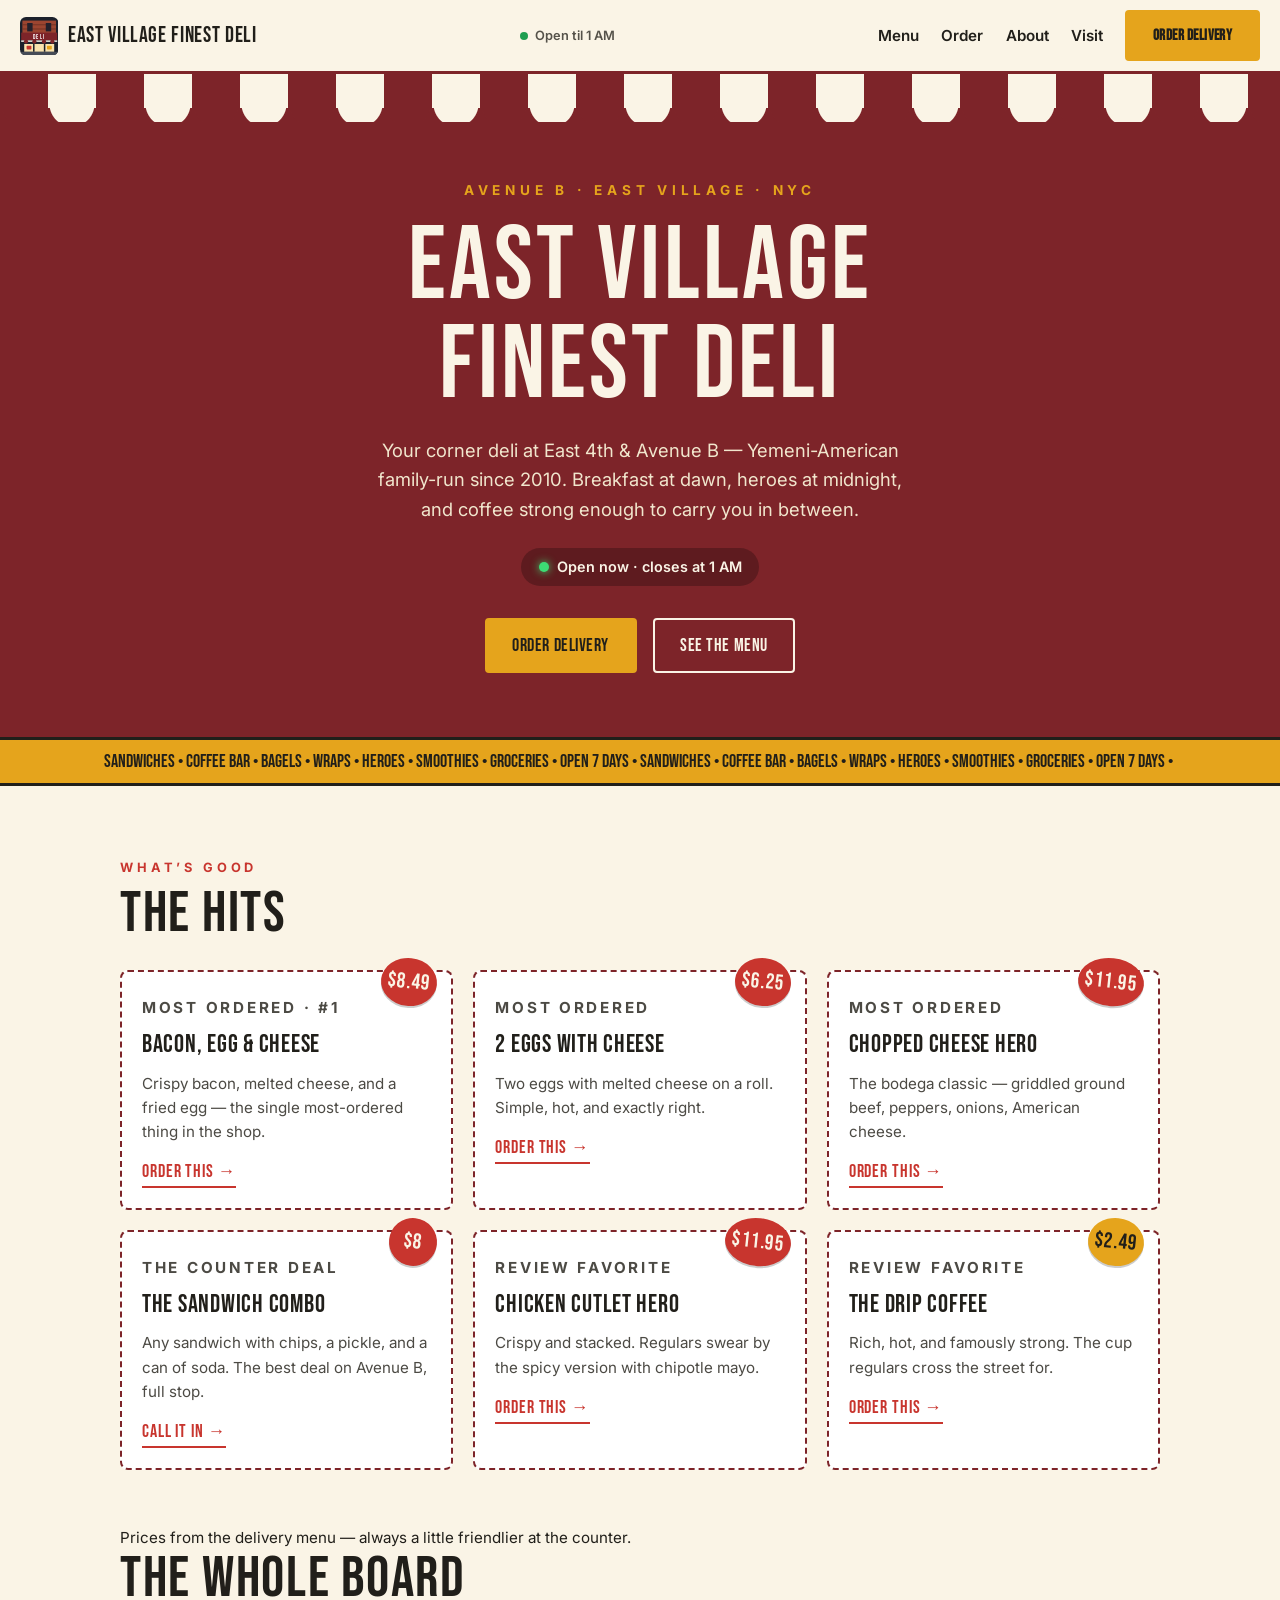
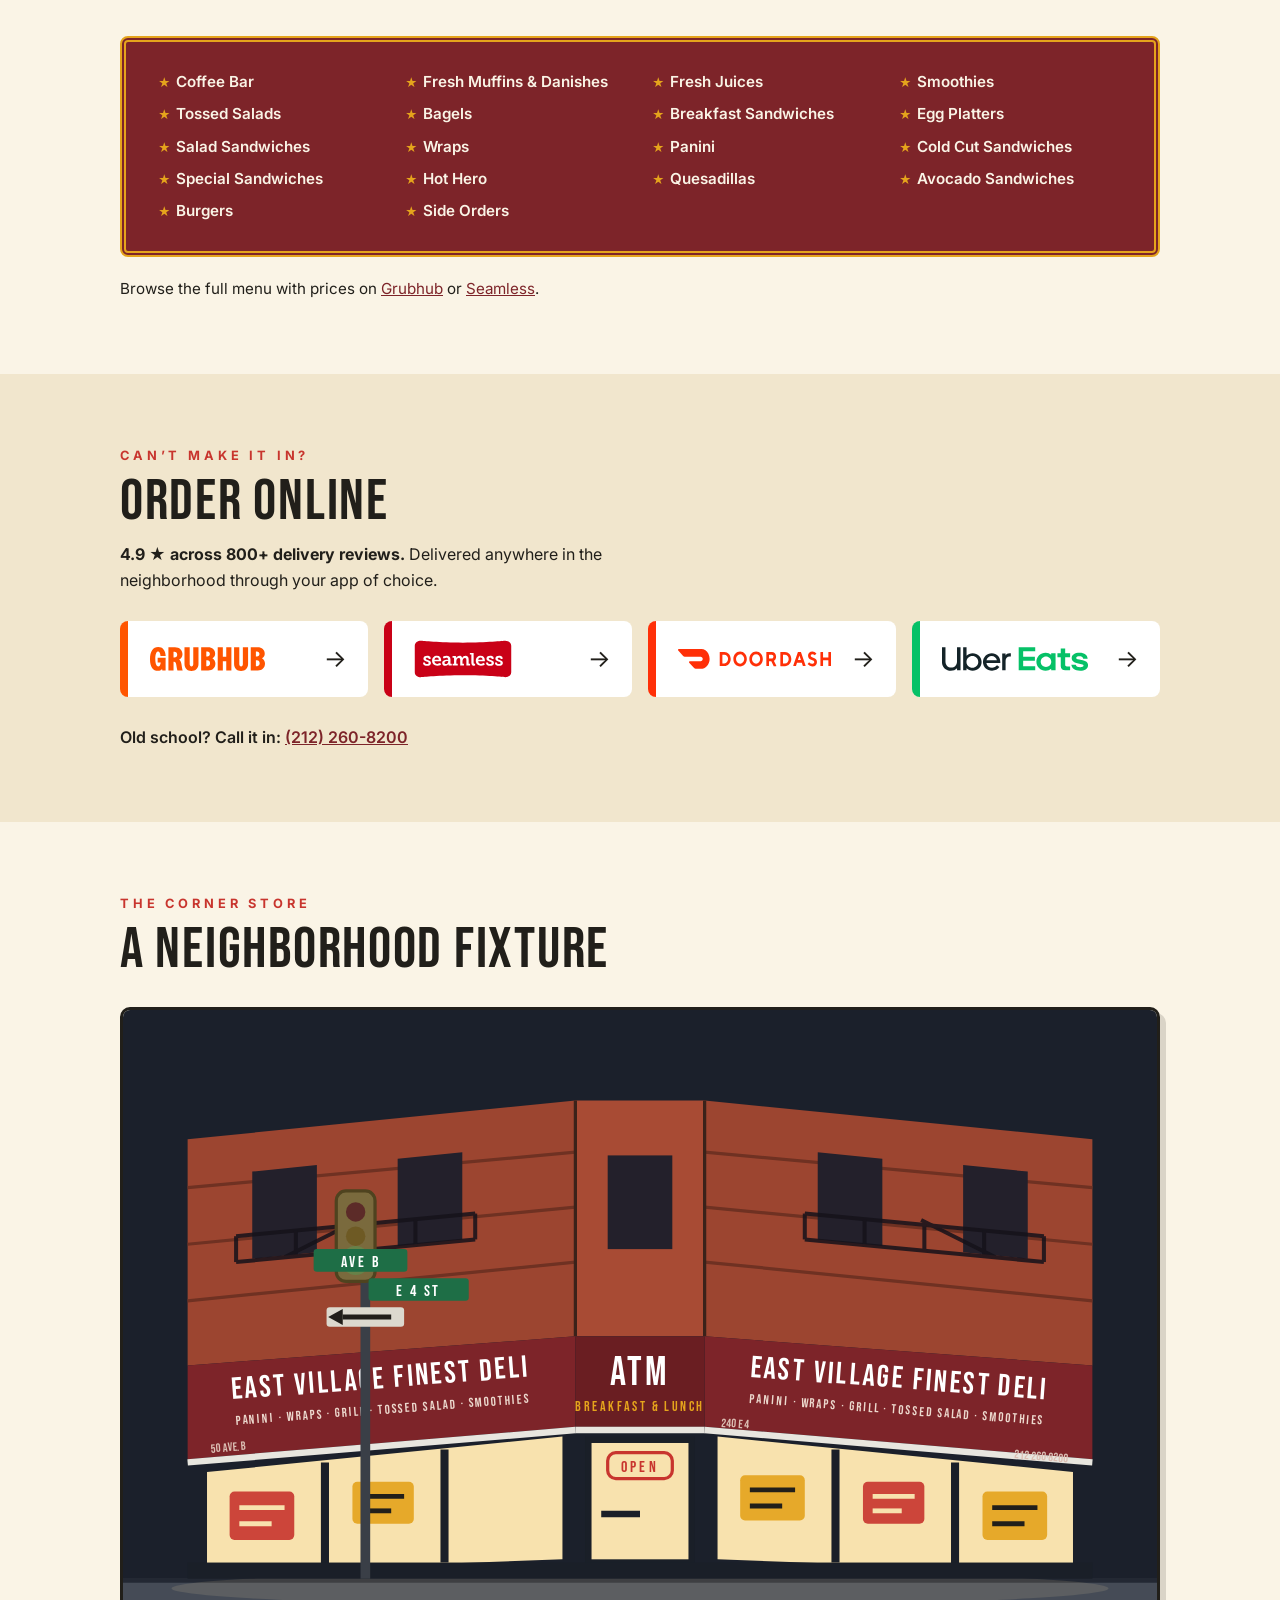
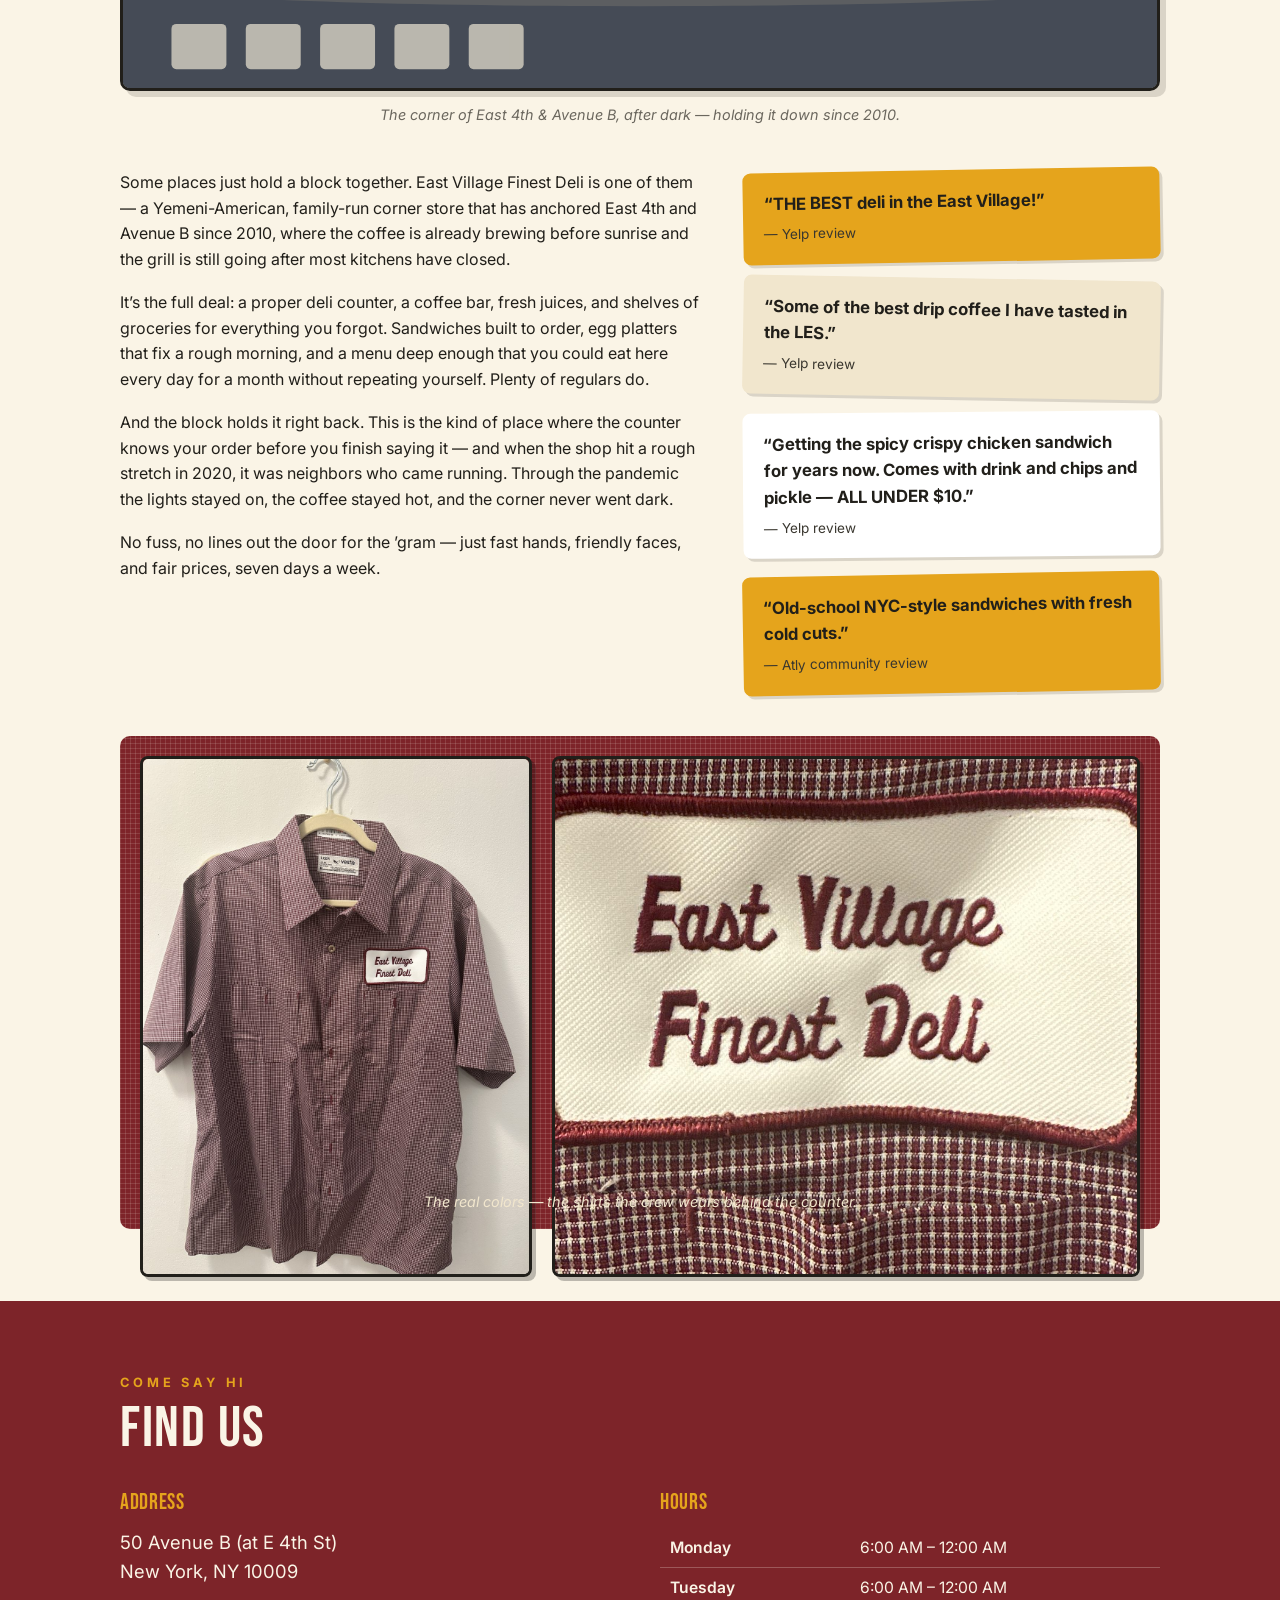
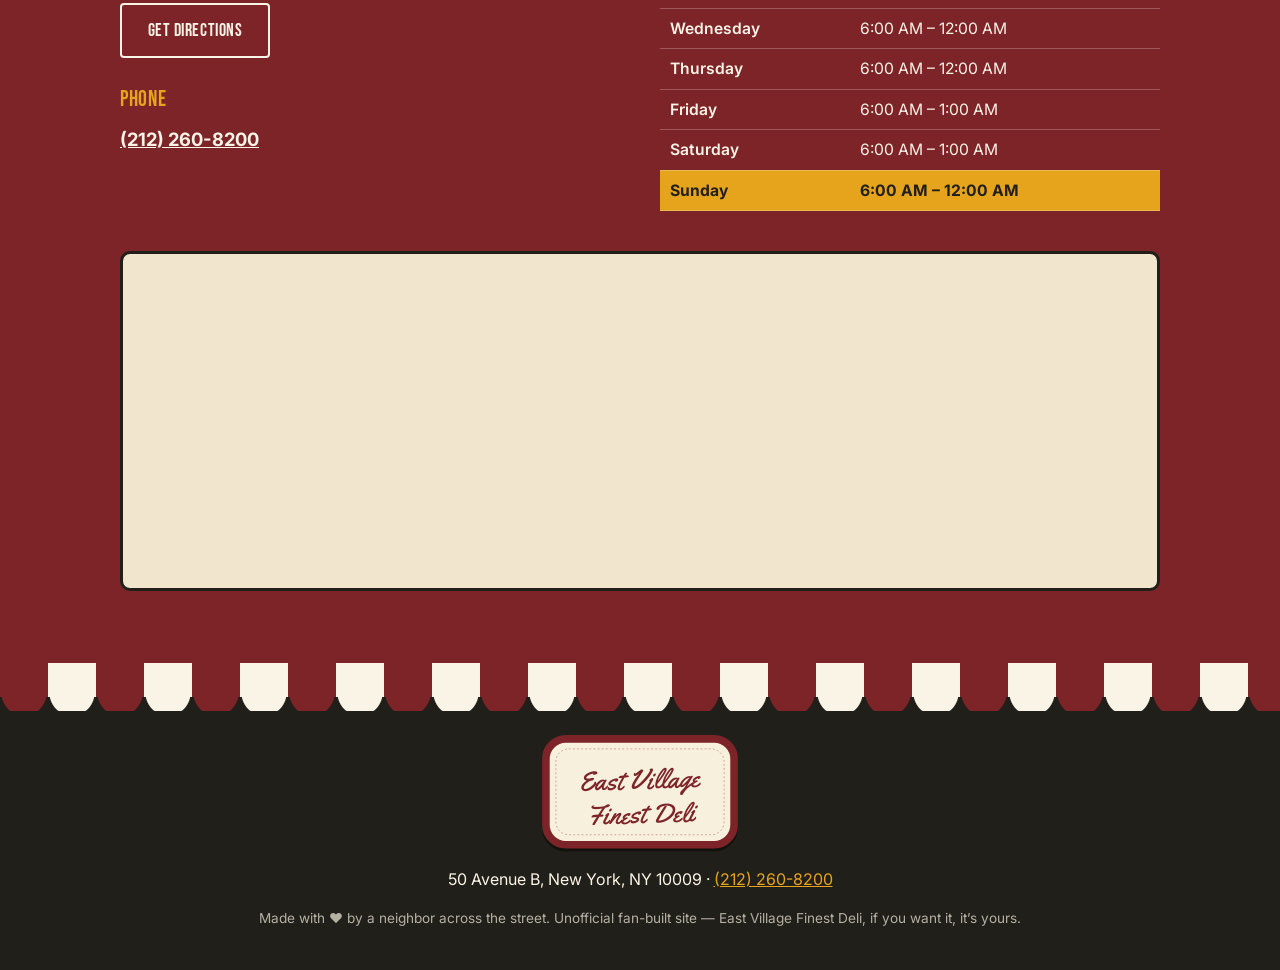
==== index.html @ edbf9f02 "Weave the crew's real shirt patch into the design Feature the work-shirt photos in About on a micro-" ====
<!DOCTYPE html>
<html lang="en">
<head>
  <meta charset="UTF-8">
  <meta name="viewport" content="width=device-width, initial-scale=1.0">
  <title>East Village Finest Deli · 50 Avenue B, NYC</title>
  <meta name="description" content="East Village Finest Deli — Yemeni-American family-run corner deli at E 4th &amp; Avenue B, NYC, since 2010. Breakfast sandwiches, heroes, wraps, strong coffee, and the famous $8 sandwich combo. Open early, open late, seven days a week.">
  <meta property="og:title" content="East Village Finest Deli">
  <meta property="og:description" content="Family-run corner deli at E 4th &amp; Avenue B since 2010. Sandwiches, coffee, groceries — open 6 AM to midnight (later on weekends).">
  <meta property="og:type" content="website">
  <meta property="og:url" content="https://bjornswanson0.github.io/east-village-finest-deli/">
  <meta property="og:image" content="https://bjornswanson0.github.io/east-village-finest-deli/assets/og-image.png">
  <meta property="og:image:width" content="1200">
  <meta property="og:image:height" content="630">
  <meta name="twitter:card" content="summary_large_image">
  <link rel="icon" type="image/svg+xml" href="assets/favicon.svg">
  <link rel="apple-touch-icon" href="assets/apple-touch-icon.png">
  <link rel="preconnect" href="https://fonts.googleapis.com">
  <link rel="preconnect" href="https://fonts.gstatic.com" crossorigin>
  <link href="https://fonts.googleapis.com/css2?family=Bebas+Neue&family=Inter:wght@400;600;700&family=Yellowtail&display=swap" rel="stylesheet">
  <link rel="stylesheet" href="styles.css">
  <script type="application/ld+json">
  {
    "@context": "https://schema.org",
    "@type": "Restaurant",
    "name": "East Village Finest Deli",
    "servesCuisine": "Deli",
    "telephone": "+1-212-260-8200",
    "address": {
      "@type": "PostalAddress",
      "streetAddress": "50 Avenue B",
      "addressLocality": "New York",
      "addressRegion": "NY",
      "postalCode": "10009",
      "addressCountry": "US"
    },
    "openingHoursSpecification": [
      {
        "@type": "OpeningHoursSpecification",
        "dayOfWeek": ["Sunday", "Monday", "Tuesday", "Wednesday", "Thursday"],
        "opens": "06:00",
        "closes": "00:00"
      },
      {
        "@type": "OpeningHoursSpecification",
        "dayOfWeek": ["Friday", "Saturday"],
        "opens": "06:00",
        "closes": "01:00"
      }
    ],
    "menu": "https://www.grubhub.com/restaurant/east-village-finest-deli-50-avenue-b-new-york/2266846",
    "foundingDate": "2010",
    "priceRange": "$"
  }
  </script>
</head>
<body>

  <a class="skip-link" href="#top">Skip to content</a>

  <header class="site-nav" id="site-nav">
    <a class="brand" href="#top">
      <svg class="brand-badge" viewBox="0 0 64 64" aria-hidden="true" focusable="false">
        <defs>
          <clipPath id="brand-badge-clip"><rect width="64" height="64" rx="10"/></clipPath>
        </defs>
        <g clip-path="url(#brand-badge-clip)">
          <!-- night sky -->
          <rect width="64" height="64" fill="#1b202b"/>
          <!-- brick face -->
          <rect x="4" y="6" width="56" height="22" fill="#9c4530"/>
          <line x1="4" y1="13" x2="60" y2="13" stroke="#6f3122" stroke-width="1.5"/>
          <line x1="4" y1="20" x2="60" y2="20" stroke="#6f3122" stroke-width="1.5"/>
          <rect x="12" y="10" width="9" height="14" fill="#23202b"/>
          <rect x="43" y="10" width="9" height="14" fill="#23202b"/>
          <!-- awning with lettering and trim -->
          <rect x="2" y="26" width="60" height="13" fill="#7d2429"/>
          <text x="32" y="36.5" text-anchor="middle" font-family="Bebas Neue, 'Arial Narrow', sans-serif" font-size="10" letter-spacing="2" fill="#ffffff">DELI</text>
          <rect x="2" y="39" width="60" height="2.5" fill="#e8e6df"/>
          <g fill="#7d2429">
            <circle cx="10" cy="41" r="3.5"/>
            <circle cx="24" cy="41" r="3.5"/>
            <circle cx="40" cy="41" r="3.5"/>
            <circle cx="54" cy="41" r="3.5"/>
          </g>
          <!-- glowing storefront windows -->
          <rect x="7" y="45" width="50" height="13" fill="#f8e2ae"/>
          <line x1="23" y1="45" x2="23" y2="58" stroke="#1a1f28" stroke-width="2.5"/>
          <line x1="41" y1="45" x2="41" y2="58" stroke="#1a1f28" stroke-width="2.5"/>
          <rect x="11" y="48" width="8" height="6" rx="1" fill="#c8352e"/>
          <rect x="45" y="48" width="8" height="6" rx="1" fill="#e5a41c"/>
          <!-- sidewalk -->
          <rect x="0" y="58" width="64" height="6" fill="#454b56"/>
        </g>
      </svg>
      <span class="brand-name">East Village Finest Deli</span>
    </a>
    <span class="nav-status" id="nav-status" hidden>
      <span class="status-dot" aria-hidden="true"></span>
      <span id="nav-status-text"></span>
    </span>
    <nav class="nav-links" id="nav-links" aria-label="Main navigation">
      <a href="#menu">Menu</a>
      <a href="#order">Order</a>
      <a href="#about">About</a>
      <a href="#visit">Visit</a>
      <a class="btn btn-solid nav-cta" href="#order">Order Delivery</a>
    </nav>
    <button class="nav-toggle" id="nav-toggle" aria-label="Toggle menu" aria-expanded="false" aria-controls="nav-links">
      <span></span><span></span><span></span>
    </button>
  </header>

  <main id="top">

    <!-- ============ HERO ============ -->
    <section class="hero">
      <div class="awning" aria-hidden="true"></div>
      <div class="hero-inner">
        <p class="eyebrow">Avenue B &middot; East Village &middot; NYC</p>
        <h1>East Village<br>Finest Deli</h1>
        <p class="tagline">Your corner deli at East 4th &amp; Avenue B &mdash; Yemeni-American family-run since 2010. Breakfast at dawn, heroes at midnight, and coffee strong enough to carry you in between.</p>
        <p class="open-status" id="open-status" aria-live="polite">
          <span class="status-dot" aria-hidden="true"></span>
          <span id="open-status-text">Open 6 AM &ndash; midnight &middot; later on weekends</span>
        </p>
        <div class="hero-ctas">
          <a class="btn btn-solid" href="#order">Order Delivery</a>
          <a class="btn btn-outline" href="#menu">See the Menu</a>
        </div>
      </div>
      <div class="hero-ticker" aria-hidden="true">
        <div class="ticker-track">
          <span>Sandwiches &bull; Coffee Bar &bull; Bagels &bull; Wraps &bull; Heroes &bull; Smoothies &bull; Groceries &bull; Open 7 Days &bull;&nbsp;</span><span>Sandwiches &bull; Coffee Bar &bull; Bagels &bull; Wraps &bull; Heroes &bull; Smoothies &bull; Groceries &bull; Open 7 Days &bull;&nbsp;</span>
        </div>
      </div>
    </section>

    <!-- ============ MENU ============ -->
    <section class="section menu" id="menu">
      <div class="section-inner">
        <p class="section-eyebrow">What&rsquo;s Good</p>
        <h2>The Hits</h2>
        <div class="signature-grid">
          <article class="signature-card">
            <span class="price-tag">$8.49</span>
            <p class="card-label">Most Ordered &middot; #1</p>
            <h3>Bacon, Egg &amp; Cheese</h3>
            <p>Crispy bacon, melted cheese, and a fried egg &mdash; the single most-ordered thing in the shop.</p>
            <a class="card-order" href="https://www.grubhub.com/restaurant/east-village-finest-deli-50-avenue-b-new-york/2266846" target="_blank" rel="noopener" aria-label="Order the Bacon, Egg &amp; Cheese on Grubhub">Order this <span aria-hidden="true">&rarr;</span></a>
          </article>
          <article class="signature-card">
            <span class="price-tag">$6.25</span>
            <p class="card-label">Most Ordered</p>
            <h3>2 Eggs with Cheese</h3>
            <p>Two eggs with melted cheese on a roll. Simple, hot, and exactly right.</p>
            <a class="card-order" href="https://www.grubhub.com/restaurant/east-village-finest-deli-50-avenue-b-new-york/2266846" target="_blank" rel="noopener" aria-label="Order the 2 Eggs with Cheese on Grubhub">Order this <span aria-hidden="true">&rarr;</span></a>
          </article>
          <article class="signature-card">
            <span class="price-tag">$11.95</span>
            <p class="card-label">Most Ordered</p>
            <h3>Chopped Cheese Hero</h3>
            <p>The bodega classic &mdash; griddled ground beef, peppers, onions, American cheese.</p>
            <a class="card-order" href="https://www.grubhub.com/restaurant/east-village-finest-deli-50-avenue-b-new-york/2266846" target="_blank" rel="noopener" aria-label="Order the Chopped Cheese Hero on Grubhub">Order this <span aria-hidden="true">&rarr;</span></a>
          </article>
          <article class="signature-card">
            <span class="price-tag">$8</span>
            <p class="card-label">The Counter Deal</p>
            <h3>The Sandwich Combo</h3>
            <p>Any sandwich with chips, a pickle, and a can of soda. The best deal on Avenue B, full stop.</p>
            <a class="card-order" href="tel:+12122608200" aria-label="Call the deli to get the Sandwich Combo — it&rsquo;s a counter deal">Call it in <span aria-hidden="true">&rarr;</span></a>
          </article>
          <article class="signature-card">
            <span class="price-tag">$11.95</span>
            <p class="card-label">Review Favorite</p>
            <h3>Chicken Cutlet Hero</h3>
            <p>Crispy and stacked. Regulars swear by the spicy version with chipotle mayo.</p>
            <a class="card-order" href="https://www.grubhub.com/restaurant/east-village-finest-deli-50-avenue-b-new-york/2266846" target="_blank" rel="noopener" aria-label="Order the Chicken Cutlet Hero on Grubhub">Order this <span aria-hidden="true">&rarr;</span></a>
          </article>
          <article class="signature-card">
            <span class="price-tag star">$2.49</span>
            <p class="card-label">Review Favorite</p>
            <h3>The Drip Coffee</h3>
            <p>Rich, hot, and famously strong. The cup regulars cross the street for.</p>
            <a class="card-order" href="https://www.grubhub.com/restaurant/east-village-finest-deli-50-avenue-b-new-york/2266846" target="_blank" rel="noopener" aria-label="Order the Drip Coffee on Grubhub">Order this <span aria-hidden="true">&rarr;</span></a>
          </article>
        </div>
        <p class="menu-note">Prices from the delivery menu &mdash; always a little friendlier at the counter.</p>

        <h2 class="board-title">The Whole Board</h2>
        <ul class="category-grid">
          <li>Coffee Bar</li>
          <li>Fresh Muffins &amp; Danishes</li>
          <li>Fresh Juices</li>
          <li>Smoothies</li>
          <li>Tossed Salads</li>
          <li>Bagels</li>
          <li>Breakfast Sandwiches</li>
          <li>Egg Platters</li>
          <li>Salad Sandwiches</li>
          <li>Wraps</li>
          <li>Panini</li>
          <li>Cold Cut Sandwiches</li>
          <li>Special Sandwiches</li>
          <li>Hot Hero</li>
          <li>Quesadillas</li>
          <li>Avocado Sandwiches</li>
          <li>Burgers</li>
          <li>Side Orders</li>
        </ul>
        <p class="menu-note">Browse the full menu with prices on <a href="https://www.grubhub.com/restaurant/east-village-finest-deli-50-avenue-b-new-york/2266846" target="_blank" rel="noopener">Grubhub</a> or <a href="https://www.seamless.com/menu/east-village-finest-deli-50-avenue-b-new-york/2266846" target="_blank" rel="noopener">Seamless</a>.</p>
      </div>
    </section>

    <!-- ============ ORDER ============ -->
    <section class="section order" id="order">
      <div class="section-inner">
        <p class="section-eyebrow">Can&rsquo;t Make It In?</p>
        <h2>Order Online</h2>
        <p class="section-lede"><strong>4.9 &#9733; across 800+ delivery reviews.</strong> Delivered anywhere in the neighborhood through your app of choice.</p>
        <div class="order-grid">
          <a class="order-card grubhub" href="https://www.grubhub.com/restaurant/east-village-finest-deli-50-avenue-b-new-york/2266846" target="_blank" rel="noopener">
            <img class="order-logo" src="assets/logos/grubhub.svg" alt="Grubhub">
            <span class="order-arrow" aria-hidden="true">&rarr;</span>
          </a>
          <a class="order-card seamless" href="https://www.seamless.com/menu/east-village-finest-deli-50-avenue-b-new-york/2266846" target="_blank" rel="noopener">
            <img class="order-logo" src="assets/logos/seamless.svg" alt="Seamless">
            <span class="order-arrow" aria-hidden="true">&rarr;</span>
          </a>
          <a class="order-card doordash" href="https://www.doordash.com/store/east-village-finest-deli-new-york-545429/" target="_blank" rel="noopener">
            <img class="order-logo" src="assets/logos/doordash.svg" alt="DoorDash">
            <span class="order-arrow" aria-hidden="true">&rarr;</span>
          </a>
          <a class="order-card ubereats" href="https://www.ubereats.com/store/east-village-finest-deli/pnjrsppMQqGb7pFQu2CI8g" target="_blank" rel="noopener">
            <img class="order-logo" src="assets/logos/ubereats.svg" alt="Uber Eats">
            <span class="order-arrow" aria-hidden="true">&rarr;</span>
          </a>
        </div>
        <p class="order-phone">Old school? Call it in: <a href="tel:+12122608200">(212) 260-8200</a></p>
      </div>
    </section>

    <!-- ============ ABOUT ============ -->
    <section class="section about" id="about">
      <div class="section-inner">
        <p class="section-eyebrow">The Corner Store</p>
        <h2>A Neighborhood Fixture</h2>

        <figure class="storefront">
          <svg viewBox="0 0 640 420" role="img" aria-label="Night illustration of the East Village Finest Deli storefront: maroon awnings with white lettering wrap the red-brick corner of East 4th Street and Avenue B, fire escapes above, windows glowing warm over the sidewalk, and the green street signs on the corner pole.">
            <!-- night sky -->
            <rect x="0" y="0" width="640" height="420" fill="#1b202b"/>
            <!-- sidewalk -->
            <rect x="0" y="352" width="640" height="68" fill="#454b56"/>
            <line x1="0" y1="353" x2="640" y2="353" stroke="#232833" stroke-width="3"/>
            <ellipse cx="320" cy="358" rx="290" ry="11" fill="#f8e2ae" opacity="0.12"/>
            <!-- crosswalk -->
            <g fill="#d8d3c4" opacity="0.8">
              <rect x="30" y="380" width="34" height="28" rx="3"/><rect x="76" y="380" width="34" height="28" rx="3"/><rect x="122" y="380" width="34" height="28" rx="3"/><rect x="168" y="380" width="34" height="28" rx="3"/><rect x="214" y="380" width="34" height="28" rx="3"/>
            </g>
            <!-- brick faces: left (Ave B), corner, right (E 4th) -->
            <polygon points="40,80 280,56 280,202 40,220" fill="#9c4530"/>
            <polygon points="280,56 360,56 360,202 280,202" fill="#a84b34"/>
            <polygon points="360,56 600,80 600,220 360,202" fill="#9c4530"/>
            <line x1="40" y1="110" x2="280" y2="88" stroke="#6f3122" stroke-width="2"/>
            <line x1="40" y1="145" x2="280" y2="122" stroke="#6f3122" stroke-width="2"/>
            <line x1="40" y1="180" x2="280" y2="156" stroke="#6f3122" stroke-width="2"/>
            <line x1="360" y1="88" x2="600" y2="110" stroke="#6f3122" stroke-width="2"/>
            <line x1="360" y1="122" x2="600" y2="145" stroke="#6f3122" stroke-width="2"/>
            <line x1="360" y1="156" x2="600" y2="180" stroke="#6f3122" stroke-width="2"/>
            <line x1="280" y1="56" x2="280" y2="202" stroke="#3a221a" stroke-width="2"/>
            <line x1="360" y1="56" x2="360" y2="202" stroke="#3a221a" stroke-width="2"/>
            <!-- dark upstairs windows -->
            <polygon points="80,100 120,96 120,150 80,154" fill="#23202b"/>
            <polygon points="170,92 210,88 210,142 170,146" fill="#23202b"/>
            <rect x="300" y="90" width="40" height="58" fill="#23202b"/>
            <polygon points="430,88 470,92 470,146 430,142" fill="#23202b"/>
            <polygon points="520,96 560,100 560,154 520,150" fill="#23202b"/>
            <!-- fire escapes -->
            <g stroke="#15121a" stroke-width="2.5" fill="none" opacity="0.85">
              <line x1="70" y1="156" x2="218" y2="142"/>
              <line x1="70" y1="140" x2="218" y2="126"/>
              <line x1="70" y1="140" x2="70" y2="156"/>
              <line x1="107" y1="136.5" x2="107" y2="152.5"/>
              <line x1="144" y1="133" x2="144" y2="149"/>
              <line x1="181" y1="129.5" x2="181" y2="145.5"/>
              <line x1="218" y1="126" x2="218" y2="142"/>
              <line x1="100" y1="153" x2="146" y2="130"/>
              <line x1="422" y1="126" x2="570" y2="140"/>
              <line x1="422" y1="142" x2="570" y2="156"/>
              <line x1="422" y1="126" x2="422" y2="142"/>
              <line x1="459" y1="129.5" x2="459" y2="145.5"/>
              <line x1="496" y1="133" x2="496" y2="149"/>
              <line x1="533" y1="136.5" x2="533" y2="152.5"/>
              <line x1="570" y1="140" x2="570" y2="156"/>
              <line x1="494" y1="130" x2="540" y2="153"/>
            </g>
            <!-- awnings -->
            <polygon points="40,220 280,202 280,258 40,278" fill="#7d2429"/>
            <polygon points="360,202 600,220 600,278 360,258" fill="#7d2429"/>
            <rect x="280" y="202" width="80" height="56" fill="#6a1e22"/>
            <line x1="40" y1="280" x2="280" y2="260" stroke="#e8e6df" stroke-width="4"/>
            <line x1="360" y1="260" x2="600" y2="280" stroke="#e8e6df" stroke-width="4"/>
            <line x1="280" y1="260" x2="360" y2="260" stroke="#e8e6df" stroke-width="4"/>
            <!-- awning lettering -->
            <g font-family="Bebas Neue, 'Arial Narrow', sans-serif" fill="#ffffff">
              <g transform="rotate(-4.3 160 236)">
                <text x="160" y="234" text-anchor="middle" font-size="19" letter-spacing="1.5">EAST VILLAGE FINEST DELI</text>
                <text x="160" y="250" text-anchor="middle" font-size="8" letter-spacing="1.2" fill="#ecd8cd">PANINI &#183; WRAPS &#183; GRILL &#183; TOSSED SALAD &#183; SMOOTHIES</text>
                <text x="52" y="266" text-anchor="start" font-size="7.5" fill="#dcbfb4">50 AVE. B</text>
              </g>
              <g transform="rotate(4.3 480 236)">
                <text x="480" y="234" text-anchor="middle" font-size="19" letter-spacing="1.5">EAST VILLAGE FINEST DELI</text>
                <text x="480" y="250" text-anchor="middle" font-size="8" letter-spacing="1.2" fill="#ecd8cd">PANINI &#183; WRAPS &#183; GRILL &#183; TOSSED SALAD &#183; SMOOTHIES</text>
                <text x="372" y="266" text-anchor="start" font-size="7.5" fill="#dcbfb4">240 E 4</text>
                <text x="588" y="272" text-anchor="end" font-size="7.5" fill="#dcbfb4">212&#183;260&#183;8200</text>
              </g>
              <text x="320" y="232" text-anchor="middle" font-size="25" letter-spacing="2">ATM</text>
              <text x="320" y="248" text-anchor="middle" font-size="8.5" letter-spacing="1.5" fill="#e5a41c">BREAKFAST &amp; LUNCH</text>
            </g>
            <!-- glowing storefront windows -->
            <polygon points="52,286 272,264 272,340 52,348" fill="#f8e2ae"/>
            <polygon points="368,264 588,286 588,348 368,340" fill="#f8e2ae"/>
            <line x1="125" y1="280" x2="125" y2="345" stroke="#1a1f28" stroke-width="5"/>
            <line x1="199" y1="272" x2="199" y2="342" stroke="#1a1f28" stroke-width="5"/>
            <line x1="441" y1="272" x2="441" y2="342" stroke="#1a1f28" stroke-width="5"/>
            <line x1="515" y1="280" x2="515" y2="345" stroke="#1a1f28" stroke-width="5"/>
            <!-- food posters in the glass -->
            <g>
              <rect x="66" y="298" width="40" height="30" rx="3" fill="#c8352e" opacity="0.9"/>
              <line x1="72" y1="308" x2="100" y2="308" stroke="#f8e2ae" stroke-width="3"/>
              <line x1="72" y1="318" x2="92" y2="318" stroke="#f8e2ae" stroke-width="3"/>
              <rect x="142" y="292" width="38" height="26" rx="3" fill="#e5a41c" opacity="0.9"/>
              <line x1="148" y1="301" x2="174" y2="301" stroke="#211f1a" stroke-width="3"/>
              <line x1="148" y1="310" x2="166" y2="310" stroke="#211f1a" stroke-width="3"/>
              <rect x="382" y="288" width="40" height="28" rx="3" fill="#e5a41c" opacity="0.9"/>
              <line x1="388" y1="297" x2="416" y2="297" stroke="#211f1a" stroke-width="3"/>
              <line x1="388" y1="307" x2="408" y2="307" stroke="#211f1a" stroke-width="3"/>
              <rect x="458" y="292" width="38" height="26" rx="3" fill="#c8352e" opacity="0.9"/>
              <line x1="464" y1="301" x2="490" y2="301" stroke="#f8e2ae" stroke-width="3"/>
              <line x1="464" y1="310" x2="482" y2="310" stroke="#f8e2ae" stroke-width="3"/>
              <rect x="532" y="298" width="40" height="30" rx="3" fill="#e5a41c" opacity="0.9"/>
              <line x1="538" y1="308" x2="566" y2="308" stroke="#211f1a" stroke-width="3"/>
              <line x1="538" y1="318" x2="558" y2="318" stroke="#211f1a" stroke-width="3"/>
            </g>
            <!-- corner door -->
            <rect x="288" y="266" width="64" height="76" fill="#f8e2ae" stroke="#1a1f28" stroke-width="4"/>
            <rect x="300" y="274" width="40" height="16" rx="5" fill="none" stroke="#c8352e" stroke-width="2"/>
            <text x="320" y="286" text-anchor="middle" font-family="Bebas Neue, 'Arial Narrow', sans-serif" font-size="10" letter-spacing="2" fill="#c8352e">OPEN</text>
            <line x1="296" y1="312" x2="320" y2="312" stroke="#1a1f28" stroke-width="4"/>
            <!-- bulkhead -->
            <rect x="40" y="342" width="560" height="10" fill="#1a1f28"/>
            <!-- corner pole: traffic light + street signs -->
            <rect x="147" y="118" width="6" height="234" fill="#3a3f47"/>
            <rect x="132" y="112" width="24" height="56" rx="6" fill="#7a6a3d" stroke="#4f431f" stroke-width="2"/>
            <circle cx="144" cy="125" r="6" fill="#5c2b28"/>
            <circle cx="144" cy="140" r="6" fill="#6e5a24"/>
            <circle cx="144" cy="155" r="6" fill="#35c96b"/>
            <circle cx="144" cy="155" r="9" fill="#35c96b" opacity="0.25"/>
            <rect x="118" y="148" width="58" height="14" rx="2" fill="#1e6e46"/>
            <text x="147" y="159" text-anchor="middle" font-family="Bebas Neue, 'Arial Narrow', sans-serif" font-size="10" letter-spacing="1.5" fill="#ffffff">AVE B</text>
            <rect x="152" y="166" width="62" height="14" rx="2" fill="#1e6e46"/>
            <text x="183" y="177" text-anchor="middle" font-family="Bebas Neue, 'Arial Narrow', sans-serif" font-size="10" letter-spacing="1.5" fill="#ffffff">E 4 ST</text>
            <rect x="126" y="184" width="48" height="12" rx="2" fill="#dcd9ce"/>
            <line x1="136" y1="190" x2="166" y2="190" stroke="#211f1a" stroke-width="3"/>
            <polygon points="136,185 136,195 127,190" fill="#211f1a"/>
          </svg>
          <figcaption>The corner of East 4th &amp; Avenue B, after dark &mdash; holding it down since 2010.</figcaption>
        </figure>

        <div class="about-cols">
          <div class="about-story">
            <p>Some places just hold a block together. East Village Finest Deli is one of them &mdash; a Yemeni-American, family-run corner store that has anchored East 4th and Avenue B since 2010, where the coffee is already brewing before sunrise and the grill is still going after most kitchens have closed.</p>
            <p>It&rsquo;s the full deal: a proper deli counter, a coffee bar, fresh juices, and shelves of groceries for everything you forgot. Sandwiches built to order, egg platters that fix a rough morning, and a menu deep enough that you could eat here every day for a month without repeating yourself. Plenty of regulars do.</p>
            <p>And the block holds it right back. This is the kind of place where the counter knows your order before you finish saying it &mdash; and when the shop hit a rough stretch in 2020, it was neighbors who came running. Through the pandemic the lights stayed on, the coffee stayed hot, and the corner never went dark.</p>
            <p>No fuss, no lines out the door for the &rsquo;gram &mdash; just fast hands, friendly faces, and fair prices, seven days a week.</p>
          </div>
          <ul class="about-quotes">
            <li class="quote-card">
              <p>&ldquo;THE BEST deli in the East Village!&rdquo;</p>
              <span>&mdash; Yelp review</span>
            </li>
            <li class="quote-card">
              <p>&ldquo;Some of the best drip coffee I have tasted in the LES.&rdquo;</p>
              <span>&mdash; Yelp review</span>
            </li>
            <li class="quote-card">
              <p>&ldquo;Getting the spicy crispy chicken sandwich for years now. Comes with drink and chips and pickle &mdash; ALL UNDER $10.&rdquo;</p>
              <span>&mdash; Yelp review</span>
            </li>
            <li class="quote-card">
              <p>&ldquo;Old-school NYC-style sandwiches with fresh cold cuts.&rdquo;</p>
              <span>&mdash; Atly community review</span>
            </li>
          </ul>
        </div>

        <figure class="uniform">
          <div class="uniform-grid">
            <img src="assets/photos/crew-shirt.jpg" width="1050" height="1400" loading="lazy"
                 alt="The crew's work shirt on a hanger: maroon micro-check with an embroidered East Village Finest Deli chest patch">
            <img src="assets/photos/crew-patch.jpg" width="1400" height="964" loading="lazy"
                 alt="Close-up of the chest patch: East Village Finest Deli embroidered in maroon script on cream twill with a maroon stitched border">
          </div>
          <figcaption>The real colors &mdash; the shirts the crew wears behind the counter.</figcaption>
        </figure>
      </div>
    </section>

    <!-- ============ VISIT ============ -->
    <section class="section visit" id="visit">
      <div class="section-inner">
        <p class="section-eyebrow">Come Say Hi</p>
        <h2>Find Us</h2>
        <div class="visit-cols">
          <div class="visit-info">
            <h3>Address</h3>
            <p class="visit-address">
              50 Avenue B (at E 4th St)<br>
              New York, NY 10009
            </p>
            <a class="btn btn-outline" href="https://maps.google.com/?q=East+Village+Finest+Deli,+50+Avenue+B,+New+York,+NY+10009" target="_blank" rel="noopener">Get Directions</a>
            <h3>Phone</h3>
            <p><a class="visit-phone" href="tel:+12122608200">(212) 260-8200</a></p>
          </div>
          <div class="visit-hours">
            <h3>Hours</h3>
            <table class="hours-table">
              <tbody>
                <tr data-day="1"><th scope="row">Monday</th><td>6:00 AM &ndash; 12:00 AM</td></tr>
                <tr data-day="2"><th scope="row">Tuesday</th><td>6:00 AM &ndash; 12:00 AM</td></tr>
                <tr data-day="3"><th scope="row">Wednesday</th><td>6:00 AM &ndash; 12:00 AM</td></tr>
                <tr data-day="4"><th scope="row">Thursday</th><td>6:00 AM &ndash; 12:00 AM</td></tr>
                <tr data-day="5"><th scope="row">Friday</th><td>6:00 AM &ndash; 1:00 AM</td></tr>
                <tr data-day="6"><th scope="row">Saturday</th><td>6:00 AM &ndash; 1:00 AM</td></tr>
                <tr data-day="0"><th scope="row">Sunday</th><td>6:00 AM &ndash; 12:00 AM</td></tr>
              </tbody>
            </table>
          </div>
        </div>
        <div class="visit-map">
          <iframe
            title="Map showing East Village Finest Deli at 50 Avenue B, New York"
            src="https://maps.google.com/maps?q=East%20Village%20Finest%20Deli%2C%2050%20Avenue%20B%2C%20New%20York%2C%20NY%2010009&amp;output=embed"
            loading="lazy"
            referrerpolicy="no-referrer-when-downgrade"
            allowfullscreen></iframe>
        </div>
      </div>
    </section>

  </main>

  <footer class="site-footer">
    <div class="awning awning-footer" aria-hidden="true"></div>
    <svg class="footer-patch" viewBox="0 0 340 200" role="img" aria-label="East Village Finest Deli embroidered shirt patch">
      <rect x="10" y="10" width="320" height="180" rx="34" fill="#f7f0dd" stroke="#7d2429" stroke-width="13"/>
      <rect x="27" y="27" width="286" height="146" rx="22" fill="none" stroke="#a24a4f" stroke-width="1.5" stroke-dasharray="3 4" opacity="0.55"/>
      <g font-family="Yellowtail, 'Brush Script MT', cursive" fill="#7d2429" text-anchor="middle" transform="rotate(-2 170 100)">
        <text x="170" y="95" font-size="46">East Village</text>
        <text x="170" y="153" font-size="46">Finest Deli</text>
      </g>
    </svg>
    <p>50 Avenue B, New York, NY 10009 &middot; <a href="tel:+12122608200">(212) 260-8200</a></p>
    <p class="footer-note">Made with <span aria-hidden="true">&hearts;</span> by a neighbor across the street. Unofficial fan-built site &mdash; East Village Finest Deli, if you want it, it&rsquo;s yours.</p>
  </footer>

  <script src="script.js"></script>
</body>
</html>
---- styles.css ----
/* ==========================================================
   East Village Finest Deli — classic NYC deli theme
   ========================================================== */

:root {
  --maroon: #7d2429;
  --maroon-dark: #611b1f;
  --cream: #faf4e6;
  --cream-dark: #f1e6cd;
  --red: #c8352e;
  --mustard: #e5a41c;
  --ink: #211f1a;
  --display: "Bebas Neue", "Arial Narrow", sans-serif;
  --body: "Inter", system-ui, -apple-system, sans-serif;
}

* { margin: 0; padding: 0; box-sizing: border-box; }

html { scroll-behavior: smooth; }

body {
  font-family: var(--body);
  color: var(--ink);
  background: var(--cream);
  line-height: 1.6;
}

img { max-width: 100%; }

a { color: var(--maroon); }

:focus-visible {
  outline: 3px solid var(--red);
  outline-offset: 2px;
  border-radius: 2px;
}

.hero :focus-visible,
.visit :focus-visible,
.site-footer :focus-visible {
  outline-color: var(--mustard);
}

.skip-link {
  position: absolute;
  top: -100%;
  left: 1rem;
  z-index: 100;
  background: var(--ink);
  color: var(--cream);
  font-weight: 600;
  padding: 0.6rem 1.2rem;
  border-radius: 0 0 6px 6px;
  text-decoration: none;
}

.skip-link:focus { top: 0; }

h1, h2, h3, .brand-name, .btn, .card-order, .price-tag {
  font-family: var(--display);
  font-weight: 400;
  letter-spacing: 0.03em;
}

/* ---------- Awning stripes ---------- */
.awning {
  height: 34px;
  background: repeating-linear-gradient(
    90deg,
    var(--maroon) 0 48px,
    var(--cream) 48px 96px
  );
  position: relative;
}
.awning::after {
  content: "";
  position: absolute;
  top: 100%;
  left: 0;
  right: 0;
  height: 14px;
  background:
    radial-gradient(circle at 24px -4px, var(--maroon) 22px, transparent 23px) 0 0 / 96px 14px repeat-x,
    radial-gradient(circle at 24px -4px, var(--cream) 22px, transparent 23px) 48px 0 / 96px 14px repeat-x;
}

/* ---------- Nav ---------- */
.site-nav {
  position: sticky;
  top: 0;
  z-index: 50;
  display: flex;
  align-items: center;
  justify-content: space-between;
  gap: 1rem;
  padding: 0.65rem 1.25rem;
  background: var(--cream);
  border-bottom: 3px solid var(--maroon);
}

.brand {
  display: flex;
  align-items: center;
  gap: 0.6rem;
  text-decoration: none;
  color: var(--ink);
}

.brand-badge {
  display: block;
  width: 2.4rem;
  height: 2.4rem;
  flex-shrink: 0;
}

.brand-name { font-size: 1.35rem; line-height: 1; }

.nav-links {
  display: flex;
  align-items: center;
  gap: 1.4rem;
}

.nav-links a {
  text-decoration: none;
  color: var(--ink);
  font-weight: 600;
  font-size: 0.95rem;
}

.nav-links a:hover { color: var(--red); }

.nav-cta { padding: 0.45rem 1.1rem; }

.nav-status {
  display: inline-flex;
  align-items: center;
  gap: 0.45rem;
  font-size: 0.8rem;
  font-weight: 600;
  color: #55524a;
  white-space: nowrap;
}

.nav-status[hidden] { display: none; }

.nav-status .status-dot { width: 8px; height: 8px; }

@media (max-width: 470px) {
  .nav-status { display: none; }
}

.nav-toggle {
  display: none;
  flex-direction: column;
  gap: 5px;
  background: none;
  border: none;
  cursor: pointer;
  padding: 6px;
}
.nav-toggle span {
  width: 26px;
  height: 3px;
  background: var(--ink);
  border-radius: 2px;
}

/* ---------- Buttons ---------- */
.btn {
  display: inline-block;
  padding: 0.7rem 1.6rem;
  font-size: 1.15rem;
  text-decoration: none;
  border-radius: 4px;
  border: 2px solid var(--red);
  transition: transform 0.12s ease, background 0.12s ease;
}
.btn:hover { transform: translateY(-2px); }

.btn-solid { background: var(--mustard); border-color: var(--mustard); color: var(--ink) !important; }
.btn-solid:hover { background: #c78d13; border-color: #c78d13; }

.btn-outline { background: transparent; color: var(--red); }
.hero .btn-outline { border-color: var(--cream); color: var(--cream); }
.btn-outline:hover { background: rgba(255, 255, 255, 0.08); }

/* ---------- Hero ---------- */
.hero {
  background: var(--maroon);
  color: var(--cream);
  text-align: center;
}

.hero-inner {
  padding: 4.5rem 1.5rem 4rem;
  max-width: 780px;
  margin: 0 auto;
}

.eyebrow {
  font-weight: 700;
  font-size: 0.85rem;
  letter-spacing: 0.35em;
  text-transform: uppercase;
  color: var(--mustard);
  margin-bottom: 1rem;
}

.hero h1 {
  font-size: clamp(3.4rem, 11vw, 6.5rem);
  line-height: 0.95;
  margin-bottom: 1.25rem;
}

.tagline {
  font-size: 1.15rem;
  max-width: 34rem;
  margin: 0 auto 1.5rem;
  color: var(--cream-dark);
}

.open-status {
  display: inline-flex;
  align-items: center;
  gap: 0.5rem;
  background: rgba(0, 0, 0, 0.25);
  padding: 0.45rem 1.1rem;
  border-radius: 999px;
  font-size: 0.9rem;
  font-weight: 600;
  margin-bottom: 2rem;
}

.status-dot {
  width: 10px;
  height: 10px;
  border-radius: 50%;
  background: var(--mustard);
}
.is-open .status-dot { background: #3ddc74; box-shadow: 0 0 8px #3ddc74; }
.is-closed .status-dot { background: var(--red); }
.nav-status.is-open .status-dot { background: #1e9e4f; box-shadow: none; }

.hero-ctas {
  display: flex;
  gap: 1rem;
  justify-content: center;
  flex-wrap: wrap;
}

/* ---------- Ticker ---------- */
.hero-ticker {
  background: var(--mustard);
  color: var(--ink);
  overflow: hidden;
  border-top: 3px solid var(--ink);
  border-bottom: 3px solid var(--ink);
  padding: 0.45rem 0;
  font-family: var(--display);
  font-size: 1.1rem;
  white-space: nowrap;
}

.ticker-track {
  display: inline-block;
  animation: ticker 28s linear infinite;
}

@keyframes ticker {
  from { transform: translateX(0); }
  to   { transform: translateX(-50%); }
}

@media (prefers-reduced-motion: reduce) {
  .ticker-track { animation: none; }
  html { scroll-behavior: auto; }
}

/* ---------- Sections ---------- */
.section { padding: 4.5rem 1.5rem; }

.section-inner { max-width: 1040px; margin: 0 auto; }

.section-eyebrow {
  font-weight: 700;
  font-size: 0.8rem;
  letter-spacing: 0.3em;
  text-transform: uppercase;
  color: var(--red);
  margin-bottom: 0.4rem;
}

.section h2 {
  font-size: clamp(2.4rem, 6vw, 3.6rem);
  line-height: 1;
  margin-bottom: 1.75rem;
}

.section-lede { margin: -1rem 0 1.75rem; max-width: 36rem; }

/* ---------- Menu: signature cards ---------- */
.signature-grid {
  display: grid;
  grid-template-columns: repeat(auto-fit, minmax(280px, 1fr));
  gap: 1.25rem;
  margin-bottom: 3.5rem;
}

.card-label {
  font-size: 0.72rem;
  font-weight: 700;
  letter-spacing: 0.18em;
  text-transform: uppercase;
  color: var(--red);
  margin-bottom: 0.3rem;
}

.signature-card {
  position: relative;
  background: #fff;
  border: 2px dashed var(--maroon);
  border-radius: 8px;
  padding: 1.5rem 1.25rem 1.25rem;
}

.signature-card h3 { font-size: 1.55rem; margin-bottom: 0.4rem; padding-right: 2.5rem; }

.signature-card p { font-size: 0.95rem; color: #4c4a44; }

.card-order {
  display: inline-block;
  margin-top: 0.85rem;
  font-size: 1.1rem;
  letter-spacing: 0.05em;
  color: var(--red);
  text-decoration: none;
  border-bottom: 2px solid currentColor;
}

.card-order span {
  display: inline-block;
  transition: transform 0.12s ease;
}

.card-order:hover { color: var(--maroon); }
.card-order:hover span { transform: translateX(4px); }

.price-tag {
  position: absolute;
  top: -14px;
  right: 14px;
  display: grid;
  place-items: center;
  min-width: 3rem;
  height: 3rem;
  padding: 0 0.4rem;
  background: var(--red);
  color: var(--cream);
  font-size: 1.35rem;
  border-radius: 50%;
  transform: rotate(6deg);
  box-shadow: 0 2px 0 rgba(0, 0, 0, 0.2);
}
.price-tag.star { background: var(--mustard); color: var(--ink); }

/* ---------- Menu: category board ---------- */
.board-title { margin-top: 0; }

.category-grid {
  list-style: none;
  display: grid;
  grid-template-columns: repeat(auto-fill, minmax(190px, 1fr));
  gap: 0.5rem 1.5rem;
  background: var(--maroon);
  color: var(--cream);
  border-radius: 8px;
  padding: 1.75rem 2rem;
  border: 6px double var(--mustard);
}

.category-grid li {
  font-weight: 600;
  font-size: 0.95rem;
  padding-left: 1.1rem;
  position: relative;
}

.category-grid li::before {
  content: "★";
  position: absolute;
  left: 0;
  color: var(--mustard);
  font-size: 0.75rem;
  top: 0.2rem;
}

.menu-note { margin-top: 1.25rem; font-size: 0.95rem; }

/* ---------- Order ---------- */
.order { background: var(--cream-dark); }

.order-grid {
  display: grid;
  grid-template-columns: repeat(auto-fit, minmax(210px, 1fr));
  gap: 1rem;
}

.order-card {
  display: flex;
  align-items: center;
  gap: 0.9rem;
  background: #fff;
  border-radius: 8px;
  border-left: 8px solid var(--maroon);
  padding: 1.15rem 1.4rem;
  text-decoration: none;
  color: var(--ink);
  transition: transform 0.12s ease, box-shadow 0.12s ease;
}

.order-card:hover {
  transform: translateY(-3px);
  box-shadow: 0 6px 18px rgba(33, 31, 26, 0.14);
}

.order-logo {
  display: block;
  height: 24px;
  width: auto;
  max-width: 78%;
}

.order-card.seamless .order-logo { height: 38px; }
.order-card.doordash .order-logo { height: 20px; }

.order-card.grubhub  { border-left-color: #ff5500; }
.order-card.seamless { border-left-color: #c90117; }
.order-card.doordash { border-left-color: #ff3008; }
.order-card.ubereats { border-left-color: #06c167; }

.order-arrow {
  margin-left: auto;
  font-size: 1.5rem;
  transition: transform 0.12s ease;
}
.order-card:hover .order-arrow { transform: translateX(5px); }

.order-phone { margin-top: 1.75rem; font-weight: 600; }

/* ---------- About ---------- */
.storefront {
  margin: 0 0 2.75rem;
}

.storefront svg {
  display: block;
  width: 100%;
  height: auto;
  border: 3px solid var(--ink);
  border-radius: 10px;
  box-shadow: 6px 6px 0 rgba(33, 31, 26, 0.15);
}

.storefront figcaption {
  text-align: center;
  font-size: 0.9rem;
  color: #6b675e;
  font-style: italic;
  margin-top: 0.75rem;
}

.about-cols {
  display: grid;
  grid-template-columns: 1.4fr 1fr;
  gap: 2.5rem;
  align-items: start;
}

.about-story p { margin-bottom: 1.1rem; }

.about-quotes {
  list-style: none;
  display: grid;
  gap: 1rem;
}

.quote-card {
  background: var(--mustard);
  color: var(--ink);
  border-radius: 8px;
  padding: 1.1rem 1.3rem;
  transform: rotate(-1deg);
  box-shadow: 3px 3px 0 rgba(33, 31, 26, 0.15);
}
.quote-card:nth-child(2) { transform: rotate(1deg); background: var(--cream-dark); }
.quote-card:nth-child(3) { transform: rotate(-0.5deg); background: #fff; }

.quote-card p { font-weight: 700; font-size: 1.05rem; margin-bottom: 0.25rem; }
.quote-card span { font-size: 0.85rem; color: #3a372f; }

/* ---------- Crew uniform figure ---------- */
.uniform {
  margin: 2.75rem 0 0;
  padding: 1.25rem 1.25rem 1rem;
  border-radius: 10px;
  background:
    repeating-linear-gradient(0deg, rgba(250, 244, 230, 0.13) 0 1px, transparent 1px 5px),
    repeating-linear-gradient(90deg, rgba(250, 244, 230, 0.13) 0 1px, transparent 1px 5px),
    var(--maroon);
}

.uniform-grid {
  display: grid;
  grid-template-columns: 2fr 3fr;
  gap: 1.25rem;
  height: clamp(240px, 38vw, 420px);
}

.uniform-grid img {
  width: 100%;
  height: 100%;
  object-fit: cover;
  border: 3px solid var(--ink);
  border-radius: 8px;
  box-shadow: 4px 4px 0 rgba(0, 0, 0, 0.25);
}

.uniform-grid img:first-child { object-position: 50% 30%; }

.uniform figcaption {
  text-align: center;
  font-size: 0.9rem;
  color: var(--cream-dark);
  font-style: italic;
  margin-top: 0.85rem;
}

/* ---------- Visit ---------- */
.visit { background: var(--maroon); color: var(--cream); }
.visit .section-eyebrow { color: var(--mustard); }
.visit a { color: var(--cream); }

.visit-cols {
  display: grid;
  grid-template-columns: 1fr 1fr;
  gap: 2.5rem;
}

.visit h3 {
  font-size: 1.4rem;
  color: var(--mustard);
  margin: 1.5rem 0 0.4rem;
}
.visit h3:first-child { margin-top: 0; }

.visit-address { font-size: 1.15rem; margin-bottom: 1rem; }

.visit-phone { font-size: 1.15rem; font-weight: 700; }

.visit .btn-outline { border-color: var(--cream); color: var(--cream); }
.visit .btn-outline:hover { background: rgba(255, 255, 255, 0.1); }

.hours-table { width: 100%; border-collapse: collapse; }

.hours-table th,
.hours-table td {
  text-align: left;
  padding: 0.45rem 0.6rem;
  border-bottom: 1px solid rgba(250, 244, 230, 0.25);
  font-size: 0.98rem;
}

.hours-table th { font-weight: 600; }

.hours-table tr.today th,
.hours-table tr.today td {
  background: var(--mustard);
  color: var(--ink);
  font-weight: 700;
}

.visit-map { margin-top: 2.5rem; }

.visit-map iframe {
  display: block;
  width: 100%;
  height: 340px;
  border: 3px solid var(--ink);
  border-radius: 10px;
  background: var(--cream-dark);
}

/* ---------- Footer ---------- */
.site-footer {
  background: var(--ink);
  color: var(--cream);
  text-align: center;
  padding-bottom: 2.5rem;
}

.awning-footer { margin-bottom: 2.25rem; }

.site-footer a { color: var(--mustard); }

.footer-patch {
  display: block;
  width: 200px;
  height: auto;
  margin: 0 auto 1rem;
  filter: drop-shadow(0 3px 0 rgba(0, 0, 0, 0.4));
}

.footer-note {
  margin-top: 1rem;
  font-size: 0.85rem;
  color: #b5b0a4;
  padding: 0 1.5rem;
}

/* ---------- Mobile ---------- */
@media (max-width: 760px) {
  .nav-toggle { display: flex; }

  .nav-links {
    display: none;
    position: absolute;
    top: 100%;
    left: 0;
    right: 0;
    flex-direction: column;
    align-items: flex-start;
    gap: 0;
    background: var(--cream);
    border-bottom: 3px solid var(--maroon);
    padding: 0.5rem 1.25rem 1rem;
  }

  .nav-links.open { display: flex; }

  .nav-links a {
    padding: 0.7rem 0;
    width: 100%;
    font-size: 1.05rem;
  }

  .nav-cta { text-align: center; margin-top: 0.5rem; }

  .brand-name { font-size: 1.15rem; }

  .about-cols,
  .visit-cols { grid-template-columns: 1fr; }

  .uniform-grid {
    grid-template-columns: 1fr;
    height: auto;
  }

  .uniform-grid img { height: auto; }

  .section { padding: 3.25rem 1.25rem; }
}
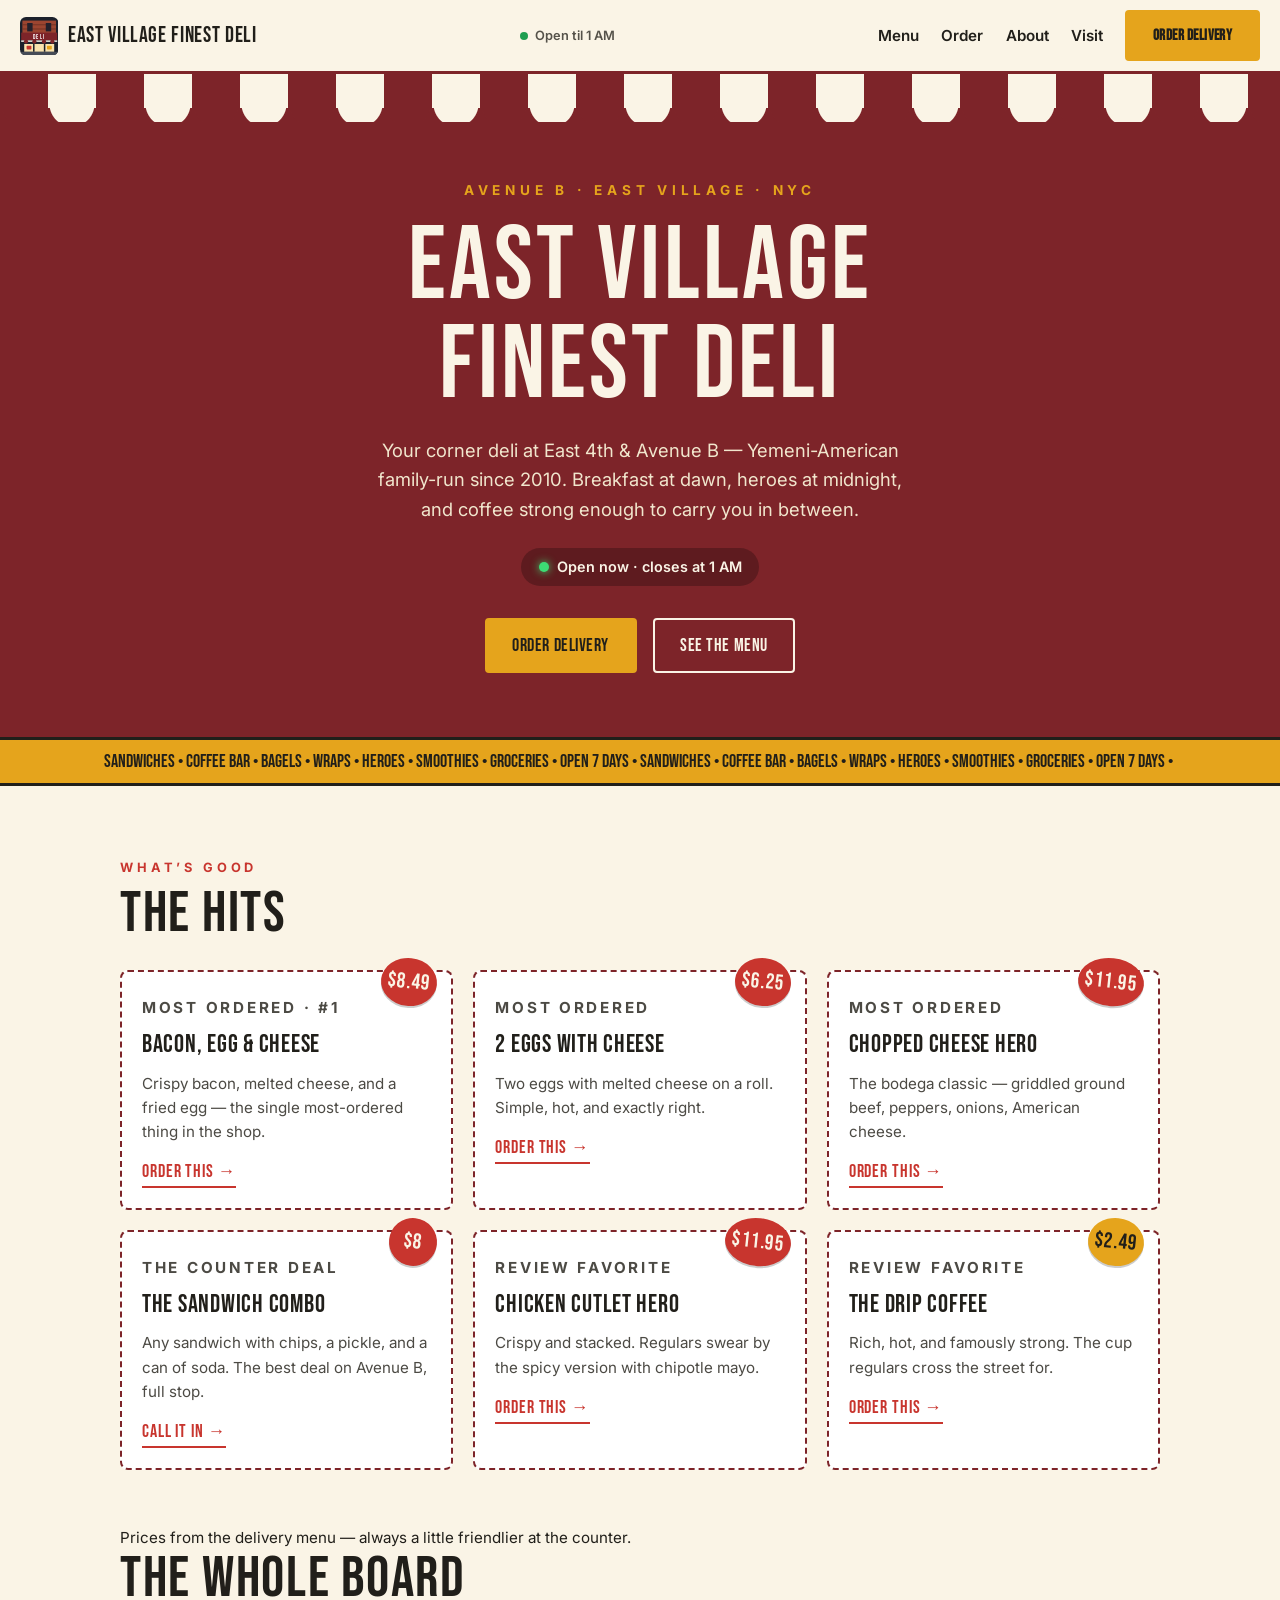
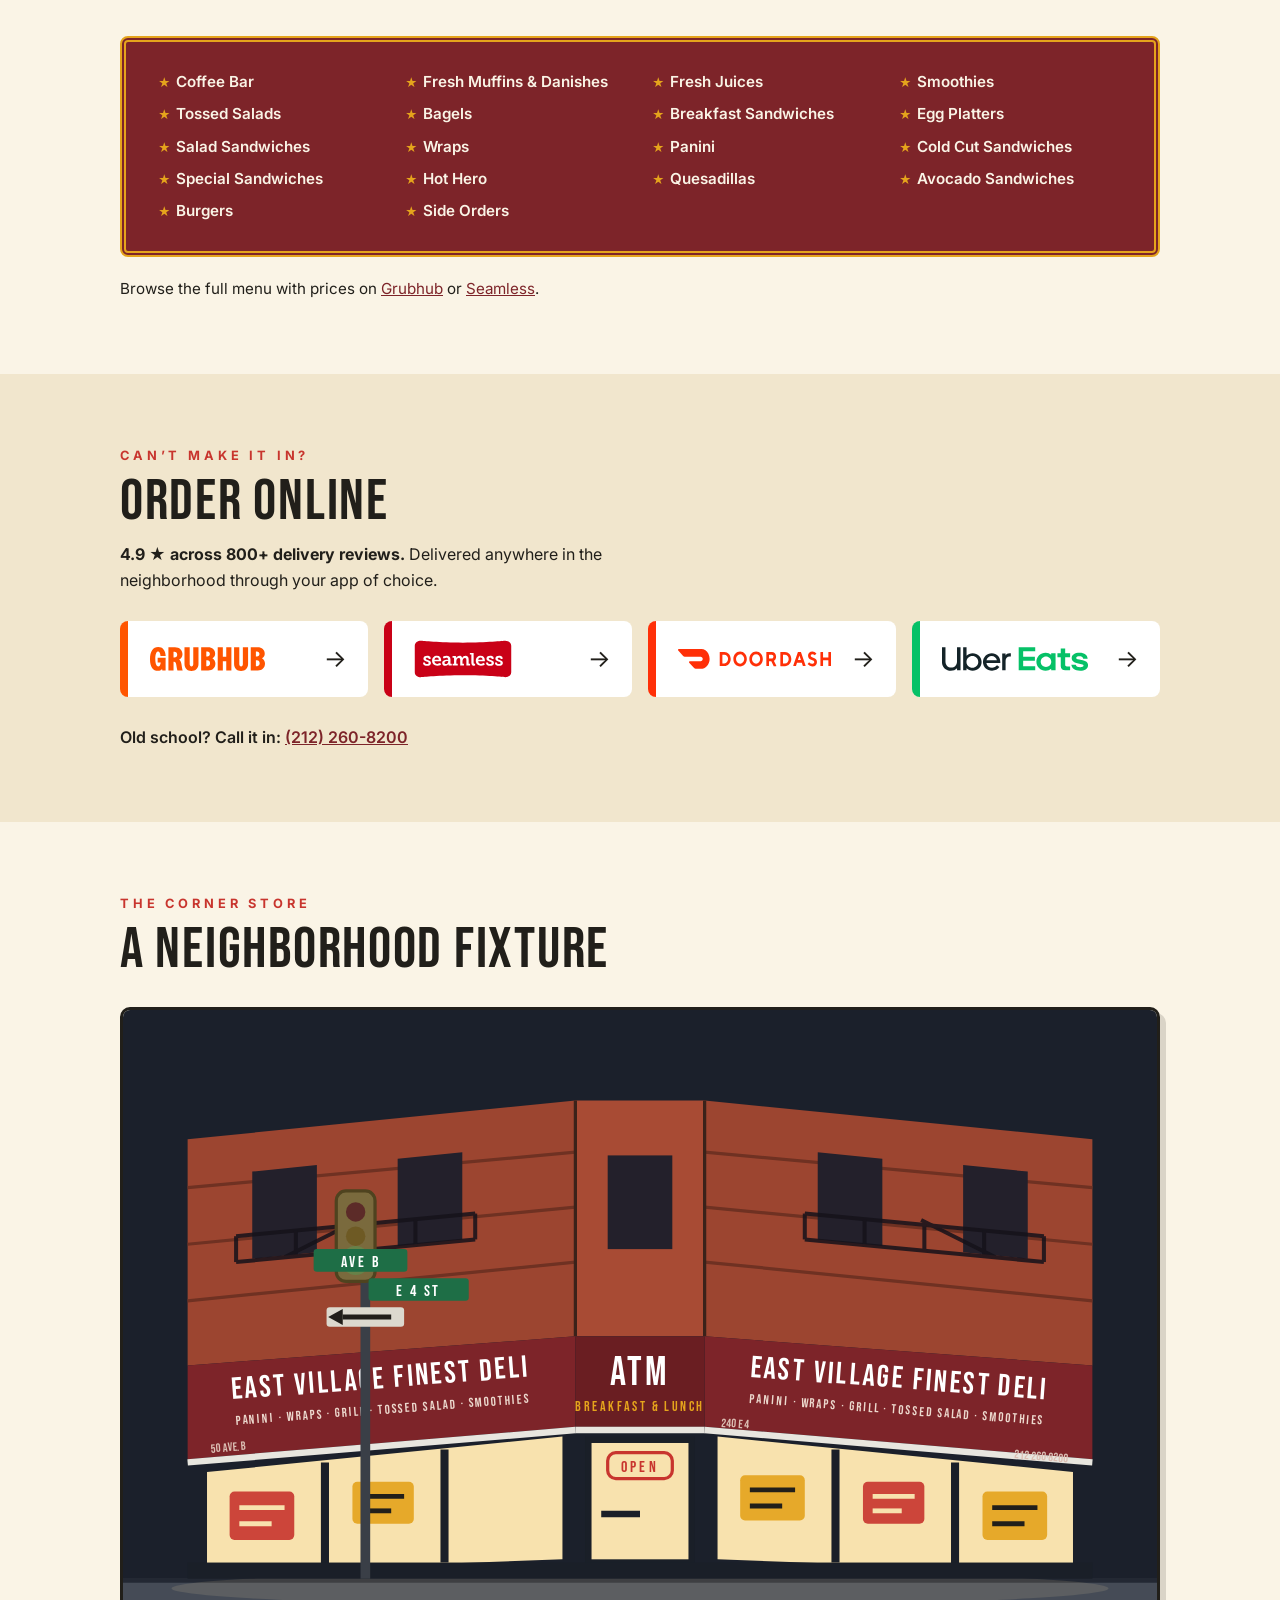
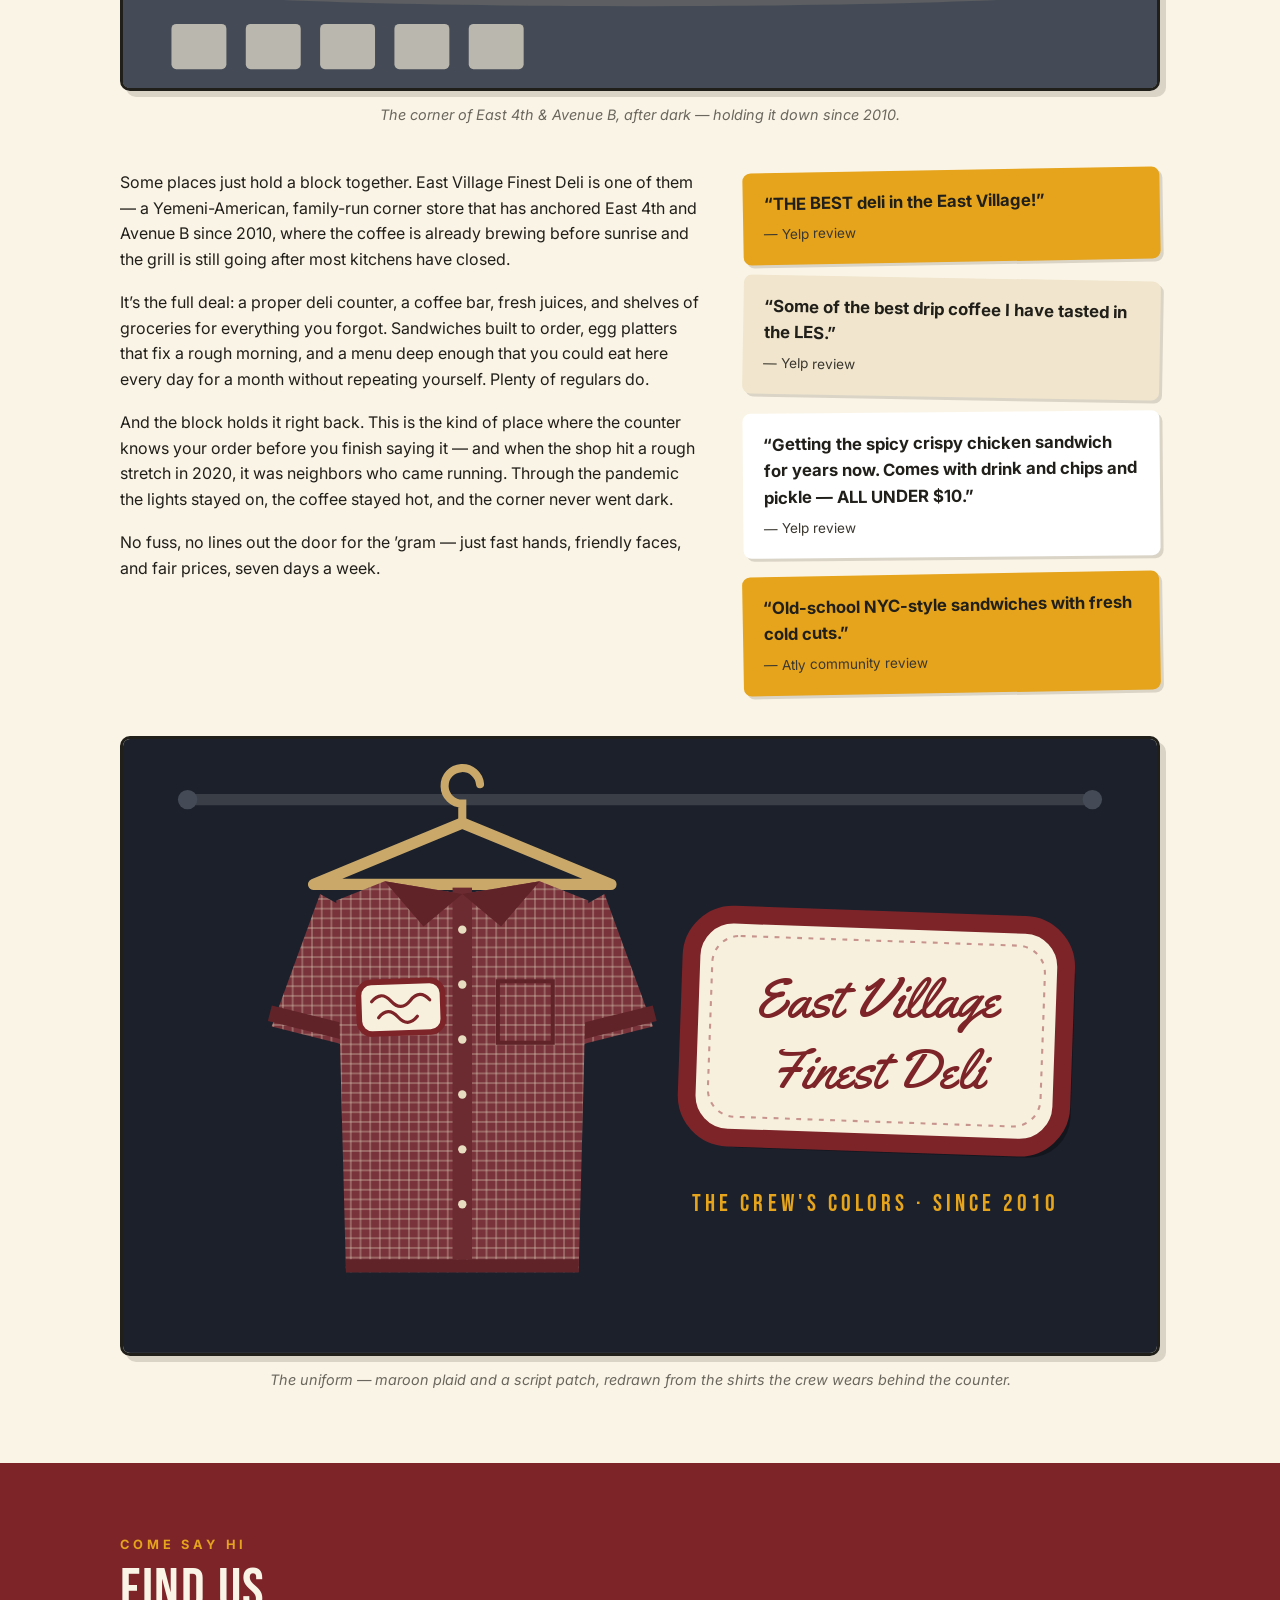
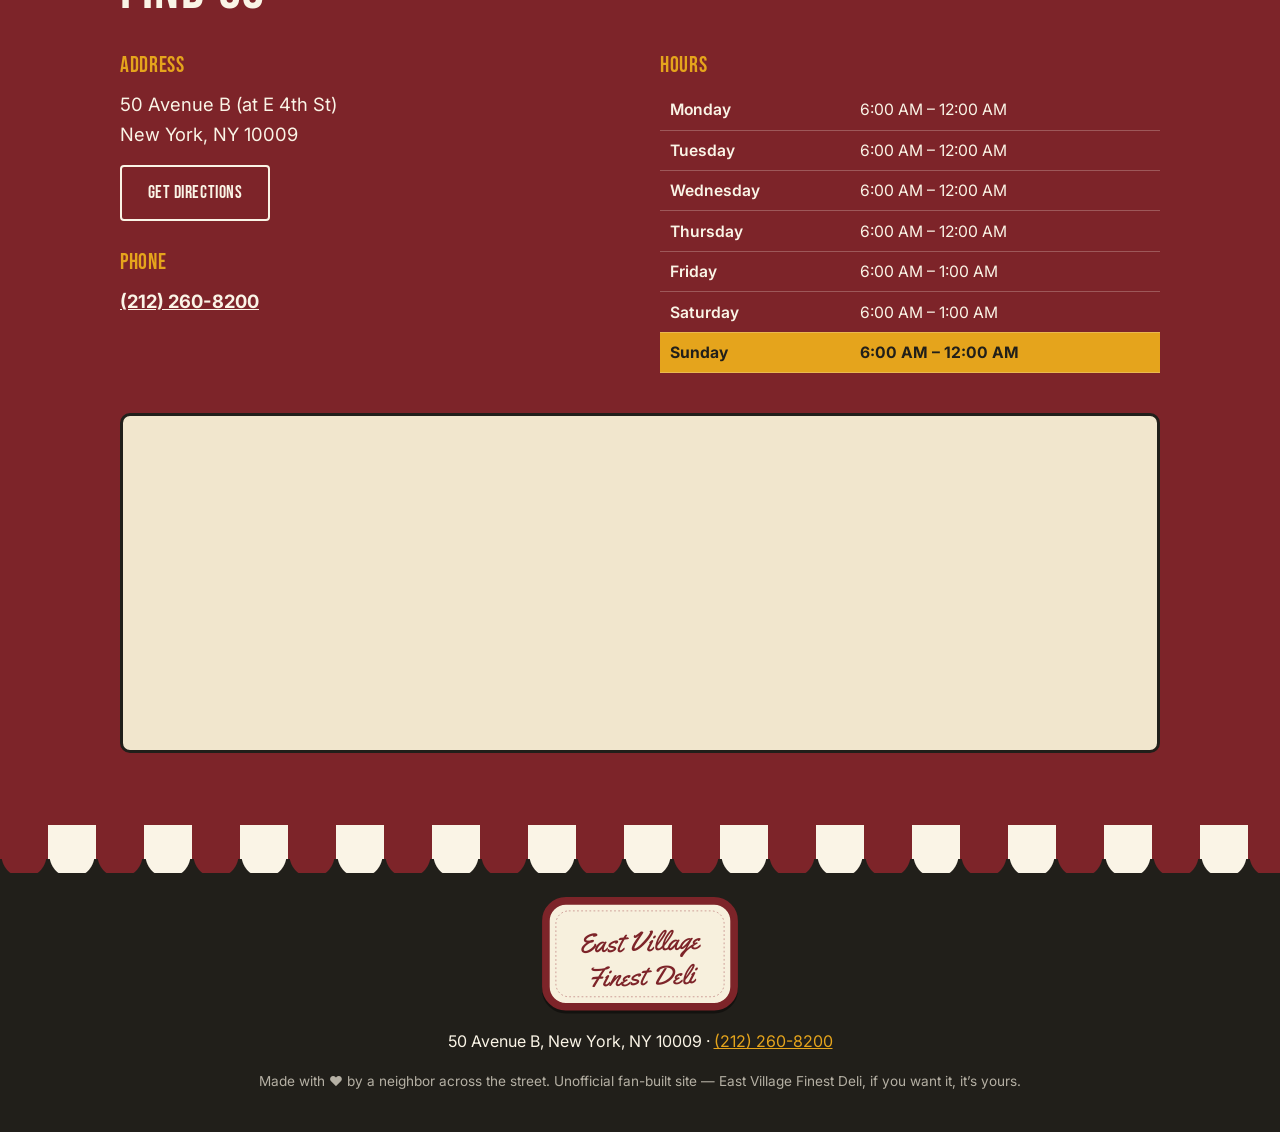
==== commit 8fa46b5b: "Digitize the crew uniform as vector art, replacing the photos The raw shirt photos clashed with the " ====
--- a/index.html
+++ b/index.html
@@ -396,13 +396,69 @@
         </div>
 
         <figure class="uniform">
-          <div class="uniform-grid">
-            <img src="assets/photos/crew-shirt.jpg" width="1050" height="1400" loading="lazy"
-                 alt="The crew's work shirt on a hanger: maroon micro-check with an embroidered East Village Finest Deli chest patch">
-            <img src="assets/photos/crew-patch.jpg" width="1400" height="964" loading="lazy"
-                 alt="Close-up of the chest patch: East Village Finest Deli embroidered in maroon script on cream twill with a maroon stitched border">
-          </div>
-          <figcaption>The real colors &mdash; the shirts the crew wears behind the counter.</figcaption>
+          <svg viewBox="0 0 640 380" role="img" aria-label="Illustration of the crew's uniform: a maroon micro-check work shirt on a wooden hanger beside the embroidered East Village Finest Deli patch in maroon script on cream twill.">
+            <defs>
+              <pattern id="microcheck" width="6" height="6" patternUnits="userSpaceOnUse">
+                <rect width="6" height="6" fill="#79333a"/>
+                <line x1="0" y1="3" x2="6" y2="3" stroke="#d9c9b8" stroke-width="0.9" opacity="0.45"/>
+                <line x1="3" y1="0" x2="3" y2="6" stroke="#d9c9b8" stroke-width="0.9" opacity="0.45"/>
+              </pattern>
+            </defs>
+            <!-- night backdrop -->
+            <rect width="640" height="380" fill="#1b202b"/>
+            <!-- clothes rail -->
+            <rect x="36" y="34" width="568" height="7" rx="3.5" fill="#3a3f47"/>
+            <circle cx="40" cy="37.5" r="6" fill="#454b56"/>
+            <circle cx="600" cy="37.5" r="6" fill="#454b56"/>
+            <!-- wooden hanger -->
+            <g stroke="#c9a86a" fill="none" stroke-linecap="round">
+              <path d="M210 52 L210 40 a11 11 0 1 1 11 -12" stroke-width="5"/>
+              <path d="M210 52 L118 90 L302 90 Z" stroke-width="7" stroke-linejoin="round"/>
+            </g>
+            <!-- shirt -->
+            <g>
+              <!-- sleeves -->
+              <polygon points="122,96 92,178 148,192 158,116" fill="url(#microcheck)"/>
+              <polygon points="298,96 328,178 272,192 262,116" fill="url(#microcheck)"/>
+              <rect x="90" y="172" width="60" height="10" transform="rotate(14 120 177)" fill="#5f2328"/>
+              <rect x="270" y="172" width="60" height="10" transform="rotate(-14 300 177)" fill="#5f2328"/>
+              <!-- body -->
+              <path d="M132 100 L162 88 L210 96 L258 88 L288 100 L282 330 L138 330 Z" fill="url(#microcheck)"/>
+              <!-- bottom hem -->
+              <path d="M138 322 L282 322 L282 330 L138 330 Z" fill="#5f2328"/>
+              <!-- placket + buttons -->
+              <rect x="204" y="92" width="12" height="230" fill="#6b2b31"/>
+              <g fill="#e8dcc0">
+                <circle cx="210" cy="118" r="2.6"/><circle cx="210" cy="152" r="2.6"/><circle cx="210" cy="186" r="2.6"/><circle cx="210" cy="220" r="2.6"/><circle cx="210" cy="254" r="2.6"/><circle cx="210" cy="288" r="2.6"/>
+              </g>
+              <!-- collar -->
+              <polygon points="162,88 210,96 186,116" fill="#5f2328"/>
+              <polygon points="258,88 210,96 234,116" fill="#5f2328"/>
+              <!-- chest pocket (wearer's left) -->
+              <rect x="232" y="150" width="34" height="38" fill="none" stroke="#5f2328" stroke-width="2.5"/>
+              <!-- chest patch (wearer's right) -->
+              <g transform="rotate(-2 172 166)">
+                <rect x="146" y="150" width="52" height="32" rx="8" fill="#f7f0dd" stroke="#7d2429" stroke-width="3.5"/>
+                <path d="M154 162 q6 -7 12 0 t12 0 t12 0" fill="none" stroke="#7d2429" stroke-width="2" stroke-linecap="round"/>
+                <path d="M158 172 q6 -7 12 0 t12 0" fill="none" stroke="#7d2429" stroke-width="2" stroke-linecap="round"/>
+              </g>
+            </g>
+            <!-- the patch, writ large -->
+            <g transform="rotate(2 470 190)">
+              <rect x="356" y="118" width="232" height="138" rx="26" fill="#100f14" opacity="0.55"/>
+              <rect x="350" y="112" width="232" height="138" rx="26" fill="#f7f0dd" stroke="#7d2429" stroke-width="11"/>
+              <rect x="363" y="125" width="206" height="112" rx="17" fill="none" stroke="#a24a4f" stroke-width="1.3" stroke-dasharray="3 4" opacity="0.55"/>
+              <g font-family="Yellowtail, 'Brush Script MT', cursive" fill="#7d2429" text-anchor="middle" transform="rotate(-2 466 181)">
+                <text x="466" y="172" font-size="34">East Village</text>
+                <text x="466" y="216" font-size="34">Finest Deli</text>
+              </g>
+            </g>
+            <!-- caption chip -->
+            <g font-family="Bebas Neue, 'Arial Narrow', sans-serif" fill="#e5a41c">
+              <text x="466" y="292" text-anchor="middle" font-size="15" letter-spacing="2.5">THE CREW'S COLORS · SINCE 2010</text>
+            </g>
+          </svg>
+          <figcaption>The uniform &mdash; maroon plaid and a script patch, redrawn from the shirts the crew wears behind the counter.</figcaption>
         </figure>
       </div>
     </section>
--- a/styles.css
+++ b/styles.css
@@ -500,40 +500,23 @@
 .quote-card span { font-size: 0.85rem; color: #3a372f; }
 
 /* ---------- Crew uniform figure ---------- */
-.uniform {
-  margin: 2.75rem 0 0;
-  padding: 1.25rem 1.25rem 1rem;
+.uniform { margin: 2.75rem 0 0; }
+
+.uniform svg {
+  display: block;
+  width: 100%;
+  height: auto;
+  border: 3px solid var(--ink);
   border-radius: 10px;
-  background:
-    repeating-linear-gradient(0deg, rgba(250, 244, 230, 0.13) 0 1px, transparent 1px 5px),
-    repeating-linear-gradient(90deg, rgba(250, 244, 230, 0.13) 0 1px, transparent 1px 5px),
-    var(--maroon);
-}
-
-.uniform-grid {
-  display: grid;
-  grid-template-columns: 2fr 3fr;
-  gap: 1.25rem;
-  height: clamp(240px, 38vw, 420px);
-}
-
-.uniform-grid img {
-  width: 100%;
-  height: 100%;
-  object-fit: cover;
-  border: 3px solid var(--ink);
-  border-radius: 8px;
-  box-shadow: 4px 4px 0 rgba(0, 0, 0, 0.25);
-}
-
-.uniform-grid img:first-child { object-position: 50% 30%; }
+  box-shadow: 6px 6px 0 rgba(33, 31, 26, 0.15);
+}
 
 .uniform figcaption {
   text-align: center;
   font-size: 0.9rem;
-  color: var(--cream-dark);
+  color: #6b675e;
   font-style: italic;
-  margin-top: 0.85rem;
+  margin-top: 0.75rem;
 }
 
 /* ---------- Visit ---------- */
@@ -651,12 +634,5 @@
   .about-cols,
   .visit-cols { grid-template-columns: 1fr; }
 
-  .uniform-grid {
-    grid-template-columns: 1fr;
-    height: auto;
-  }
-
-  .uniform-grid img { height: auto; }
-
   .section { padding: 3.25rem 1.25rem; }
 }
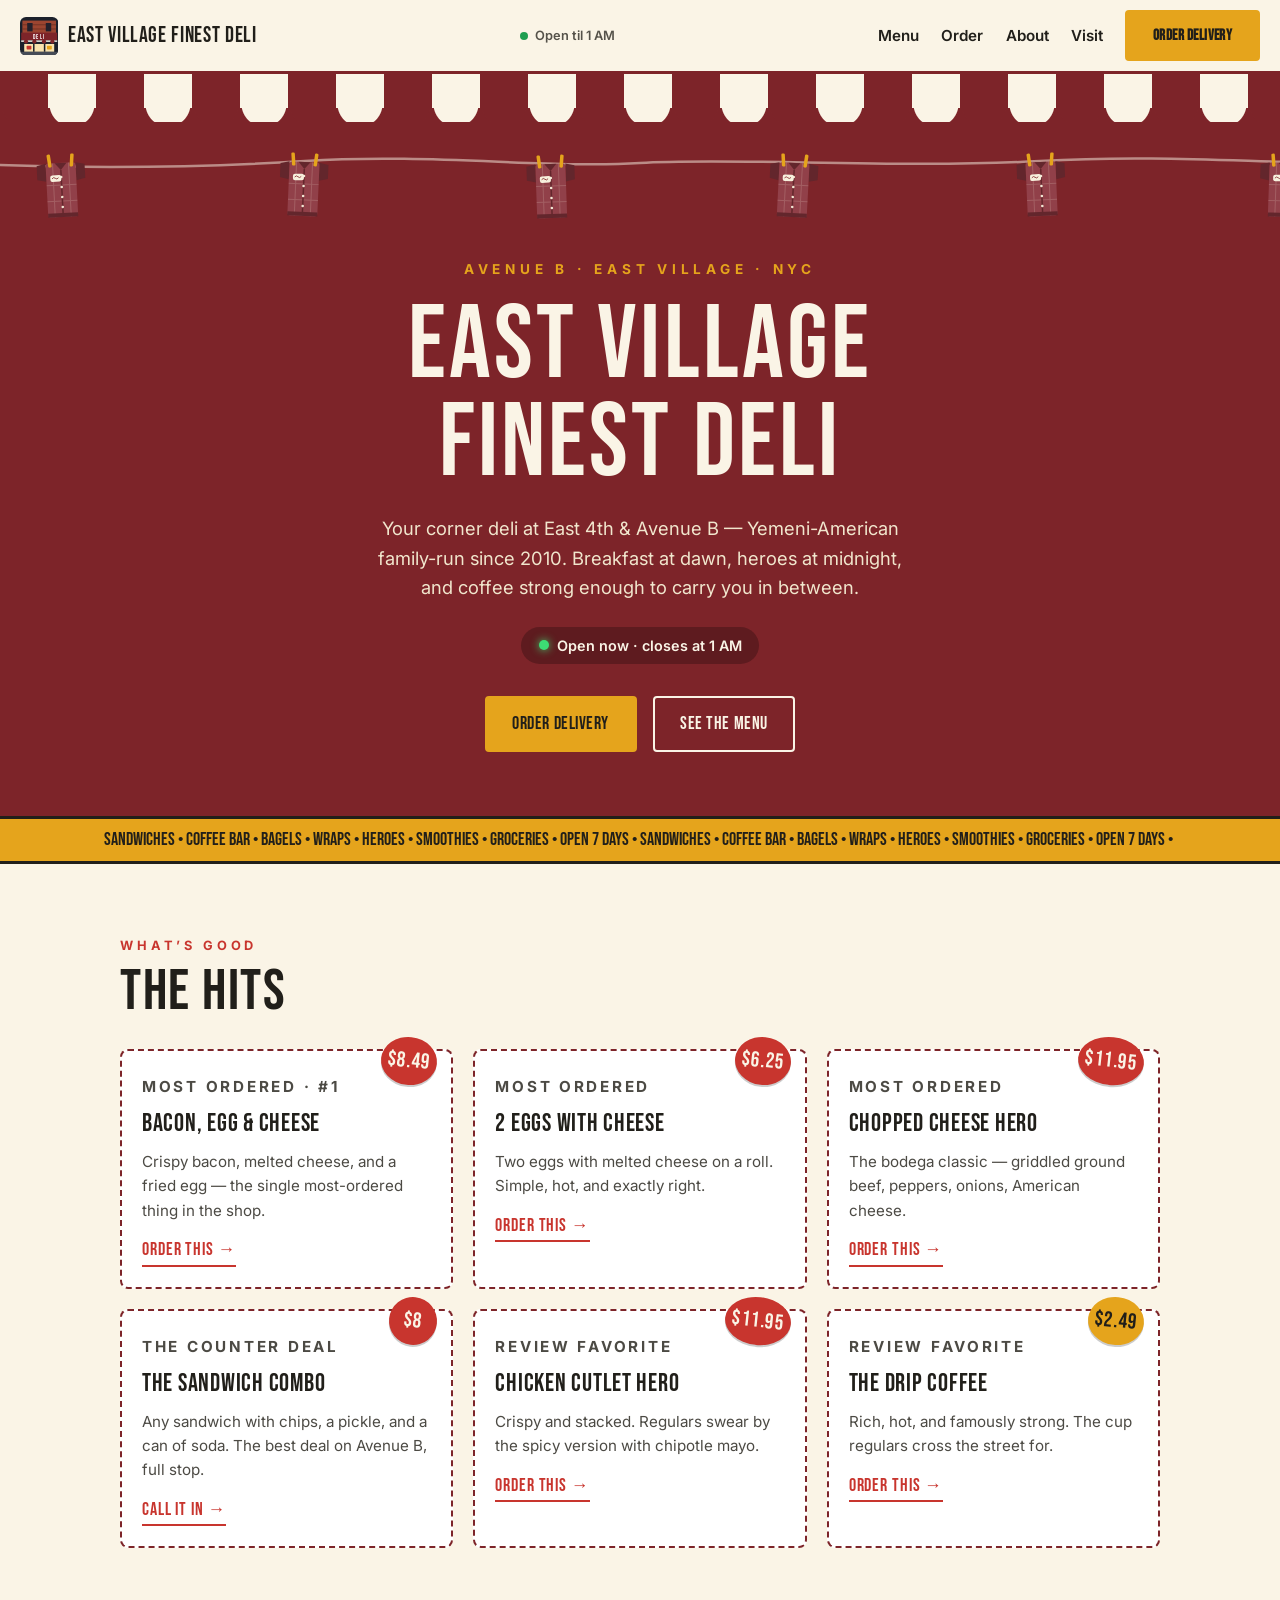
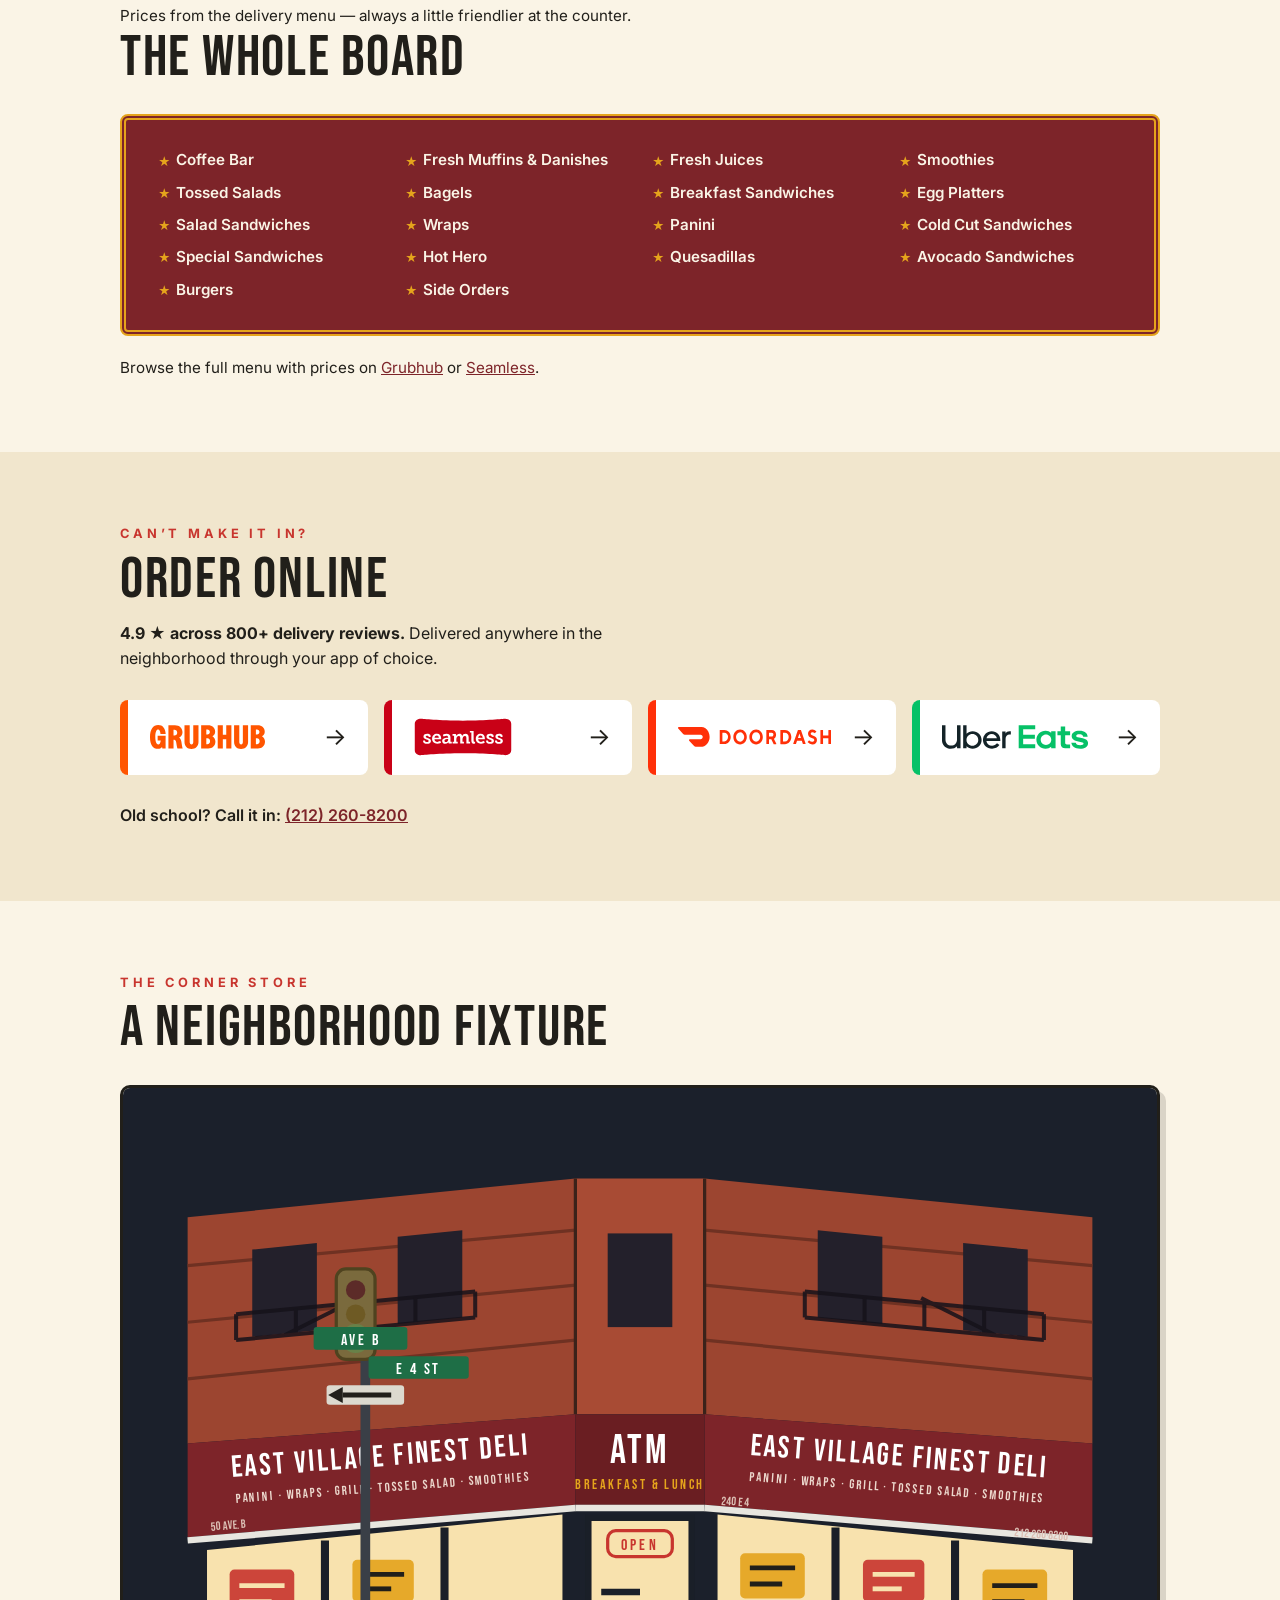
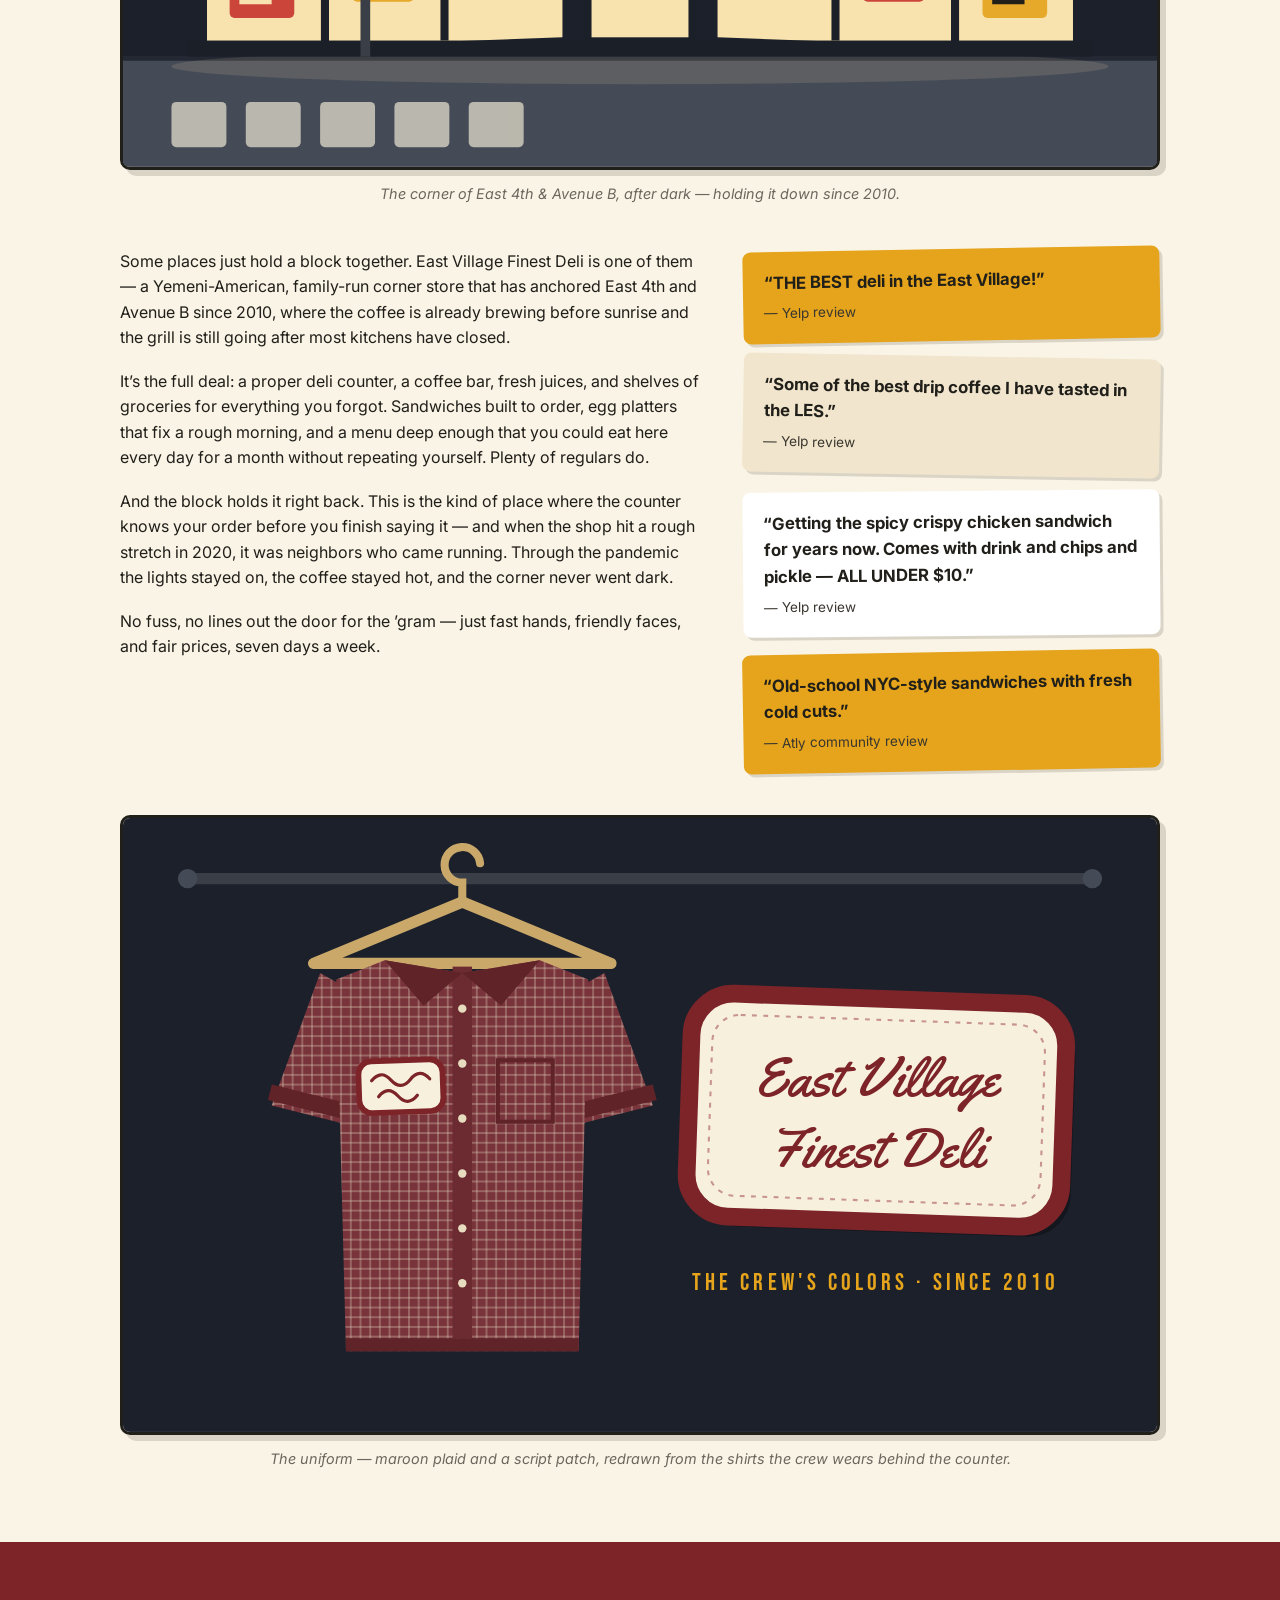
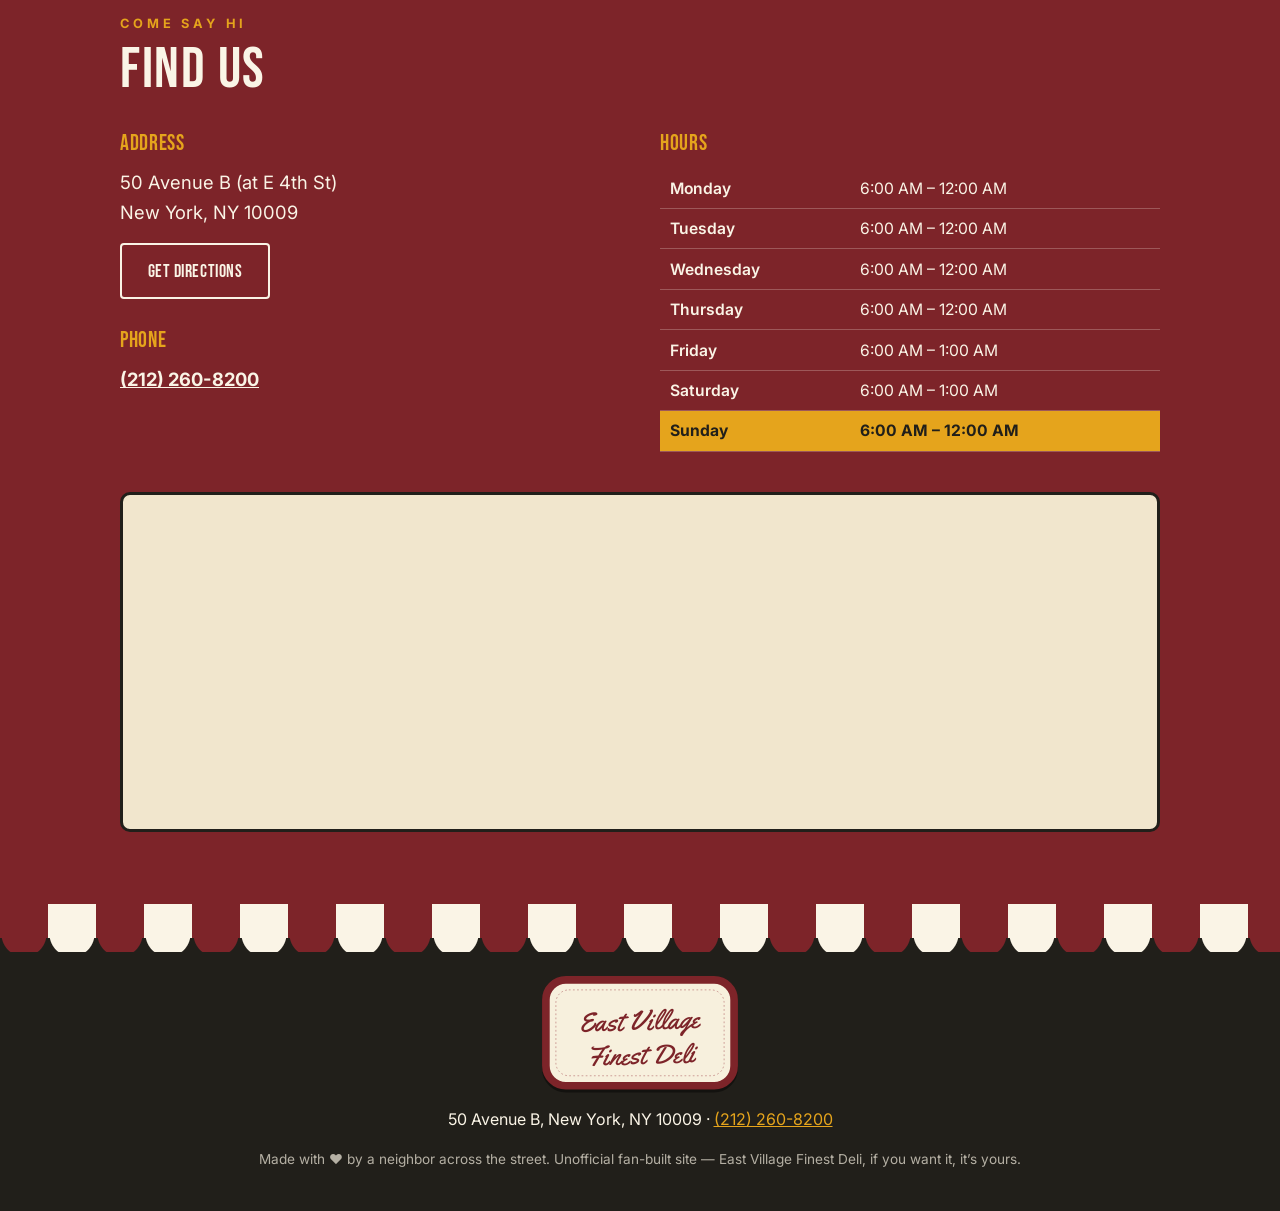
==== commit c7f26b7a: "String a clothesline of crew shirts under the hero awning Six mini work shirts on a swaying rope — m" ====
--- a/index.html
+++ b/index.html
@@ -116,6 +116,42 @@
     <!-- ============ HERO ============ -->
     <section class="hero">
       <div class="awning" aria-hidden="true"></div>
+      <div class="hero-line" aria-hidden="true">
+        <svg viewBox="0 0 1440 96" preserveAspectRatio="xMidYMid slice" focusable="false">
+          <defs>
+            <g id="pin-shirt">
+              <polygon points="-24,4 -15,2 -15,20 -24,18" fill="#63262c"/>
+              <polygon points="24,4 15,2 15,20 24,18" fill="#63262c"/>
+              <rect x="-15" y="2" width="30" height="54" rx="3" fill="#914049"/>
+              <g stroke="#f2e6d4" stroke-width="1" opacity="0.18">
+                <line x1="-8" y1="2" x2="-8" y2="56"/>
+                <line x1="8" y1="2" x2="8" y2="56"/>
+                <line x1="-15" y1="24" x2="15" y2="24"/>
+                <line x1="-15" y1="40" x2="15" y2="40"/>
+              </g>
+              <rect x="-15" y="52" width="30" height="4" fill="#63262c"/>
+              <line x1="0" y1="9" x2="0" y2="52" stroke="#63262c" stroke-width="1.5"/>
+              <g fill="#f2e6d4">
+                <circle cx="0" cy="16" r="1.3"/><circle cx="0" cy="26" r="1.3"/><circle cx="0" cy="36" r="1.3"/><circle cx="0" cy="46" r="1.3"/>
+              </g>
+              <polygon points="-6,2 6,2 0,9" fill="#63262c"/>
+              <g transform="rotate(-2 -5.5 17)">
+                <rect x="-11" y="14" width="11" height="6.5" rx="2" fill="#f7f0dd"/>
+                <path d="M-9 17 q1.5 -1.8 3 0 t3 0" fill="none" stroke="#7d2429" stroke-width="0.8" stroke-linecap="round"/>
+              </g>
+              <rect x="-13" y="-7" width="3.5" height="13" rx="1.2" fill="#e5a41c" transform="rotate(-6 -11 0)"/>
+              <rect x="9.5" y="-7" width="3.5" height="13" rx="1.2" fill="#e5a41c" transform="rotate(6 11 0)"/>
+            </g>
+          </defs>
+          <path d="M0 30 C120 38 260 38 385 30 S 630 38 720 32 S 980 38 1120 30 S 1380 36 1440 30" fill="none" stroke="rgba(250,244,230,0.5)" stroke-width="2.5"/>
+          <g class="sway" transform="translate(140 30)"><use href="#pin-shirt" transform="rotate(-3)"/></g>
+          <g class="sway" transform="translate(385 29)"><use href="#pin-shirt" transform="rotate(2.5)"/></g>
+          <g class="sway" transform="translate(630 31)"><use href="#pin-shirt" transform="rotate(-2)"/></g>
+          <g class="sway" transform="translate(875 30)"><use href="#pin-shirt" transform="rotate(3)"/></g>
+          <g class="sway" transform="translate(1120 29)"><use href="#pin-shirt" transform="rotate(-2.5)"/></g>
+          <g class="sway" transform="translate(1365 30)"><use href="#pin-shirt" transform="rotate(2)"/></g>
+        </svg>
+      </div>
       <div class="hero-inner">
         <p class="eyebrow">Avenue B &middot; East Village &middot; NYC</p>
         <h1>East Village<br>Finest Deli</h1>
--- a/styles.css
+++ b/styles.css
@@ -193,9 +193,38 @@
 }
 
 .hero-inner {
-  padding: 4.5rem 1.5rem 4rem;
+  padding: 2rem 1.5rem 4rem;
   max-width: 780px;
   margin: 0 auto;
+}
+
+/* ---------- Hero clothesline ---------- */
+.hero-line { overflow: hidden; margin-top: 1.4rem; }
+
+.hero-line svg {
+  display: block;
+  width: 100%;
+  height: 96px;
+}
+
+.hero-line .sway use {
+  transform-box: fill-box;
+  transform-origin: 50% 0;
+  animation: shirt-sway 5.2s ease-in-out infinite alternate;
+}
+
+.hero-line .sway:nth-of-type(even) use {
+  animation-duration: 6.4s;
+  animation-delay: -2.2s;
+}
+
+@keyframes shirt-sway {
+  from { rotate: -2.4deg; }
+  to   { rotate: 2.4deg; }
+}
+
+@media (prefers-reduced-motion: reduce) {
+  .hero-line .sway use { animation: none; }
 }
 
 .eyebrow {
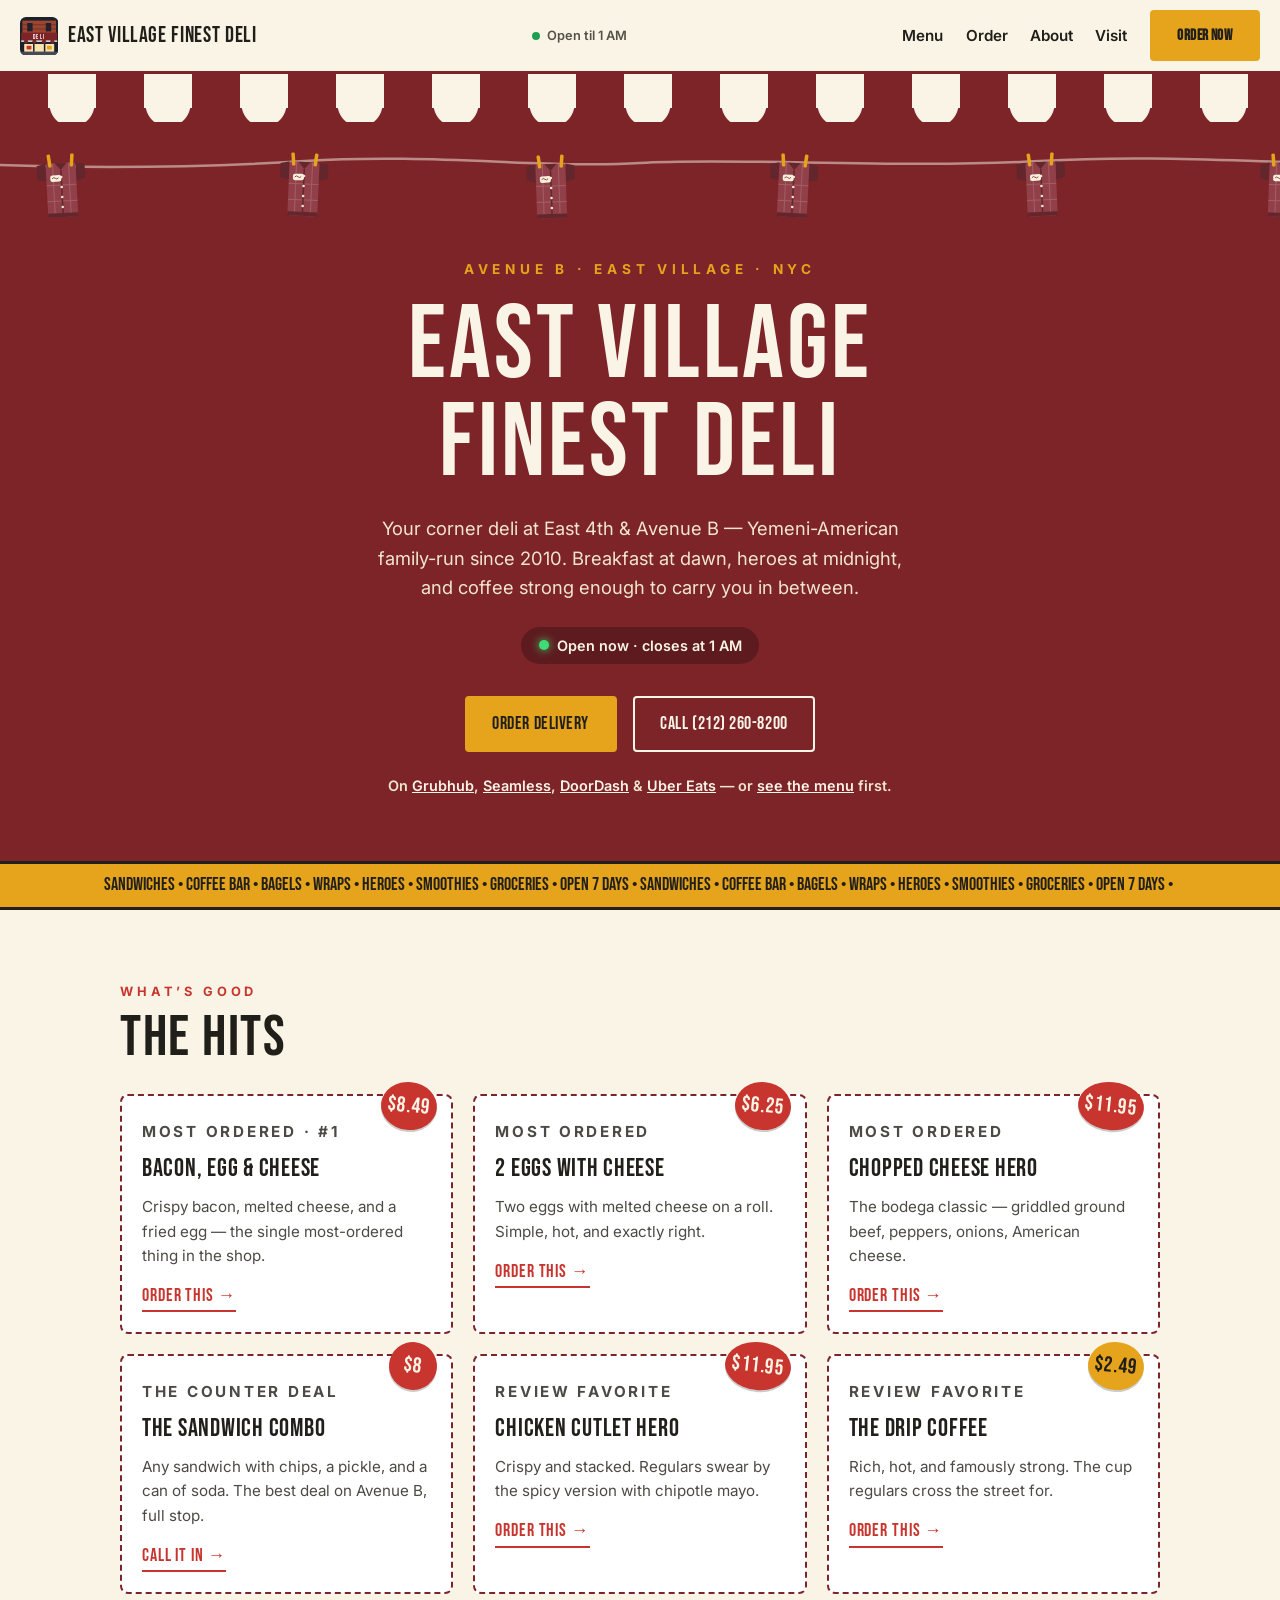
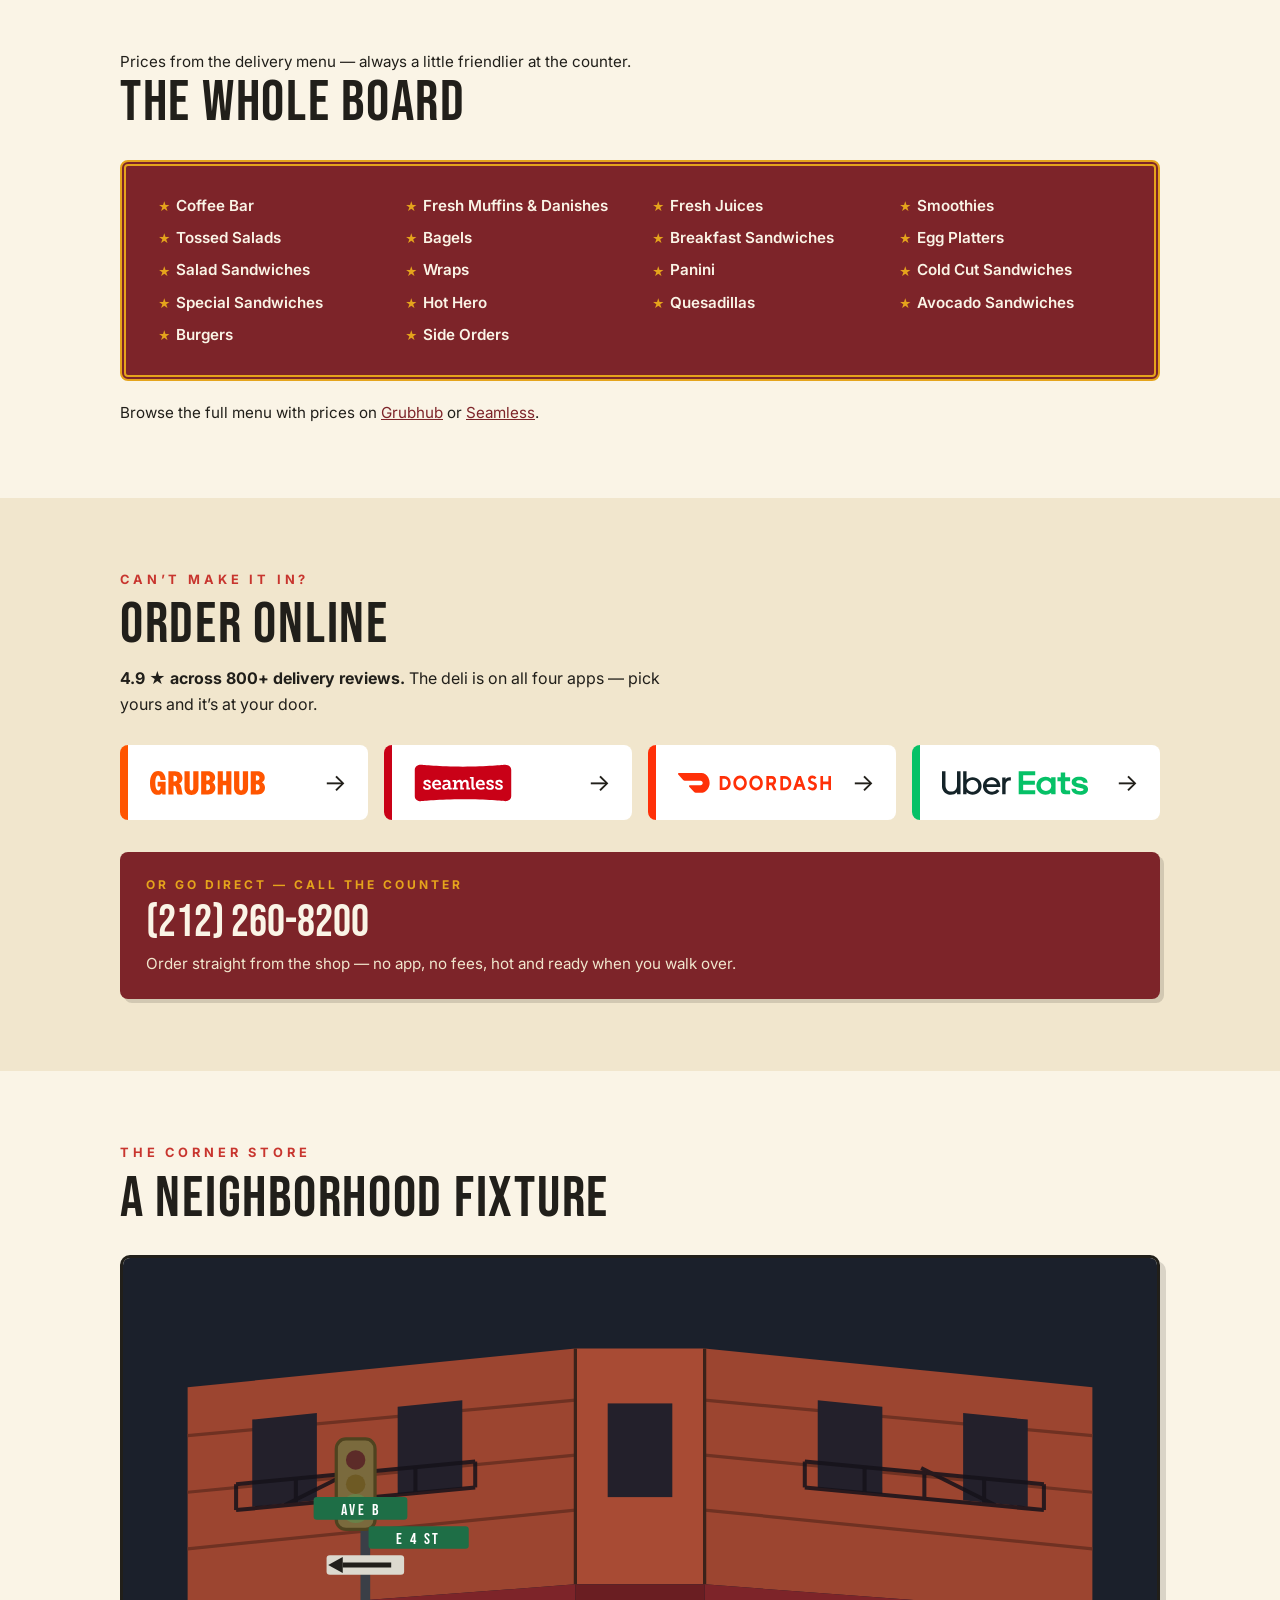
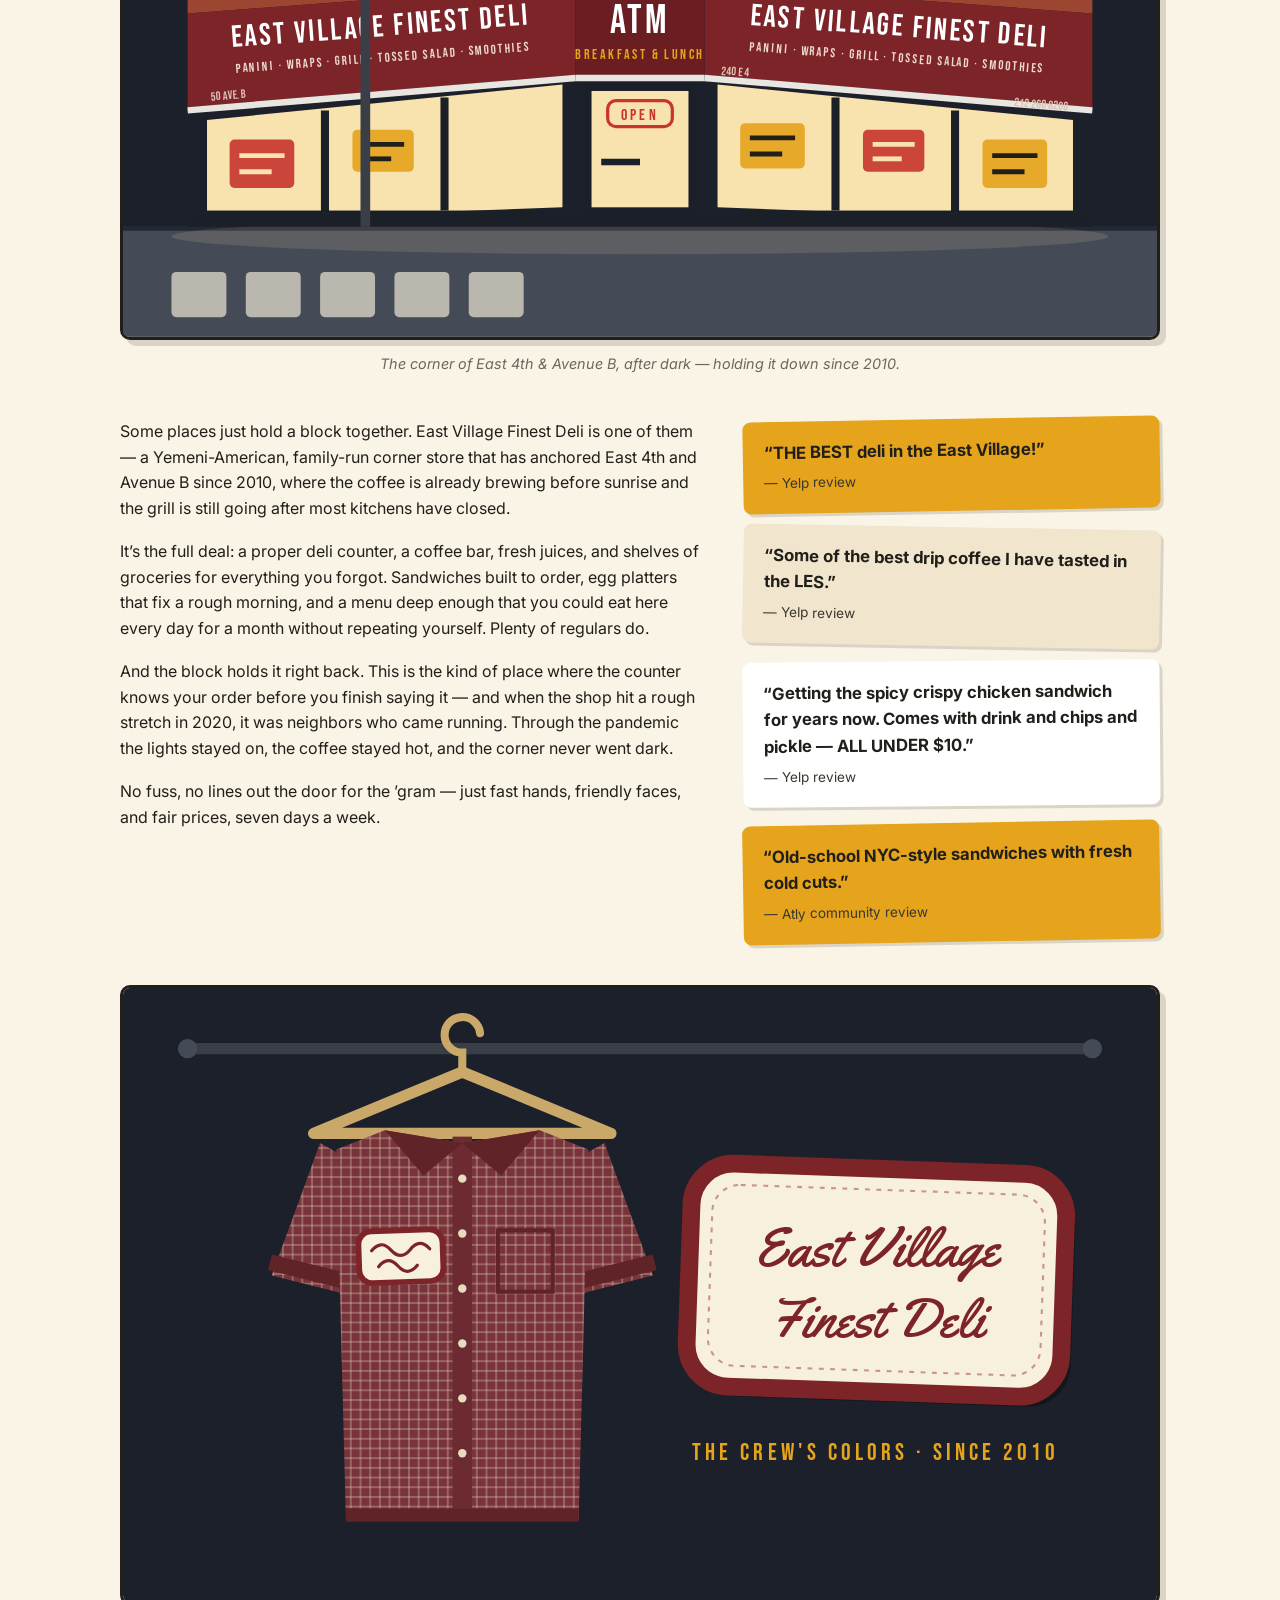
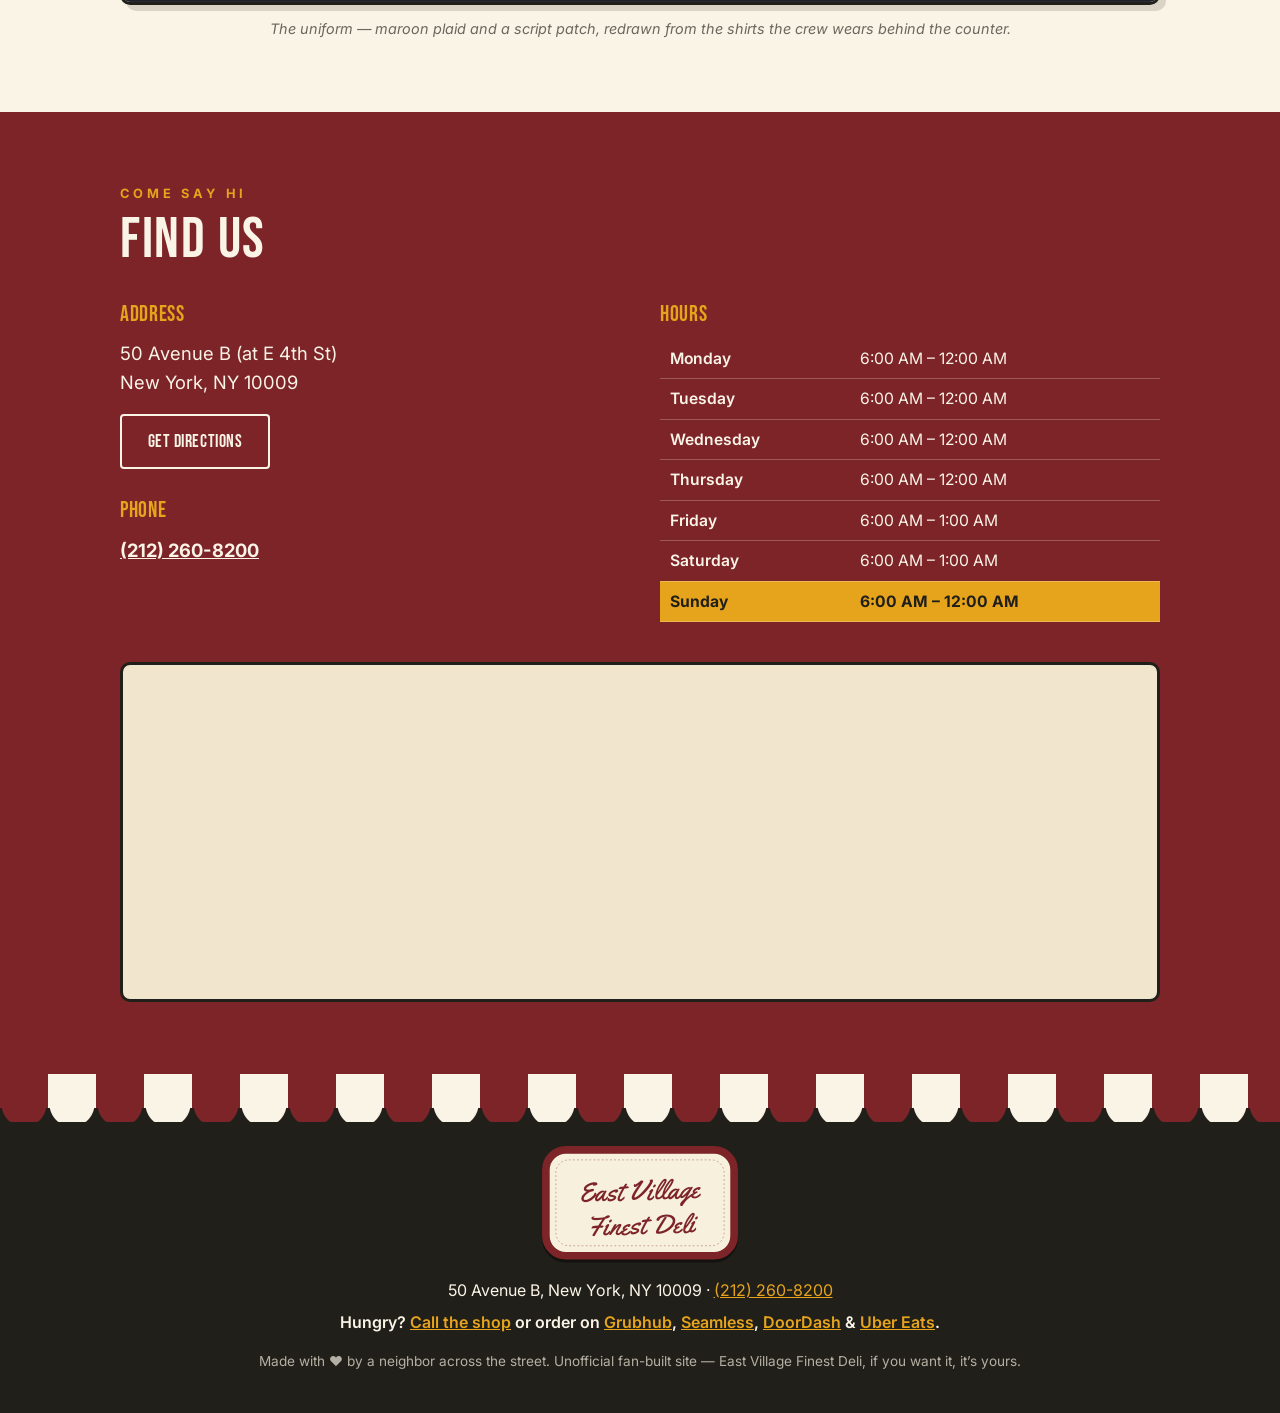
==== commit b195b71d: "Make ordering top of mind: hero call CTA, platform links, sticky mobile order bar Co-Authored-By: Cl" ====
--- a/index.html
+++ b/index.html
@@ -104,7 +104,7 @@
       <a href="#order">Order</a>
       <a href="#about">About</a>
       <a href="#visit">Visit</a>
-      <a class="btn btn-solid nav-cta" href="#order">Order Delivery</a>
+      <a class="btn btn-solid nav-cta" href="#order">Order Now</a>
     </nav>
     <button class="nav-toggle" id="nav-toggle" aria-label="Toggle menu" aria-expanded="false" aria-controls="nav-links">
       <span></span><span></span><span></span>
@@ -162,8 +162,9 @@
         </p>
         <div class="hero-ctas">
           <a class="btn btn-solid" href="#order">Order Delivery</a>
-          <a class="btn btn-outline" href="#menu">See the Menu</a>
-        </div>
+          <a class="btn btn-outline" href="tel:+12122608200">Call (212) 260-8200</a>
+        </div>
+        <p class="hero-apps">On <a href="https://www.grubhub.com/restaurant/east-village-finest-deli-50-avenue-b-new-york/2266846" target="_blank" rel="noopener">Grubhub</a>, <a href="https://www.seamless.com/menu/east-village-finest-deli-50-avenue-b-new-york/2266846" target="_blank" rel="noopener">Seamless</a>, <a href="https://www.doordash.com/store/east-village-finest-deli-new-york-545429/" target="_blank" rel="noopener">DoorDash</a> &amp; <a href="https://www.ubereats.com/store/east-village-finest-deli/pnjrsppMQqGb7pFQu2CI8g" target="_blank" rel="noopener">Uber Eats</a> &mdash; or <a href="#menu">see the menu</a> first.</p>
       </div>
       <div class="hero-ticker" aria-hidden="true">
         <div class="ticker-track">
@@ -253,7 +254,7 @@
       <div class="section-inner">
         <p class="section-eyebrow">Can&rsquo;t Make It In?</p>
         <h2>Order Online</h2>
-        <p class="section-lede"><strong>4.9 &#9733; across 800+ delivery reviews.</strong> Delivered anywhere in the neighborhood through your app of choice.</p>
+        <p class="section-lede"><strong>4.9 &#9733; across 800+ delivery reviews.</strong> The deli is on all four apps &mdash; pick yours and it&rsquo;s at your door.</p>
         <div class="order-grid">
           <a class="order-card grubhub" href="https://www.grubhub.com/restaurant/east-village-finest-deli-50-avenue-b-new-york/2266846" target="_blank" rel="noopener">
             <img class="order-logo" src="assets/logos/grubhub.svg" alt="Grubhub">
@@ -272,7 +273,11 @@
             <span class="order-arrow" aria-hidden="true">&rarr;</span>
           </a>
         </div>
-        <p class="order-phone">Old school? Call it in: <a href="tel:+12122608200">(212) 260-8200</a></p>
+        <a class="call-direct" href="tel:+12122608200">
+          <span class="call-direct-label">Or go direct &mdash; call the counter</span>
+          <strong class="call-direct-number">(212) 260-8200</strong>
+          <span class="call-direct-note">Order straight from the shop &mdash; no app, no fees, hot and ready when you walk over.</span>
+        </a>
       </div>
     </section>
 
@@ -554,9 +559,16 @@
       </g>
     </svg>
     <p>50 Avenue B, New York, NY 10009 &middot; <a href="tel:+12122608200">(212) 260-8200</a></p>
+    <p class="footer-order">Hungry? <a href="tel:+12122608200">Call the shop</a> or order on <a href="https://www.grubhub.com/restaurant/east-village-finest-deli-50-avenue-b-new-york/2266846" target="_blank" rel="noopener">Grubhub</a>, <a href="https://www.seamless.com/menu/east-village-finest-deli-50-avenue-b-new-york/2266846" target="_blank" rel="noopener">Seamless</a>, <a href="https://www.doordash.com/store/east-village-finest-deli-new-york-545429/" target="_blank" rel="noopener">DoorDash</a> &amp; <a href="https://www.ubereats.com/store/east-village-finest-deli/pnjrsppMQqGb7pFQu2CI8g" target="_blank" rel="noopener">Uber Eats</a>.</p>
     <p class="footer-note">Made with <span aria-hidden="true">&hearts;</span> by a neighbor across the street. Unofficial fan-built site &mdash; East Village Finest Deli, if you want it, it&rsquo;s yours.</p>
   </footer>
 
+  <nav class="order-bar" aria-label="Quick order">
+    <a class="order-bar-call" href="tel:+12122608200">Call the Shop</a>
+    <a class="order-bar-order" href="#order">Order Delivery</a>
+  </nav>
+
   <script src="script.js"></script>
+  <script src="analytics.js"></script>
 </body>
 </html>
--- a/styles.css
+++ b/styles.css
@@ -277,6 +277,15 @@
   justify-content: center;
   flex-wrap: wrap;
 }
+
+.hero-apps {
+  margin-top: 1.4rem;
+  font-size: 0.9rem;
+  font-weight: 600;
+  color: var(--cream-dark);
+}
+
+.hero-apps a { color: var(--cream); }
 
 /* ---------- Ticker ---------- */
 .hero-ticker {
@@ -475,7 +484,47 @@
 }
 .order-card:hover .order-arrow { transform: translateX(5px); }
 
-.order-phone { margin-top: 1.75rem; font-weight: 600; }
+.call-direct {
+  display: block;
+  margin-top: 2rem;
+  background: var(--maroon);
+  color: var(--cream);
+  border-radius: 8px;
+  padding: 1.4rem 1.6rem;
+  text-decoration: none;
+  box-shadow: 4px 4px 0 rgba(33, 31, 26, 0.15);
+  transition: transform 0.12s ease, box-shadow 0.12s ease;
+}
+
+.call-direct:hover {
+  transform: translateY(-3px);
+  box-shadow: 4px 7px 0 rgba(33, 31, 26, 0.18);
+}
+
+.call-direct-label {
+  display: block;
+  font-size: 0.75rem;
+  font-weight: 700;
+  letter-spacing: 0.25em;
+  text-transform: uppercase;
+  color: var(--mustard);
+  margin-bottom: 0.3rem;
+}
+
+.call-direct-number {
+  display: block;
+  font-family: var(--display);
+  font-weight: 400;
+  font-size: clamp(2rem, 6vw, 2.8rem);
+  line-height: 1.05;
+}
+
+.call-direct-note {
+  display: block;
+  margin-top: 0.4rem;
+  font-size: 0.95rem;
+  color: var(--cream-dark);
+}
 
 /* ---------- About ---------- */
 .storefront {
@@ -623,12 +672,21 @@
   filter: drop-shadow(0 3px 0 rgba(0, 0, 0, 0.4));
 }
 
+.footer-order {
+  margin-top: 0.4rem;
+  font-weight: 600;
+  padding: 0 1.5rem;
+}
+
 .footer-note {
   margin-top: 1rem;
   font-size: 0.85rem;
   color: #b5b0a4;
   padding: 0 1.5rem;
 }
+
+/* ---------- Sticky order bar (mobile) ---------- */
+.order-bar { display: none; }
 
 /* ---------- Mobile ---------- */
 @media (max-width: 760px) {
@@ -664,4 +722,42 @@
   .visit-cols { grid-template-columns: 1fr; }
 
   .section { padding: 3.25rem 1.25rem; }
-}
+
+  body { padding-bottom: 76px; }
+
+  .order-bar {
+    position: fixed;
+    left: 0;
+    right: 0;
+    bottom: 0;
+    z-index: 40;
+    display: grid;
+    grid-template-columns: 1fr 1fr;
+    gap: 0.5rem;
+    background: var(--ink);
+    border-top: 3px solid var(--mustard);
+    padding: 0.5rem;
+    padding-bottom: calc(0.5rem + env(safe-area-inset-bottom));
+  }
+
+  .order-bar a {
+    font-family: var(--display);
+    font-size: 1.15rem;
+    letter-spacing: 0.04em;
+    text-align: center;
+    text-decoration: none;
+    padding: 0.65rem 0.5rem;
+    border-radius: 4px;
+  }
+
+  .order-bar-call {
+    color: var(--cream);
+    border: 2px solid var(--cream);
+  }
+
+  .order-bar-order {
+    background: var(--mustard);
+    color: var(--ink);
+    border: 2px solid var(--mustard);
+  }
+}
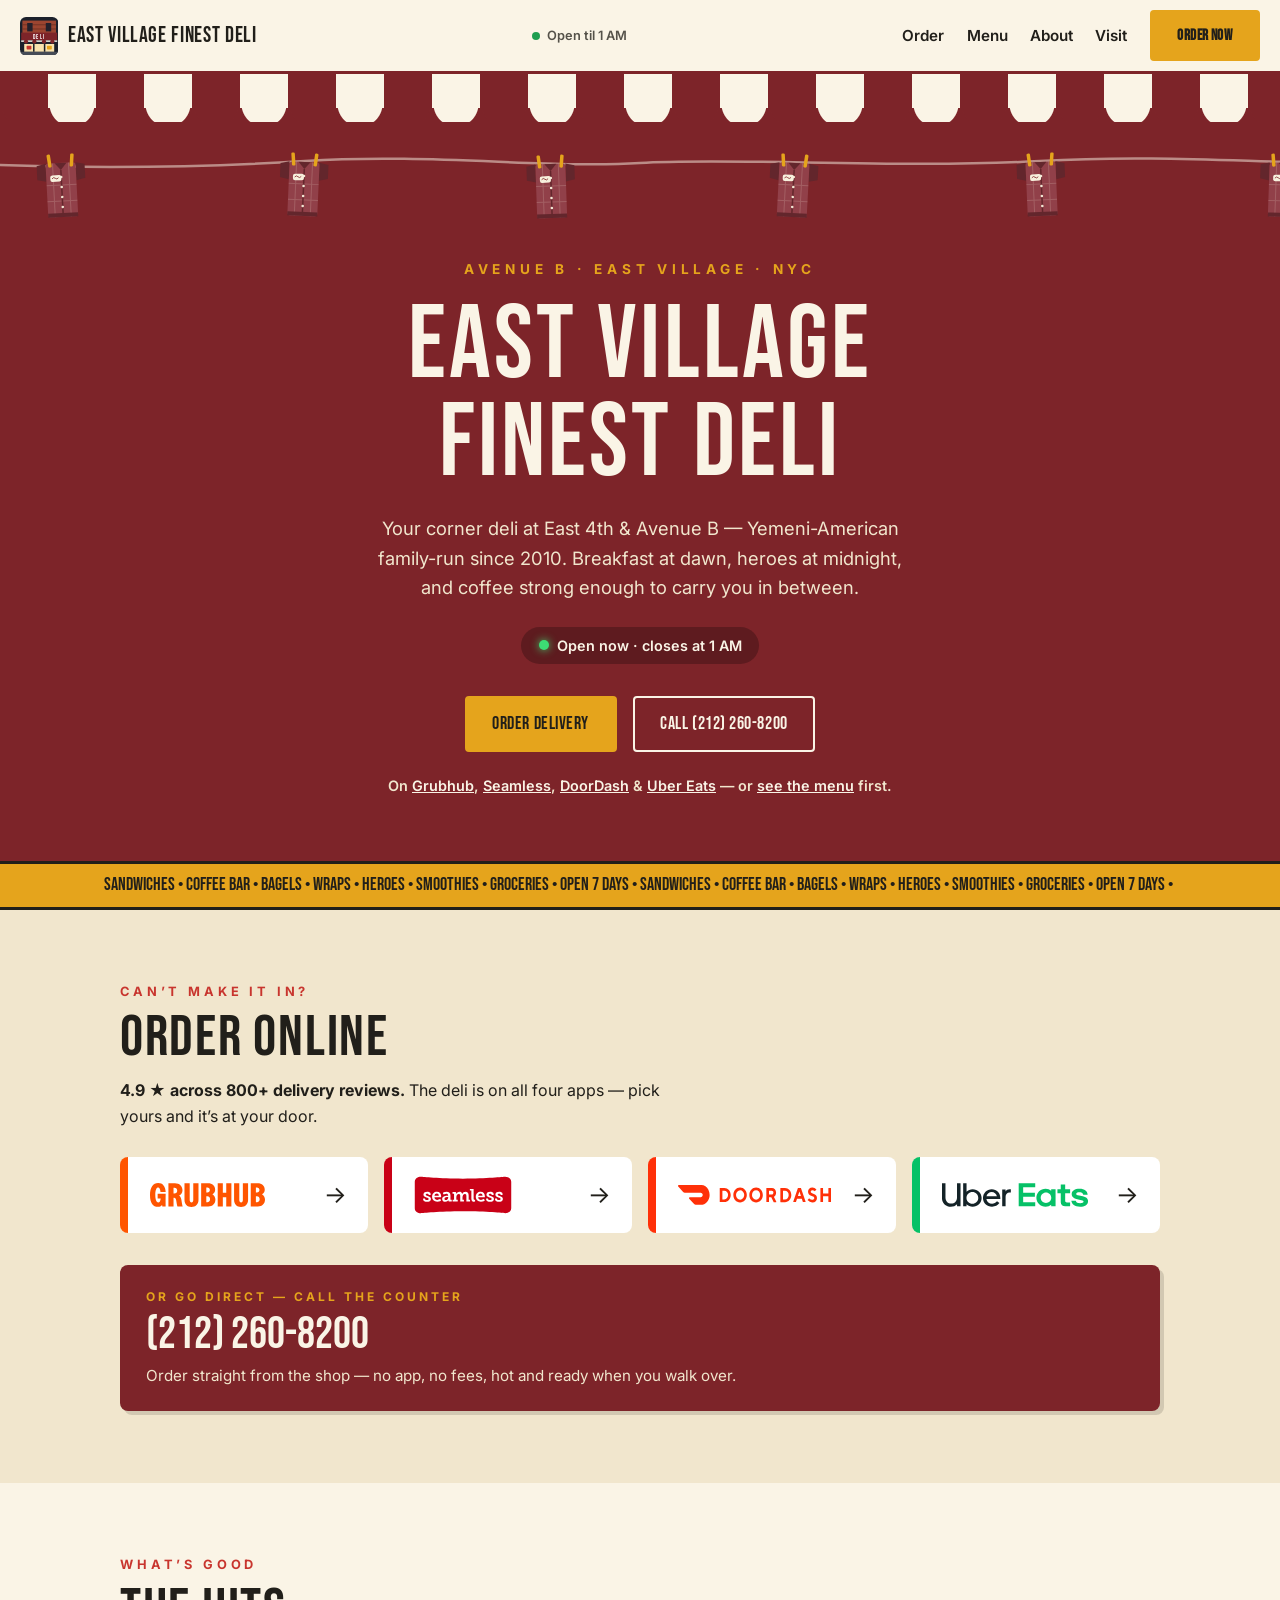
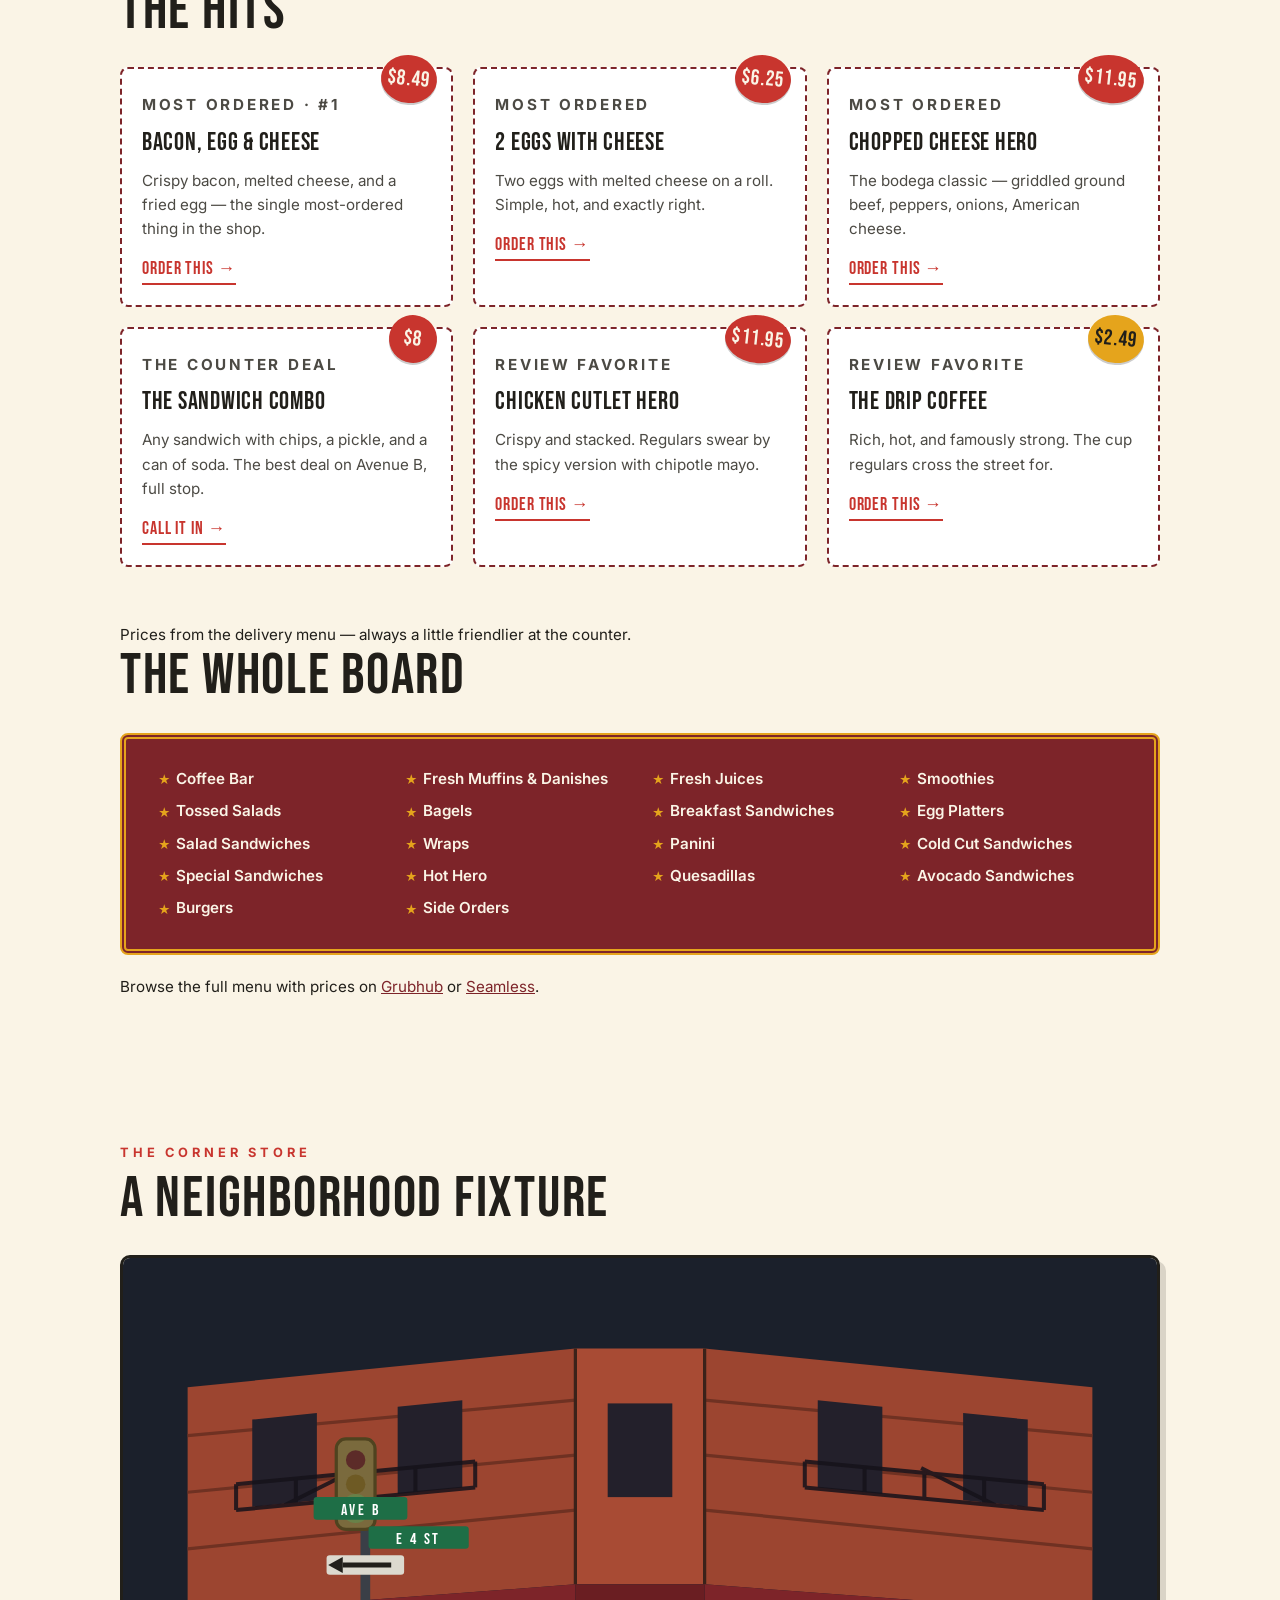
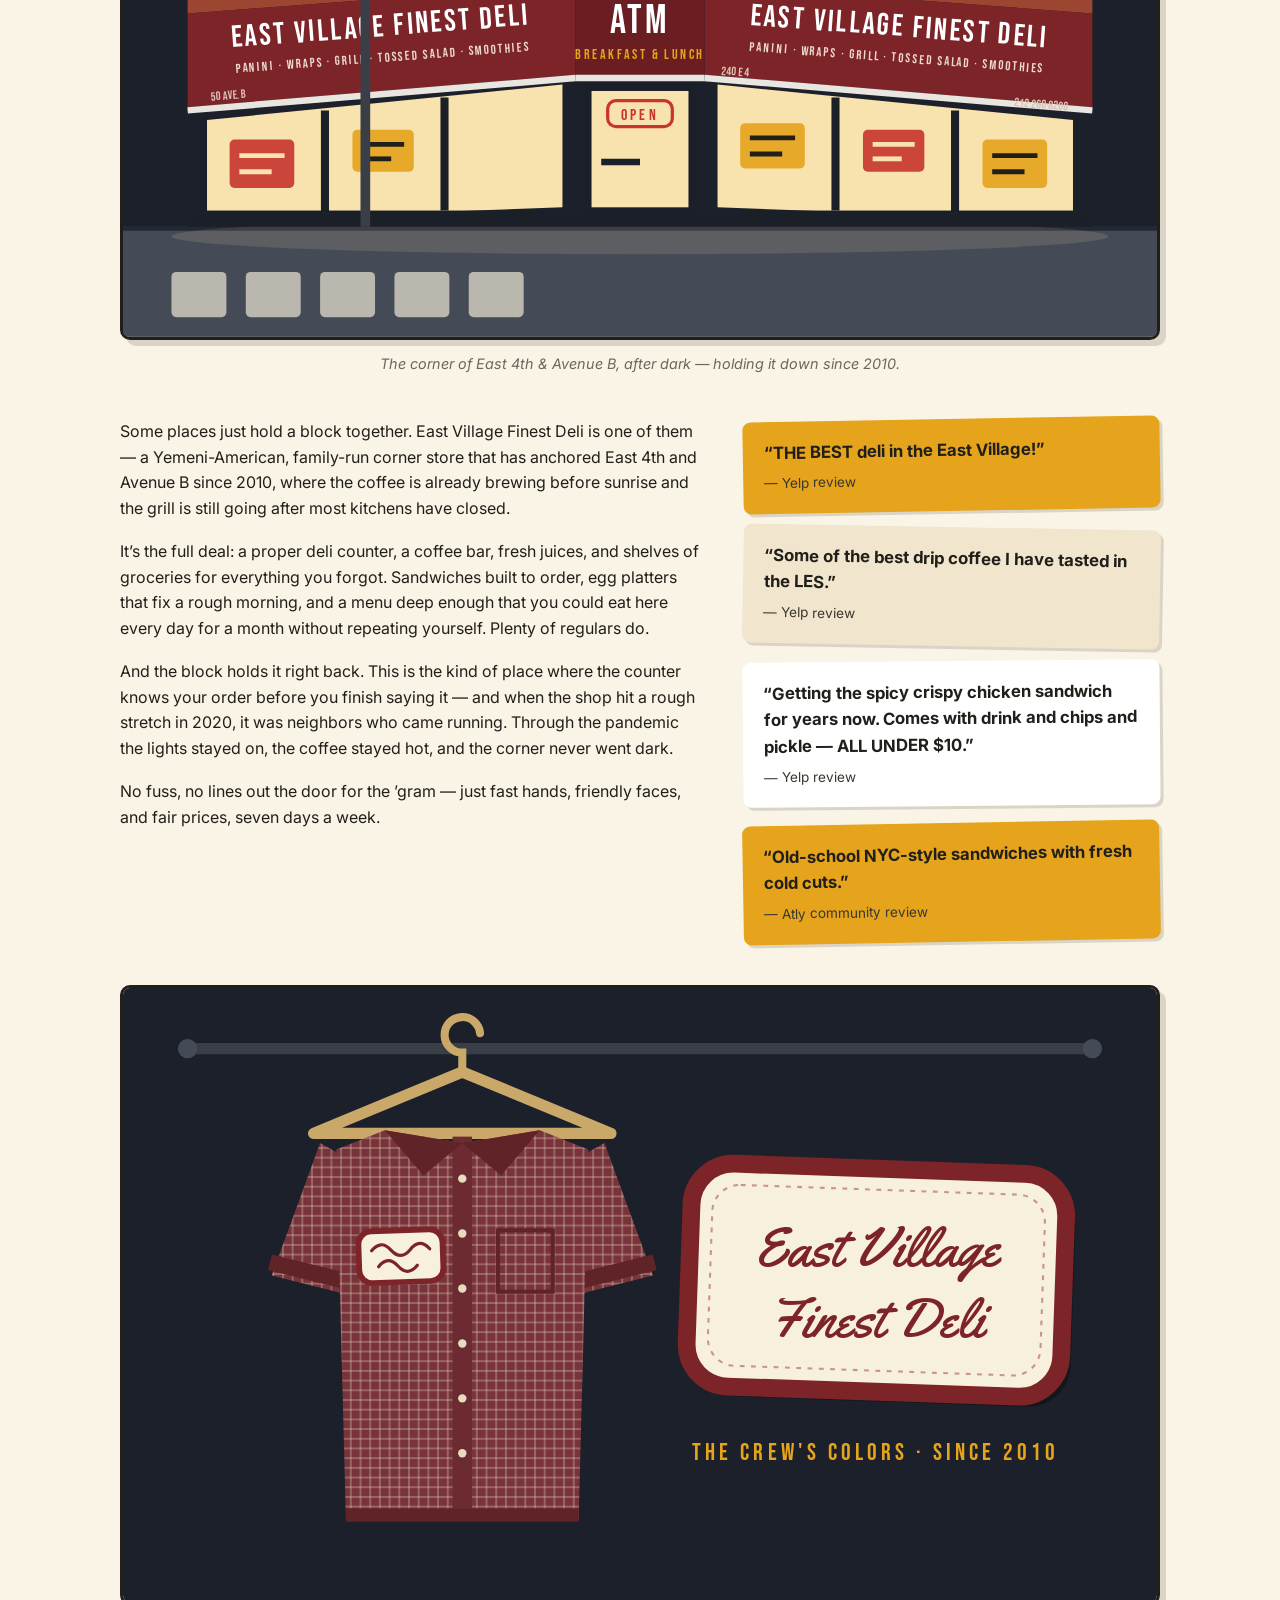
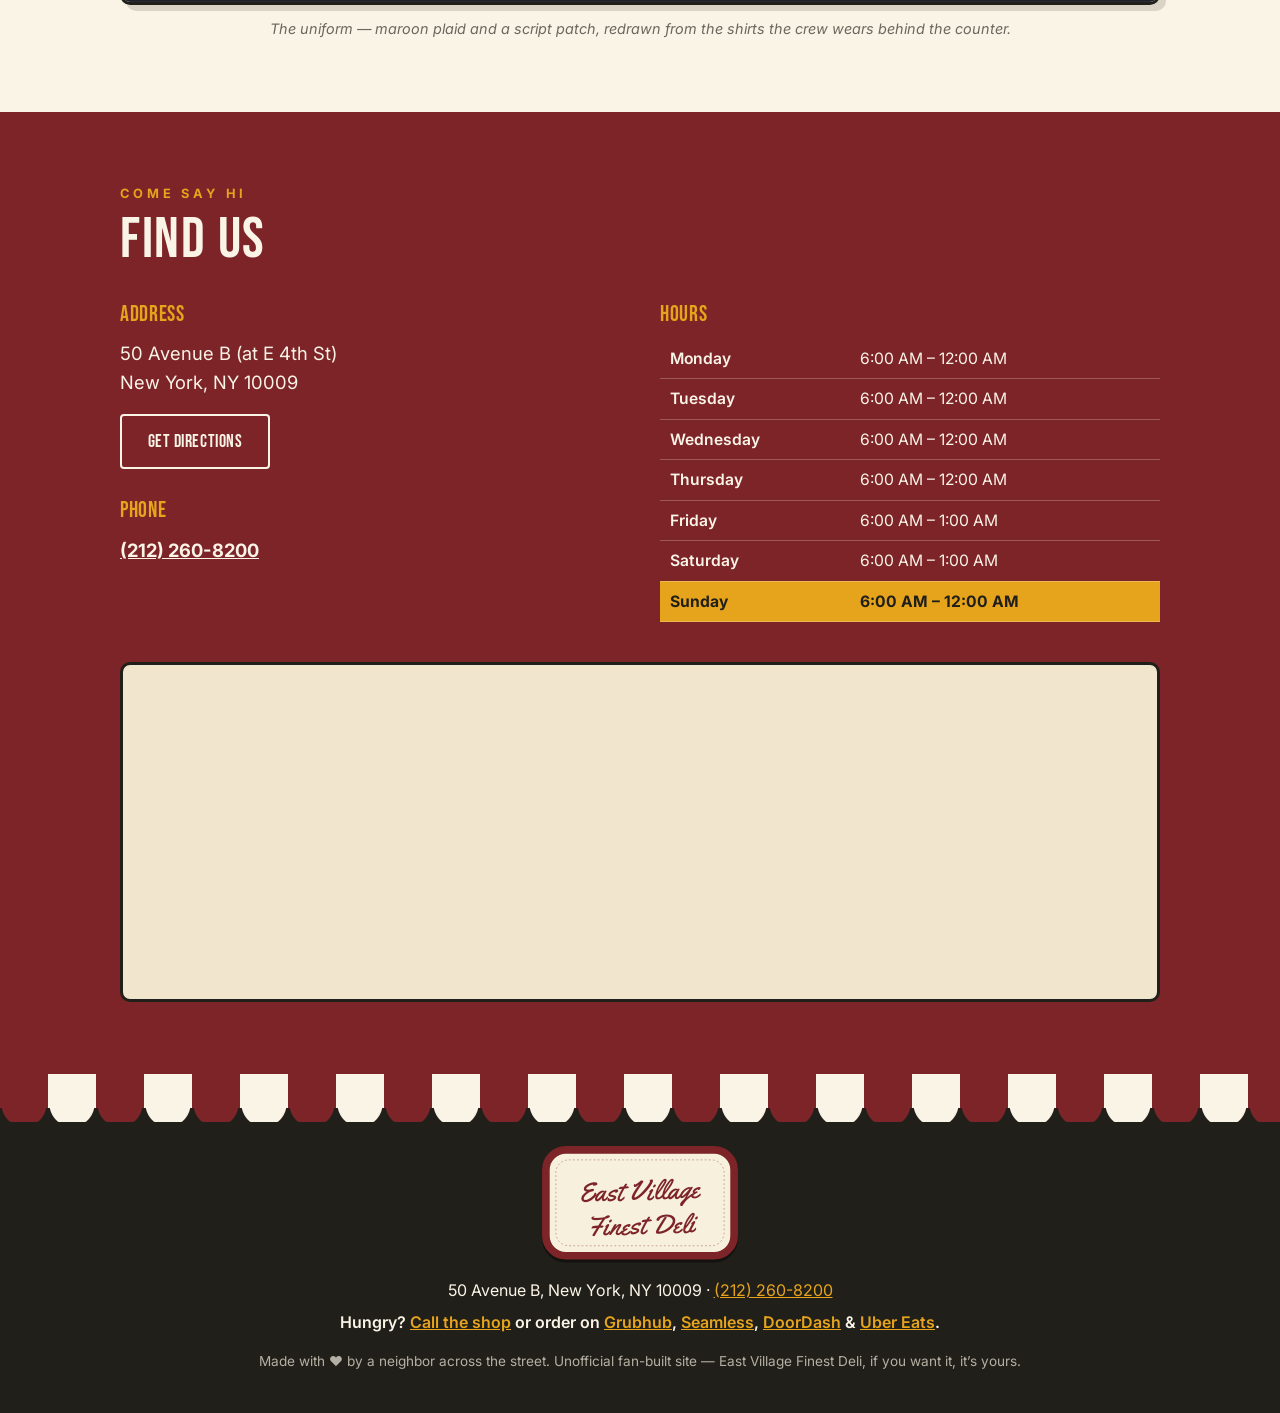
==== commit 52e038e6: "Move Order Online section above the menu Co-Authored-By: Claude Fable 5 <noreply@anthropic.com>" ====
--- a/index.html
+++ b/index.html
@@ -100,8 +100,8 @@
       <span id="nav-status-text"></span>
     </span>
     <nav class="nav-links" id="nav-links" aria-label="Main navigation">
+      <a href="#order">Order</a>
       <a href="#menu">Menu</a>
-      <a href="#order">Order</a>
       <a href="#about">About</a>
       <a href="#visit">Visit</a>
       <a class="btn btn-solid nav-cta" href="#order">Order Now</a>
@@ -170,6 +170,38 @@
         <div class="ticker-track">
           <span>Sandwiches &bull; Coffee Bar &bull; Bagels &bull; Wraps &bull; Heroes &bull; Smoothies &bull; Groceries &bull; Open 7 Days &bull;&nbsp;</span><span>Sandwiches &bull; Coffee Bar &bull; Bagels &bull; Wraps &bull; Heroes &bull; Smoothies &bull; Groceries &bull; Open 7 Days &bull;&nbsp;</span>
         </div>
+      </div>
+    </section>
+
+    <!-- ============ ORDER ============ -->
+    <section class="section order" id="order">
+      <div class="section-inner">
+        <p class="section-eyebrow">Can&rsquo;t Make It In?</p>
+        <h2>Order Online</h2>
+        <p class="section-lede"><strong>4.9 &#9733; across 800+ delivery reviews.</strong> The deli is on all four apps &mdash; pick yours and it&rsquo;s at your door.</p>
+        <div class="order-grid">
+          <a class="order-card grubhub" href="https://www.grubhub.com/restaurant/east-village-finest-deli-50-avenue-b-new-york/2266846" target="_blank" rel="noopener">
+            <img class="order-logo" src="assets/logos/grubhub.svg" alt="Grubhub">
+            <span class="order-arrow" aria-hidden="true">&rarr;</span>
+          </a>
+          <a class="order-card seamless" href="https://www.seamless.com/menu/east-village-finest-deli-50-avenue-b-new-york/2266846" target="_blank" rel="noopener">
+            <img class="order-logo" src="assets/logos/seamless.svg" alt="Seamless">
+            <span class="order-arrow" aria-hidden="true">&rarr;</span>
+          </a>
+          <a class="order-card doordash" href="https://www.doordash.com/store/east-village-finest-deli-new-york-545429/" target="_blank" rel="noopener">
+            <img class="order-logo" src="assets/logos/doordash.svg" alt="DoorDash">
+            <span class="order-arrow" aria-hidden="true">&rarr;</span>
+          </a>
+          <a class="order-card ubereats" href="https://www.ubereats.com/store/east-village-finest-deli/pnjrsppMQqGb7pFQu2CI8g" target="_blank" rel="noopener">
+            <img class="order-logo" src="assets/logos/ubereats.svg" alt="Uber Eats">
+            <span class="order-arrow" aria-hidden="true">&rarr;</span>
+          </a>
+        </div>
+        <a class="call-direct" href="tel:+12122608200">
+          <span class="call-direct-label">Or go direct &mdash; call the counter</span>
+          <strong class="call-direct-number">(212) 260-8200</strong>
+          <span class="call-direct-note">Order straight from the shop &mdash; no app, no fees, hot and ready when you walk over.</span>
+        </a>
       </div>
     </section>
 
@@ -249,38 +281,6 @@
       </div>
     </section>
 
-    <!-- ============ ORDER ============ -->
-    <section class="section order" id="order">
-      <div class="section-inner">
-        <p class="section-eyebrow">Can&rsquo;t Make It In?</p>
-        <h2>Order Online</h2>
-        <p class="section-lede"><strong>4.9 &#9733; across 800+ delivery reviews.</strong> The deli is on all four apps &mdash; pick yours and it&rsquo;s at your door.</p>
-        <div class="order-grid">
-          <a class="order-card grubhub" href="https://www.grubhub.com/restaurant/east-village-finest-deli-50-avenue-b-new-york/2266846" target="_blank" rel="noopener">
-            <img class="order-logo" src="assets/logos/grubhub.svg" alt="Grubhub">
-            <span class="order-arrow" aria-hidden="true">&rarr;</span>
-          </a>
-          <a class="order-card seamless" href="https://www.seamless.com/menu/east-village-finest-deli-50-avenue-b-new-york/2266846" target="_blank" rel="noopener">
-            <img class="order-logo" src="assets/logos/seamless.svg" alt="Seamless">
-            <span class="order-arrow" aria-hidden="true">&rarr;</span>
-          </a>
-          <a class="order-card doordash" href="https://www.doordash.com/store/east-village-finest-deli-new-york-545429/" target="_blank" rel="noopener">
-            <img class="order-logo" src="assets/logos/doordash.svg" alt="DoorDash">
-            <span class="order-arrow" aria-hidden="true">&rarr;</span>
-          </a>
-          <a class="order-card ubereats" href="https://www.ubereats.com/store/east-village-finest-deli/pnjrsppMQqGb7pFQu2CI8g" target="_blank" rel="noopener">
-            <img class="order-logo" src="assets/logos/ubereats.svg" alt="Uber Eats">
-            <span class="order-arrow" aria-hidden="true">&rarr;</span>
-          </a>
-        </div>
-        <a class="call-direct" href="tel:+12122608200">
-          <span class="call-direct-label">Or go direct &mdash; call the counter</span>
-          <strong class="call-direct-number">(212) 260-8200</strong>
-          <span class="call-direct-note">Order straight from the shop &mdash; no app, no fees, hot and ready when you walk over.</span>
-        </a>
-      </div>
-    </section>
-
     <!-- ============ ABOUT ============ -->
     <section class="section about" id="about">
       <div class="section-inner">
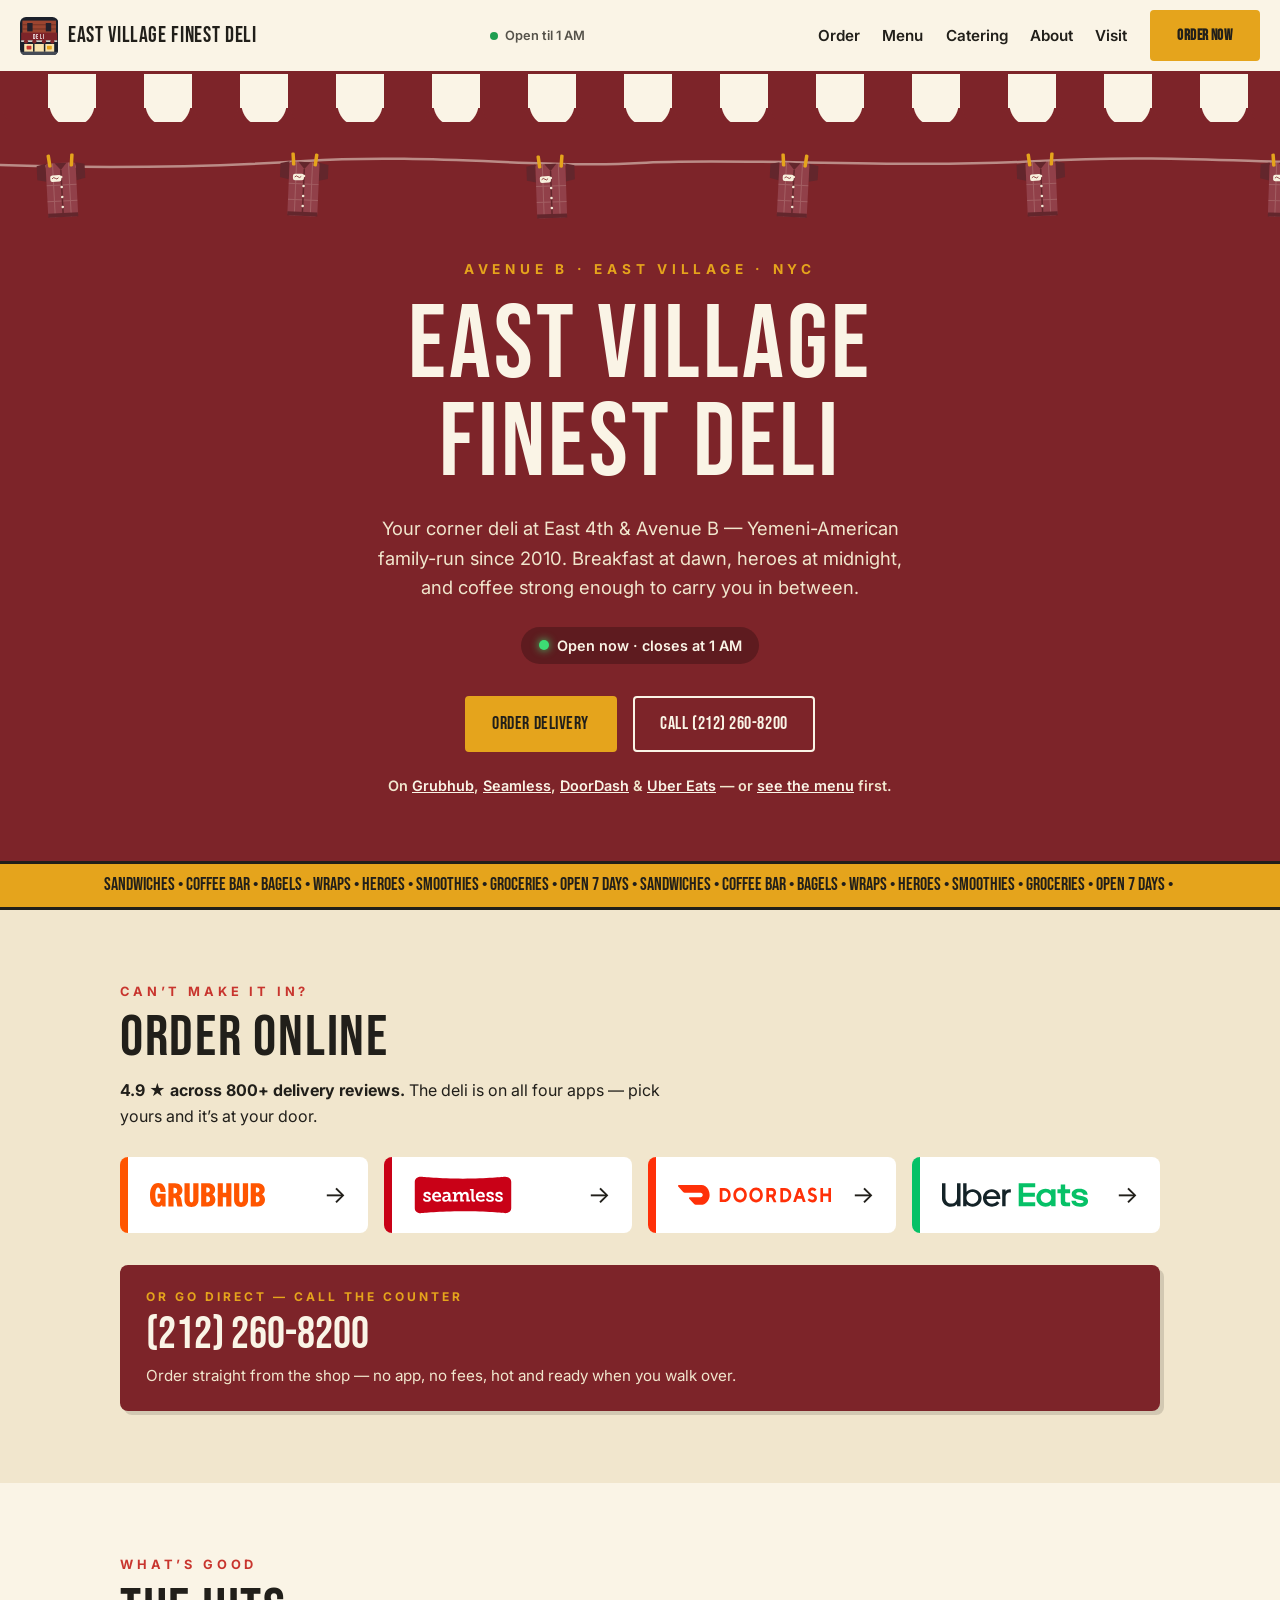
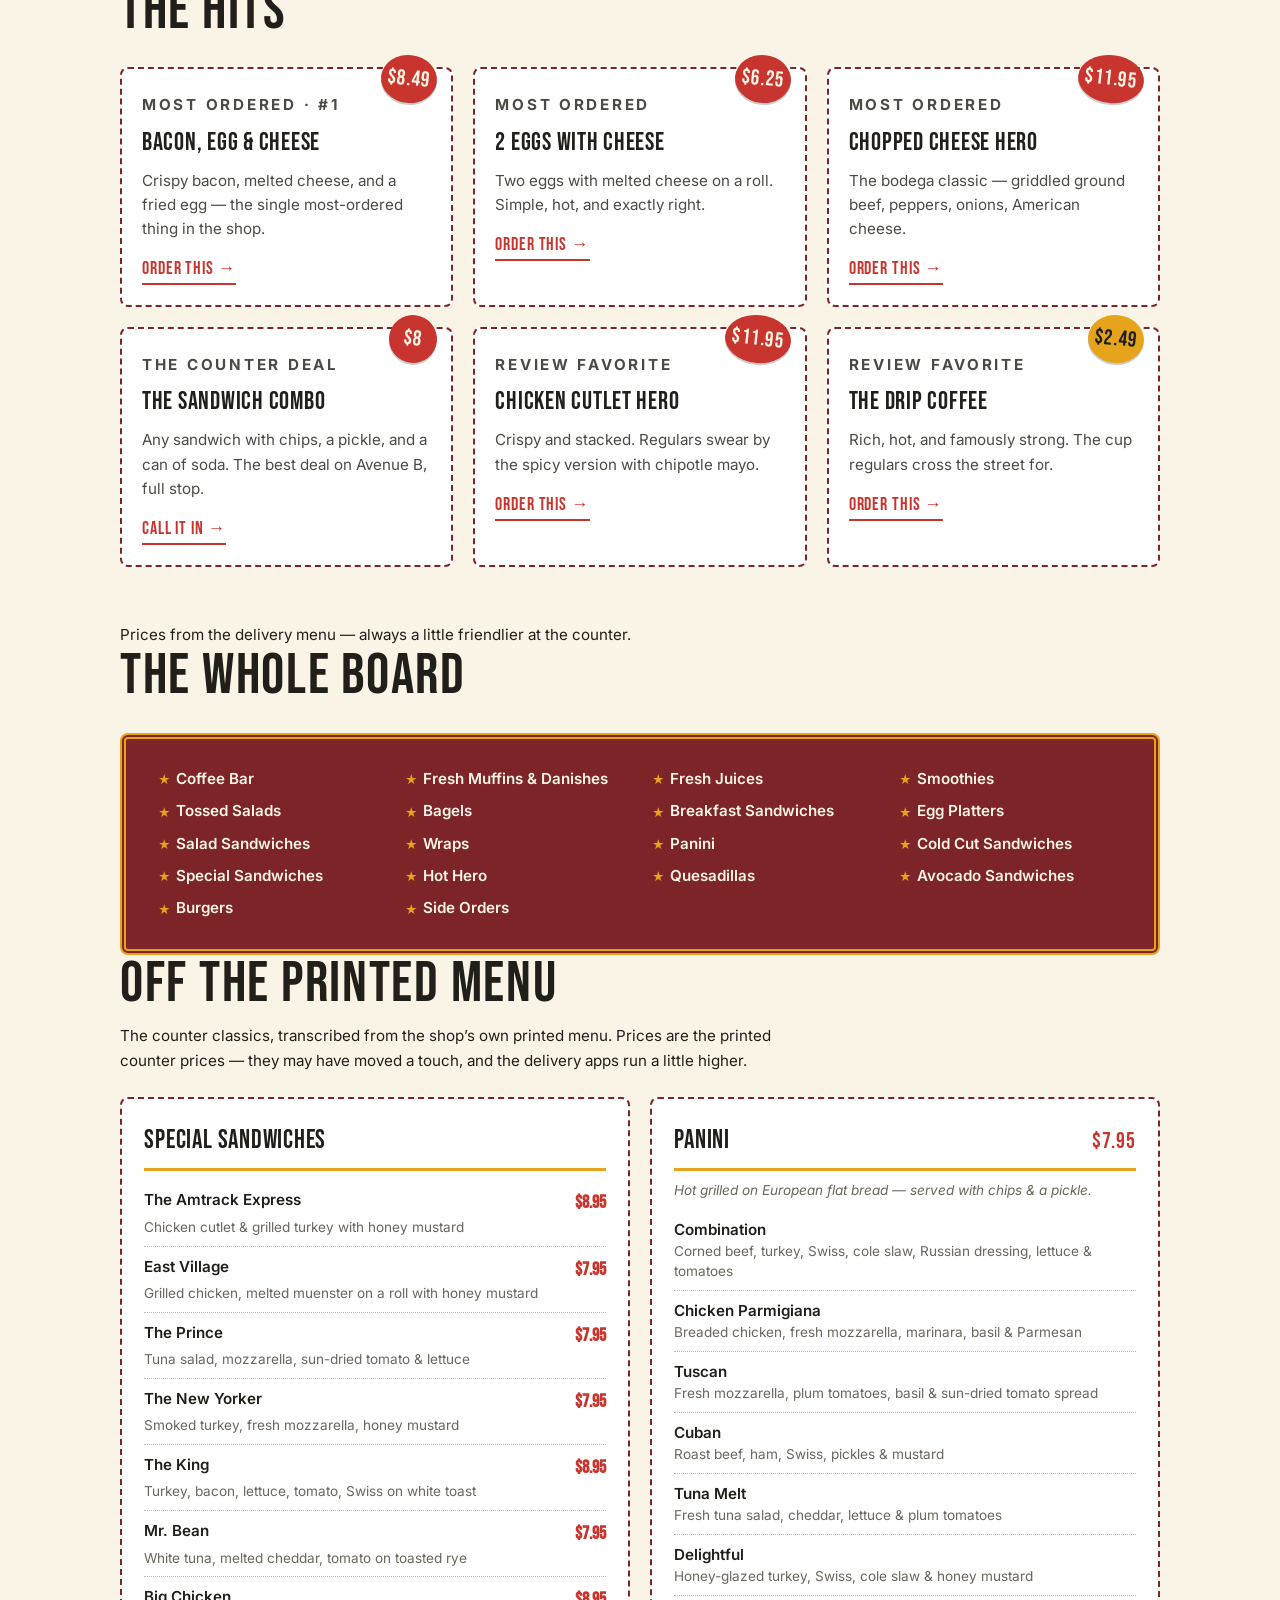
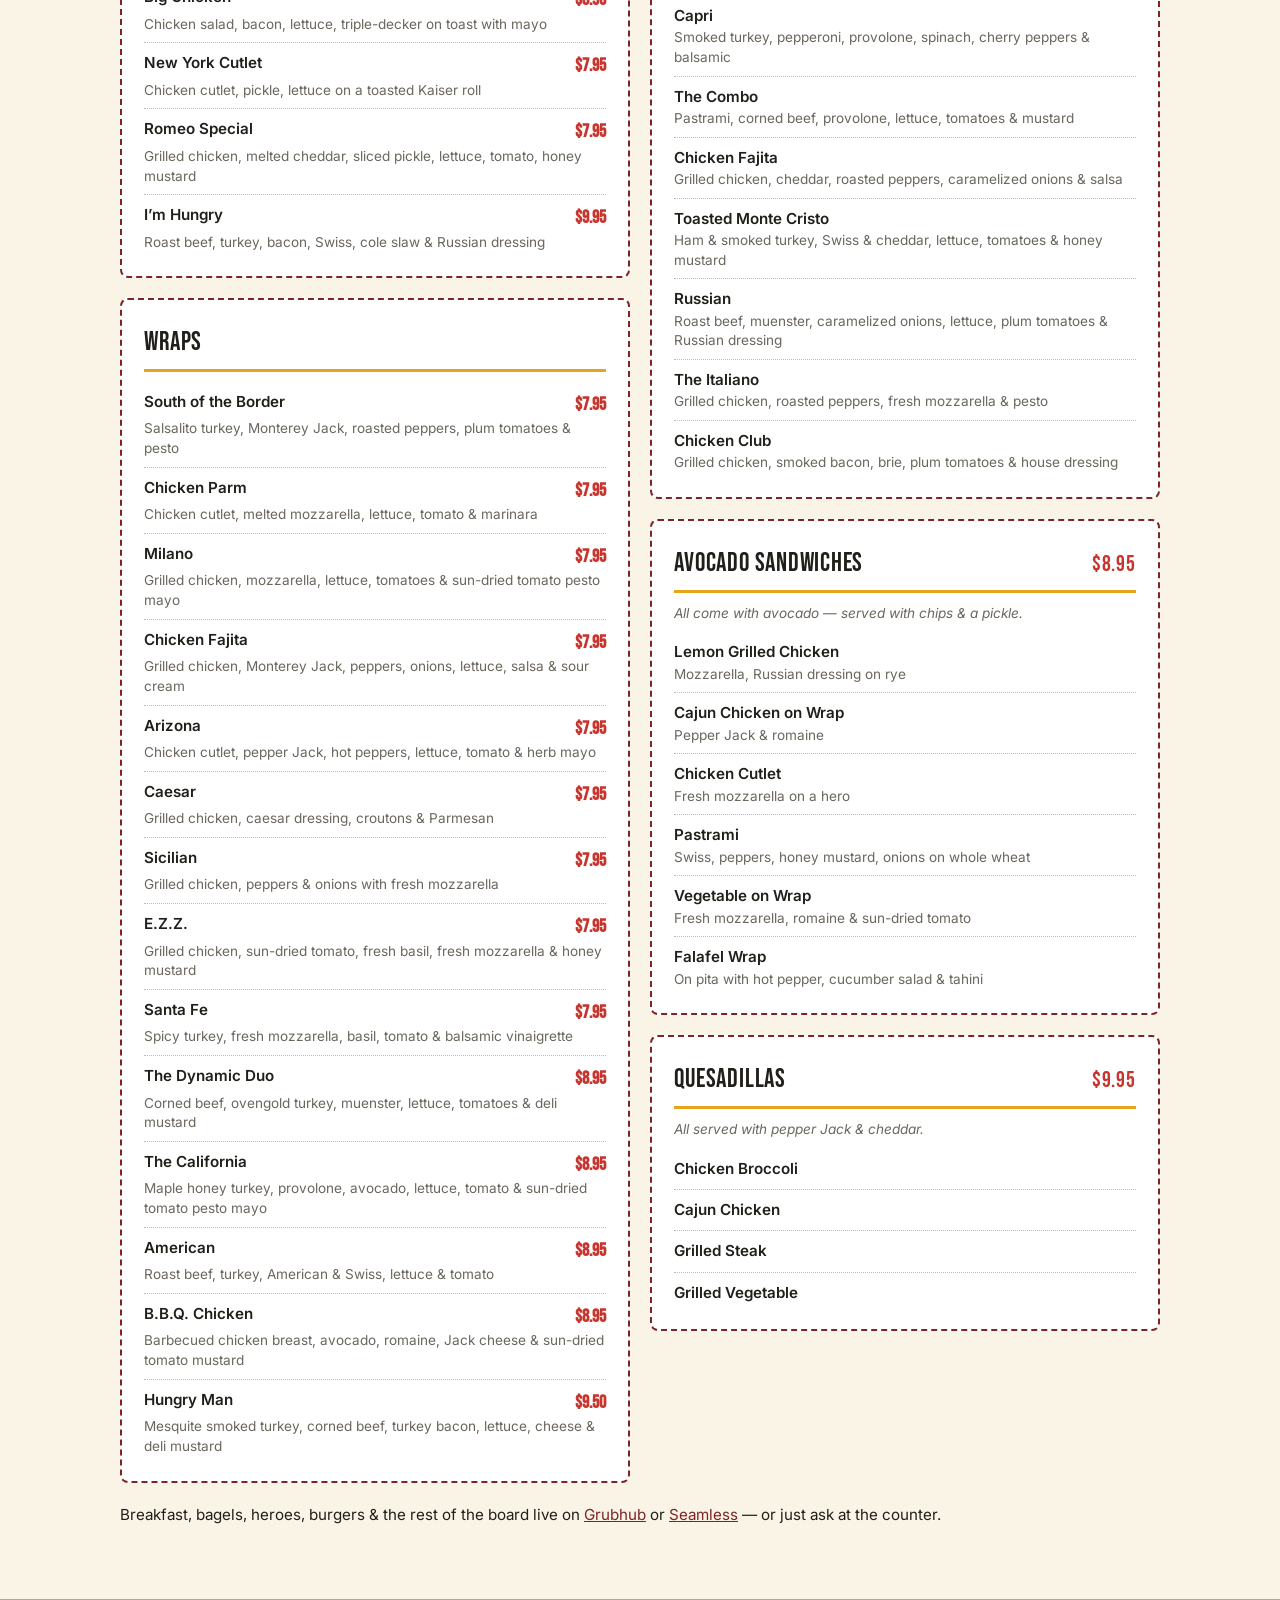
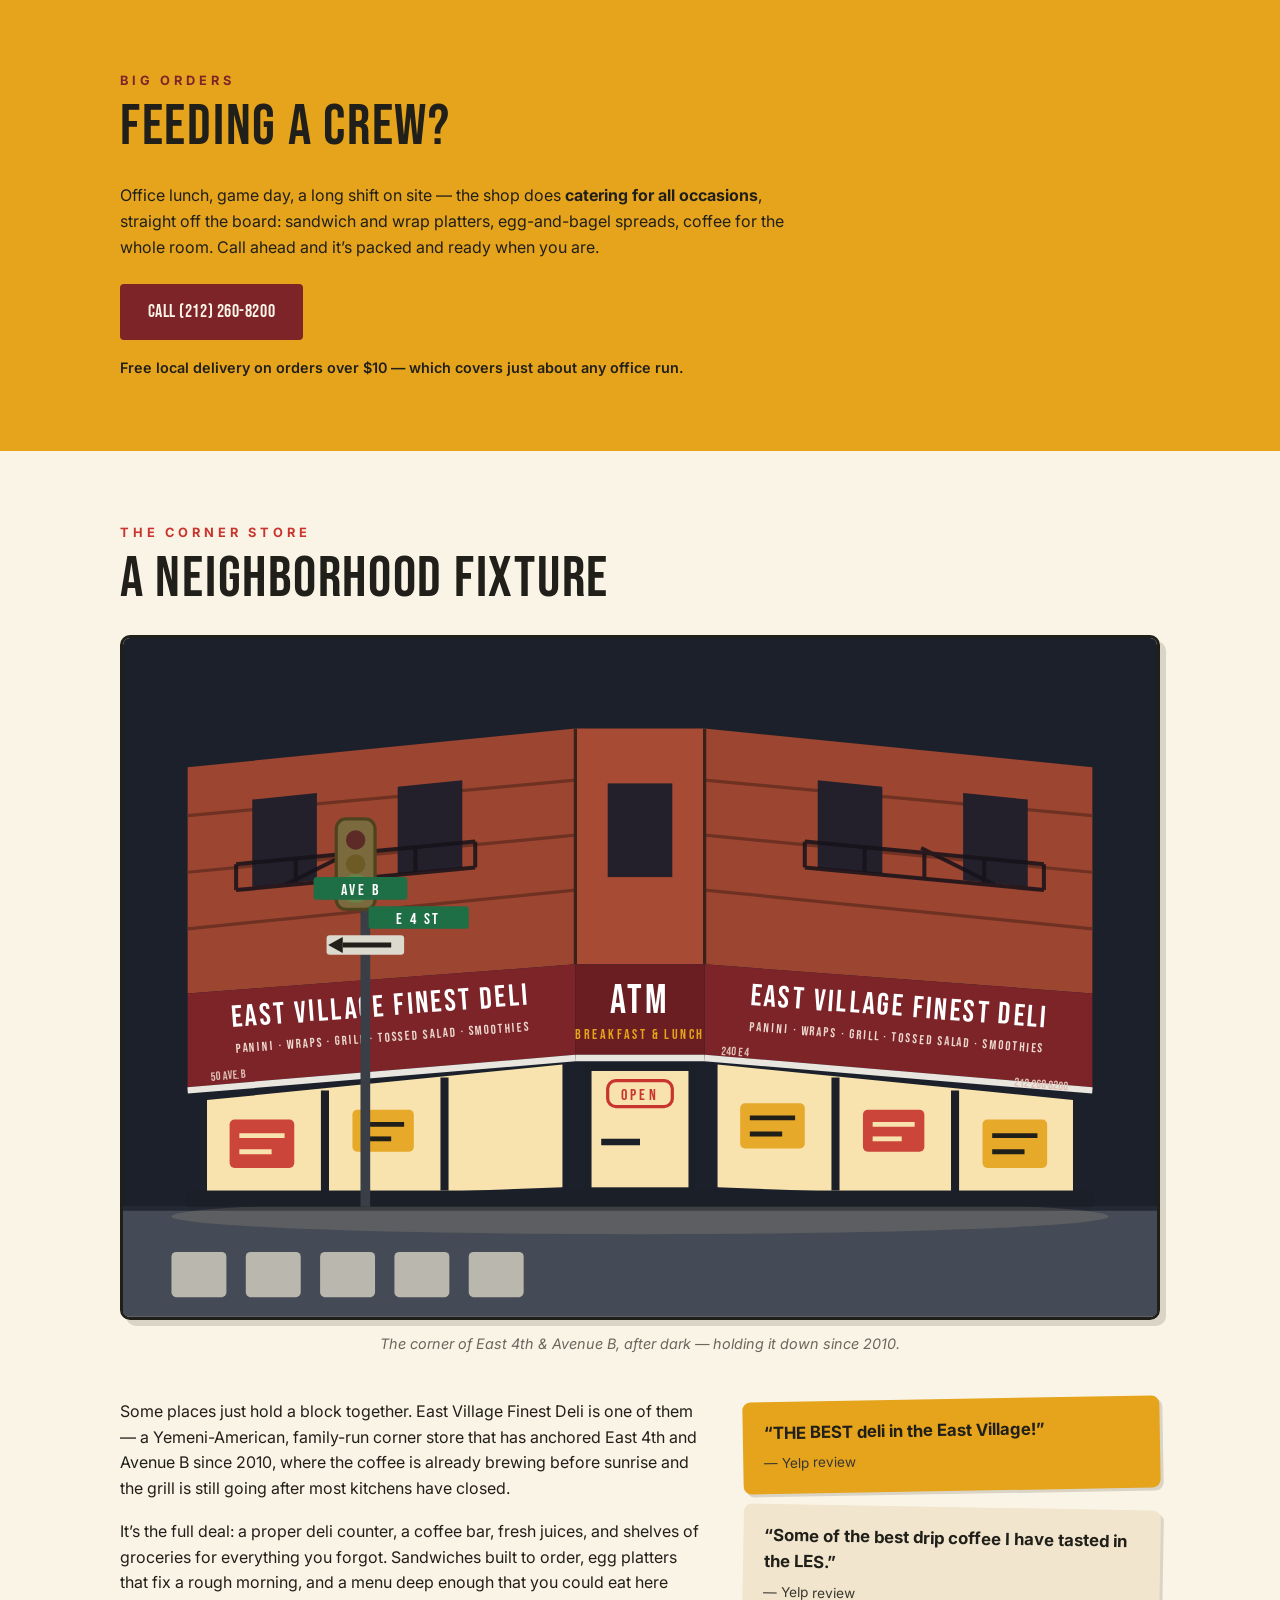
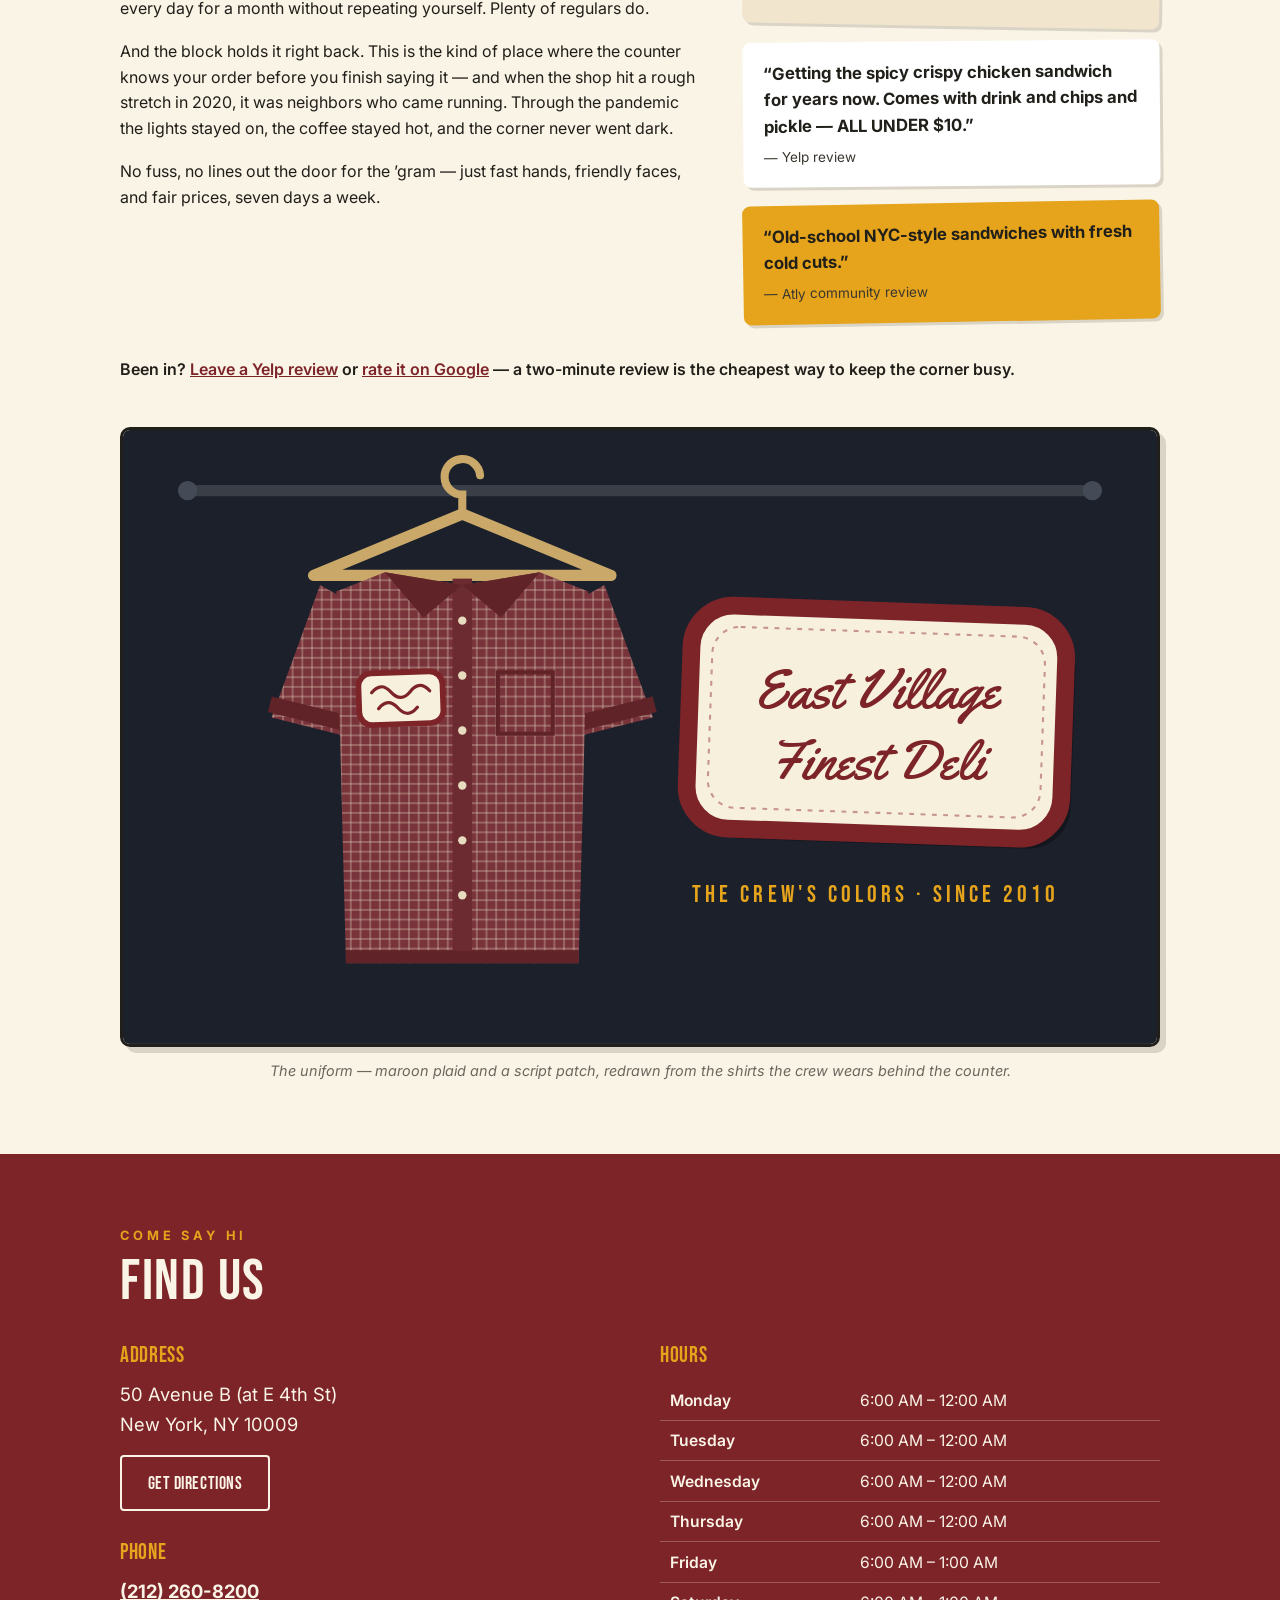
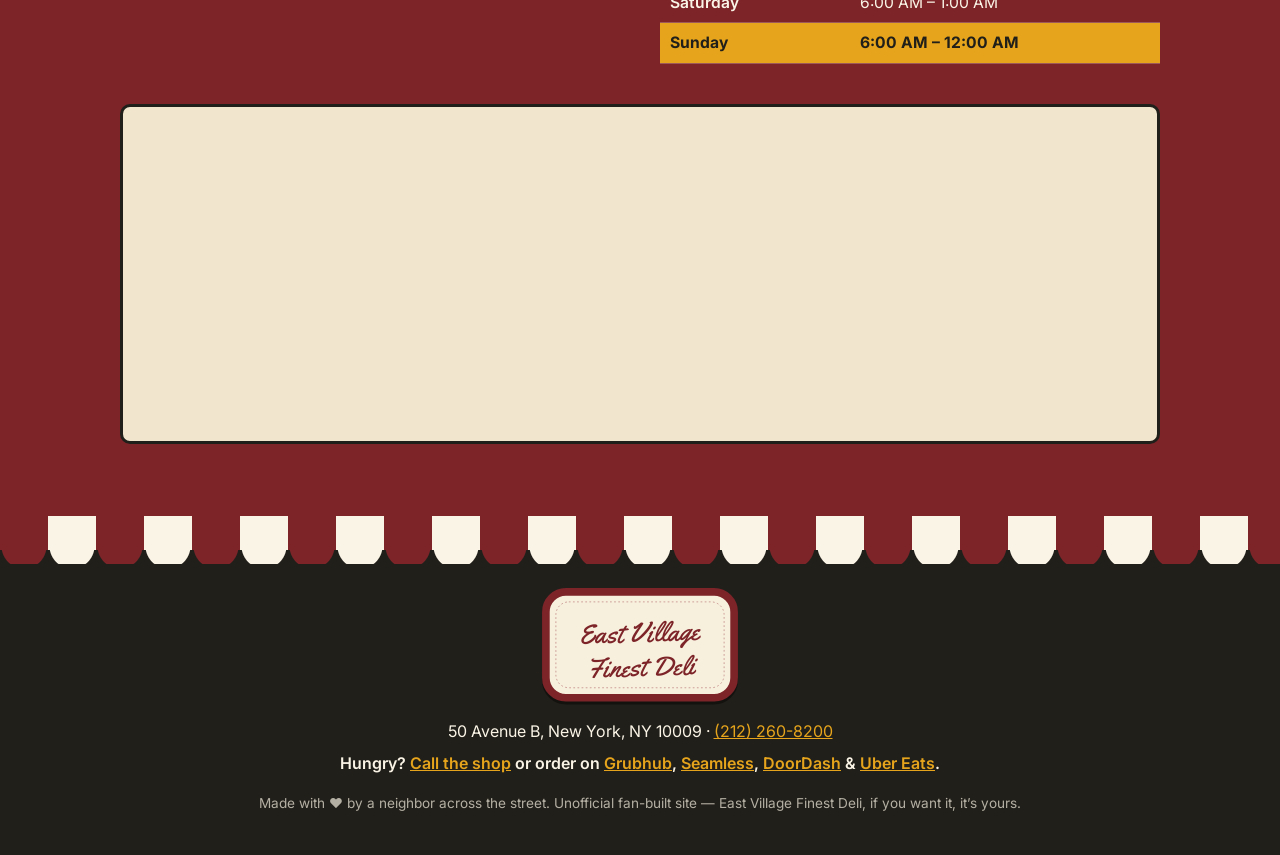
==== commit 4727f2d5: "Add printed menu board, catering section, and review CTA Transcribe the shop's printed menu (special" ====
--- a/index.html
+++ b/index.html
@@ -48,7 +48,25 @@
         "closes": "01:00"
       }
     ],
-    "menu": "https://www.grubhub.com/restaurant/east-village-finest-deli-50-avenue-b-new-york/2266846",
+    "url": "https://bjornswanson0.github.io/east-village-finest-deli/",
+    "menu": "https://bjornswanson0.github.io/east-village-finest-deli/#menu",
+    "sameAs": [
+      "https://www.yelp.com/biz/east-village-finest-deli-new-york",
+      "https://www.tripadvisor.com/Restaurant_Review-g60763-d4868355-Reviews-East_Village_Finest_Deli-New_York_City_New_York.html",
+      "https://www.grubhub.com/restaurant/east-village-finest-deli-50-avenue-b-new-york/2266846",
+      "https://www.seamless.com/menu/east-village-finest-deli-50-avenue-b-new-york/2266846",
+      "https://www.doordash.com/store/east-village-finest-deli-new-york-545429/",
+      "https://www.ubereats.com/store/east-village-finest-deli/pnjrsppMQqGb7pFQu2CI8g"
+    ],
+    "potentialAction": {
+      "@type": "OrderAction",
+      "target": [
+        "https://www.grubhub.com/restaurant/east-village-finest-deli-50-avenue-b-new-york/2266846",
+        "https://www.seamless.com/menu/east-village-finest-deli-50-avenue-b-new-york/2266846",
+        "https://www.doordash.com/store/east-village-finest-deli-new-york-545429/",
+        "https://www.ubereats.com/store/east-village-finest-deli/pnjrsppMQqGb7pFQu2CI8g"
+      ]
+    },
     "foundingDate": "2010",
     "priceRange": "$"
   }
@@ -102,6 +120,7 @@
     <nav class="nav-links" id="nav-links" aria-label="Main navigation">
       <a href="#order">Order</a>
       <a href="#menu">Menu</a>
+      <a href="#catering">Catering</a>
       <a href="#about">About</a>
       <a href="#visit">Visit</a>
       <a class="btn btn-solid nav-cta" href="#order">Order Now</a>
@@ -277,7 +296,97 @@
           <li>Burgers</li>
           <li>Side Orders</li>
         </ul>
-        <p class="menu-note">Browse the full menu with prices on <a href="https://www.grubhub.com/restaurant/east-village-finest-deli-50-avenue-b-new-york/2266846" target="_blank" rel="noopener">Grubhub</a> or <a href="https://www.seamless.com/menu/east-village-finest-deli-50-avenue-b-new-york/2266846" target="_blank" rel="noopener">Seamless</a>.</p>
+        <h2 class="board-title">Off the Printed Menu</h2>
+        <p class="menu-lede">The counter classics, transcribed from the shop&rsquo;s own printed menu. Prices are the printed counter prices &mdash; they may have moved a touch, and the delivery apps run a little higher.</p>
+        <div class="menu-board">
+          <article class="menu-cat">
+            <h3>Special Sandwiches</h3>
+            <ul class="menu-items">
+              <li><p class="mi-line"><span>The Amtrack Express</span><span class="mi-price">$8.95</span></p><p class="mi-desc">Chicken cutlet &amp; grilled turkey with honey mustard</p></li>
+              <li><p class="mi-line"><span>East Village</span><span class="mi-price">$7.95</span></p><p class="mi-desc">Grilled chicken, melted muenster on a roll with honey mustard</p></li>
+              <li><p class="mi-line"><span>The Prince</span><span class="mi-price">$7.95</span></p><p class="mi-desc">Tuna salad, mozzarella, sun-dried tomato &amp; lettuce</p></li>
+              <li><p class="mi-line"><span>The New Yorker</span><span class="mi-price">$7.95</span></p><p class="mi-desc">Smoked turkey, fresh mozzarella, honey mustard</p></li>
+              <li><p class="mi-line"><span>The King</span><span class="mi-price">$8.95</span></p><p class="mi-desc">Turkey, bacon, lettuce, tomato, Swiss on white toast</p></li>
+              <li><p class="mi-line"><span>Mr. Bean</span><span class="mi-price">$7.95</span></p><p class="mi-desc">White tuna, melted cheddar, tomato on toasted rye</p></li>
+              <li><p class="mi-line"><span>Big Chicken</span><span class="mi-price">$8.95</span></p><p class="mi-desc">Chicken salad, bacon, lettuce, triple-decker on toast with mayo</p></li>
+              <li><p class="mi-line"><span>New York Cutlet</span><span class="mi-price">$7.95</span></p><p class="mi-desc">Chicken cutlet, pickle, lettuce on a toasted Kaiser roll</p></li>
+              <li><p class="mi-line"><span>Romeo Special</span><span class="mi-price">$7.95</span></p><p class="mi-desc">Grilled chicken, melted cheddar, sliced pickle, lettuce, tomato, honey mustard</p></li>
+              <li><p class="mi-line"><span>I&rsquo;m Hungry</span><span class="mi-price">$9.95</span></p><p class="mi-desc">Roast beef, turkey, bacon, Swiss, cole slaw &amp; Russian dressing</p></li>
+            </ul>
+          </article>
+          <article class="menu-cat">
+            <h3>Wraps</h3>
+            <ul class="menu-items">
+              <li><p class="mi-line"><span>South of the Border</span><span class="mi-price">$7.95</span></p><p class="mi-desc">Salsalito turkey, Monterey Jack, roasted peppers, plum tomatoes &amp; pesto</p></li>
+              <li><p class="mi-line"><span>Chicken Parm</span><span class="mi-price">$7.95</span></p><p class="mi-desc">Chicken cutlet, melted mozzarella, lettuce, tomato &amp; marinara</p></li>
+              <li><p class="mi-line"><span>Milano</span><span class="mi-price">$7.95</span></p><p class="mi-desc">Grilled chicken, mozzarella, lettuce, tomatoes &amp; sun-dried tomato pesto mayo</p></li>
+              <li><p class="mi-line"><span>Chicken Fajita</span><span class="mi-price">$7.95</span></p><p class="mi-desc">Grilled chicken, Monterey Jack, peppers, onions, lettuce, salsa &amp; sour cream</p></li>
+              <li><p class="mi-line"><span>Arizona</span><span class="mi-price">$7.95</span></p><p class="mi-desc">Chicken cutlet, pepper Jack, hot peppers, lettuce, tomato &amp; herb mayo</p></li>
+              <li><p class="mi-line"><span>Caesar</span><span class="mi-price">$7.95</span></p><p class="mi-desc">Grilled chicken, caesar dressing, croutons &amp; Parmesan</p></li>
+              <li><p class="mi-line"><span>Sicilian</span><span class="mi-price">$7.95</span></p><p class="mi-desc">Grilled chicken, peppers &amp; onions with fresh mozzarella</p></li>
+              <li><p class="mi-line"><span>E.Z.Z.</span><span class="mi-price">$7.95</span></p><p class="mi-desc">Grilled chicken, sun-dried tomato, fresh basil, fresh mozzarella &amp; honey mustard</p></li>
+              <li><p class="mi-line"><span>Santa Fe</span><span class="mi-price">$7.95</span></p><p class="mi-desc">Spicy turkey, fresh mozzarella, basil, tomato &amp; balsamic vinaigrette</p></li>
+              <li><p class="mi-line"><span>The Dynamic Duo</span><span class="mi-price">$8.95</span></p><p class="mi-desc">Corned beef, ovengold turkey, muenster, lettuce, tomatoes &amp; deli mustard</p></li>
+              <li><p class="mi-line"><span>The California</span><span class="mi-price">$8.95</span></p><p class="mi-desc">Maple honey turkey, provolone, avocado, lettuce, tomato &amp; sun-dried tomato pesto mayo</p></li>
+              <li><p class="mi-line"><span>American</span><span class="mi-price">$8.95</span></p><p class="mi-desc">Roast beef, turkey, American &amp; Swiss, lettuce &amp; tomato</p></li>
+              <li><p class="mi-line"><span>B.B.Q. Chicken</span><span class="mi-price">$8.95</span></p><p class="mi-desc">Barbecued chicken breast, avocado, romaine, Jack cheese &amp; sun-dried tomato mustard</p></li>
+              <li><p class="mi-line"><span>Hungry Man</span><span class="mi-price">$9.50</span></p><p class="mi-desc">Mesquite smoked turkey, corned beef, turkey bacon, lettuce, cheese &amp; deli mustard</p></li>
+            </ul>
+          </article>
+          <article class="menu-cat">
+            <h3>Panini <span class="cat-price">$7.95</span></h3>
+            <p class="cat-note">Hot grilled on European flat bread &mdash; served with chips &amp; a pickle.</p>
+            <ul class="menu-items">
+              <li><p class="mi-line"><span>Combination</span></p><p class="mi-desc">Corned beef, turkey, Swiss, cole slaw, Russian dressing, lettuce &amp; tomatoes</p></li>
+              <li><p class="mi-line"><span>Chicken Parmigiana</span></p><p class="mi-desc">Breaded chicken, fresh mozzarella, marinara, basil &amp; Parmesan</p></li>
+              <li><p class="mi-line"><span>Tuscan</span></p><p class="mi-desc">Fresh mozzarella, plum tomatoes, basil &amp; sun-dried tomato spread</p></li>
+              <li><p class="mi-line"><span>Cuban</span></p><p class="mi-desc">Roast beef, ham, Swiss, pickles &amp; mustard</p></li>
+              <li><p class="mi-line"><span>Tuna Melt</span></p><p class="mi-desc">Fresh tuna salad, cheddar, lettuce &amp; plum tomatoes</p></li>
+              <li><p class="mi-line"><span>Delightful</span></p><p class="mi-desc">Honey-glazed turkey, Swiss, cole slaw &amp; honey mustard</p></li>
+              <li><p class="mi-line"><span>Capri</span></p><p class="mi-desc">Smoked turkey, pepperoni, provolone, spinach, cherry peppers &amp; balsamic</p></li>
+              <li><p class="mi-line"><span>The Combo</span></p><p class="mi-desc">Pastrami, corned beef, provolone, lettuce, tomatoes &amp; mustard</p></li>
+              <li><p class="mi-line"><span>Chicken Fajita</span></p><p class="mi-desc">Grilled chicken, cheddar, roasted peppers, caramelized onions &amp; salsa</p></li>
+              <li><p class="mi-line"><span>Toasted Monte Cristo</span></p><p class="mi-desc">Ham &amp; smoked turkey, Swiss &amp; cheddar, lettuce, tomatoes &amp; honey mustard</p></li>
+              <li><p class="mi-line"><span>Russian</span></p><p class="mi-desc">Roast beef, muenster, caramelized onions, lettuce, plum tomatoes &amp; Russian dressing</p></li>
+              <li><p class="mi-line"><span>The Italiano</span></p><p class="mi-desc">Grilled chicken, roasted peppers, fresh mozzarella &amp; pesto</p></li>
+              <li><p class="mi-line"><span>Chicken Club</span></p><p class="mi-desc">Grilled chicken, smoked bacon, brie, plum tomatoes &amp; house dressing</p></li>
+            </ul>
+          </article>
+          <article class="menu-cat">
+            <h3>Avocado Sandwiches <span class="cat-price">$8.95</span></h3>
+            <p class="cat-note">All come with avocado &mdash; served with chips &amp; a pickle.</p>
+            <ul class="menu-items">
+              <li><p class="mi-line"><span>Lemon Grilled Chicken</span></p><p class="mi-desc">Mozzarella, Russian dressing on rye</p></li>
+              <li><p class="mi-line"><span>Cajun Chicken on Wrap</span></p><p class="mi-desc">Pepper Jack &amp; romaine</p></li>
+              <li><p class="mi-line"><span>Chicken Cutlet</span></p><p class="mi-desc">Fresh mozzarella on a hero</p></li>
+              <li><p class="mi-line"><span>Pastrami</span></p><p class="mi-desc">Swiss, peppers, honey mustard, onions on whole wheat</p></li>
+              <li><p class="mi-line"><span>Vegetable on Wrap</span></p><p class="mi-desc">Fresh mozzarella, romaine &amp; sun-dried tomato</p></li>
+              <li><p class="mi-line"><span>Falafel Wrap</span></p><p class="mi-desc">On pita with hot pepper, cucumber salad &amp; tahini</p></li>
+            </ul>
+          </article>
+          <article class="menu-cat">
+            <h3>Quesadillas <span class="cat-price">$9.95</span></h3>
+            <p class="cat-note">All served with pepper Jack &amp; cheddar.</p>
+            <ul class="menu-items">
+              <li><p class="mi-line"><span>Chicken Broccoli</span></p></li>
+              <li><p class="mi-line"><span>Cajun Chicken</span></p></li>
+              <li><p class="mi-line"><span>Grilled Steak</span></p></li>
+              <li><p class="mi-line"><span>Grilled Vegetable</span></p></li>
+            </ul>
+          </article>
+        </div>
+        <p class="menu-note">Breakfast, bagels, heroes, burgers &amp; the rest of the board live on <a href="https://www.grubhub.com/restaurant/east-village-finest-deli-50-avenue-b-new-york/2266846" target="_blank" rel="noopener">Grubhub</a> or <a href="https://www.seamless.com/menu/east-village-finest-deli-50-avenue-b-new-york/2266846" target="_blank" rel="noopener">Seamless</a> &mdash; or just ask at the counter.</p>
+      </div>
+    </section>
+
+    <!-- ============ CATERING ============ -->
+    <section class="section catering" id="catering">
+      <div class="section-inner">
+        <p class="section-eyebrow">Big Orders</p>
+        <h2>Feeding a Crew?</h2>
+        <p class="catering-lede">Office lunch, game day, a long shift on site &mdash; the shop does <strong>catering for all occasions</strong>, straight off the board: sandwich and wrap platters, egg-and-bagel spreads, coffee for the whole room. Call ahead and it&rsquo;s packed and ready when you are.</p>
+        <a class="btn btn-solid" href="tel:+12122608200">Call (212) 260-8200</a>
+        <p class="catering-note">Free local delivery on orders over $10 &mdash; which covers just about any office run.</p>
       </div>
     </section>
 
@@ -436,6 +545,8 @@
           </ul>
         </div>
 
+        <p class="review-cta">Been in? <a href="https://www.yelp.com/biz/east-village-finest-deli-new-york" target="_blank" rel="noopener">Leave a Yelp review</a> or <a href="https://maps.google.com/?q=East+Village+Finest+Deli,+50+Avenue+B,+New+York,+NY+10009" target="_blank" rel="noopener">rate it on Google</a> &mdash; a two-minute review is the cheapest way to keep the corner busy.</p>
+
         <figure class="uniform">
           <svg viewBox="0 0 640 380" role="img" aria-label="Illustration of the crew's uniform: a maroon micro-check work shirt on a wooden hanger beside the embroidered East Village Finest Deli patch in maroon script on cream twill.">
             <defs>
--- a/styles.css
+++ b/styles.css
@@ -435,6 +435,91 @@
 
 .menu-note { margin-top: 1.25rem; font-size: 0.95rem; }
 
+/* ---------- Menu: printed-menu board ---------- */
+.board-title + .menu-lede { margin: -1rem 0 1.5rem; max-width: 42rem; font-size: 0.95rem; }
+
+.menu-board {
+  columns: 2;
+  column-gap: 1.25rem;
+}
+
+.menu-cat {
+  break-inside: avoid;
+  background: #fff;
+  border: 2px dashed var(--maroon);
+  border-radius: 8px;
+  padding: 1.4rem 1.4rem 1rem;
+  margin-bottom: 1.25rem;
+}
+
+.menu-cat h3 {
+  display: flex;
+  justify-content: space-between;
+  align-items: baseline;
+  gap: 0.75rem;
+  font-size: 1.6rem;
+  border-bottom: 3px solid var(--mustard);
+  padding-bottom: 0.35rem;
+  margin-bottom: 0.6rem;
+}
+
+.cat-price { color: var(--red); font-size: 1.35rem; white-space: nowrap; }
+
+.cat-note {
+  font-size: 0.85rem;
+  color: #6b675e;
+  font-style: italic;
+  margin-bottom: 0.5rem;
+}
+
+.menu-items { list-style: none; }
+
+.menu-items li {
+  padding: 0.5rem 0;
+  border-bottom: 1px dotted rgba(125, 36, 41, 0.35);
+}
+
+.menu-items li:last-child { border-bottom: none; }
+
+.mi-line {
+  display: flex;
+  justify-content: space-between;
+  gap: 0.75rem;
+  font-weight: 600;
+  font-size: 0.95rem;
+}
+
+.mi-price {
+  font-family: var(--display);
+  font-size: 1.15rem;
+  color: var(--red);
+  white-space: nowrap;
+}
+
+.mi-desc { font-size: 0.85rem; color: #6b675e; line-height: 1.45; }
+
+/* ---------- Catering ---------- */
+.catering { background: var(--mustard); }
+
+.catering .section-eyebrow { color: var(--maroon); }
+
+.catering-lede { max-width: 42rem; margin-bottom: 1.5rem; }
+
+.catering .btn-solid {
+  background: var(--maroon);
+  border-color: var(--maroon);
+  color: var(--cream) !important;
+}
+
+.catering .btn-solid:hover {
+  background: var(--maroon-dark);
+  border-color: var(--maroon-dark);
+}
+
+.catering-note { margin-top: 1rem; font-size: 0.9rem; font-weight: 600; }
+
+.review-cta { margin-top: 2.25rem; font-weight: 600; }
+
 /* ---------- Order ---------- */
 .order { background: var(--cream-dark); }
 
@@ -720,6 +805,8 @@
 
   .about-cols,
   .visit-cols { grid-template-columns: 1fr; }
+
+  .menu-board { columns: 1; }
 
   .section { padding: 3.25rem 1.25rem; }
 
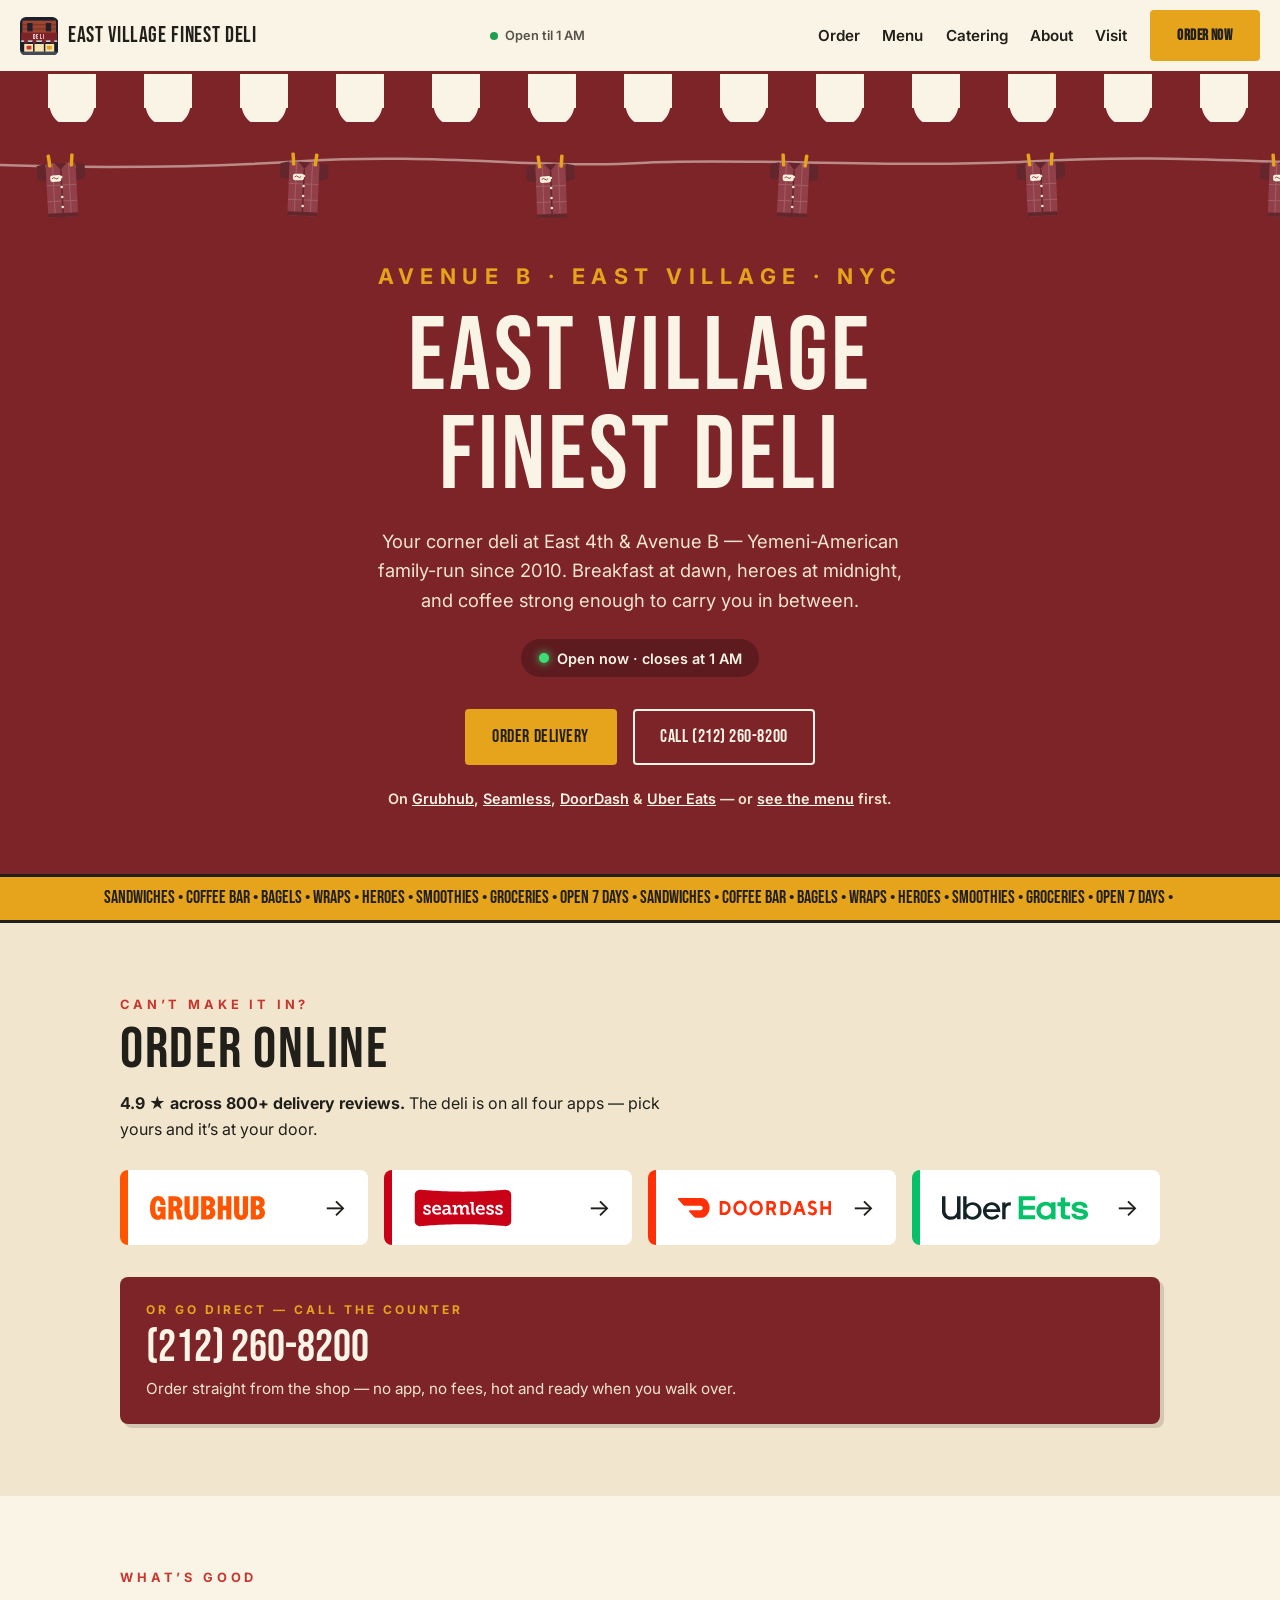
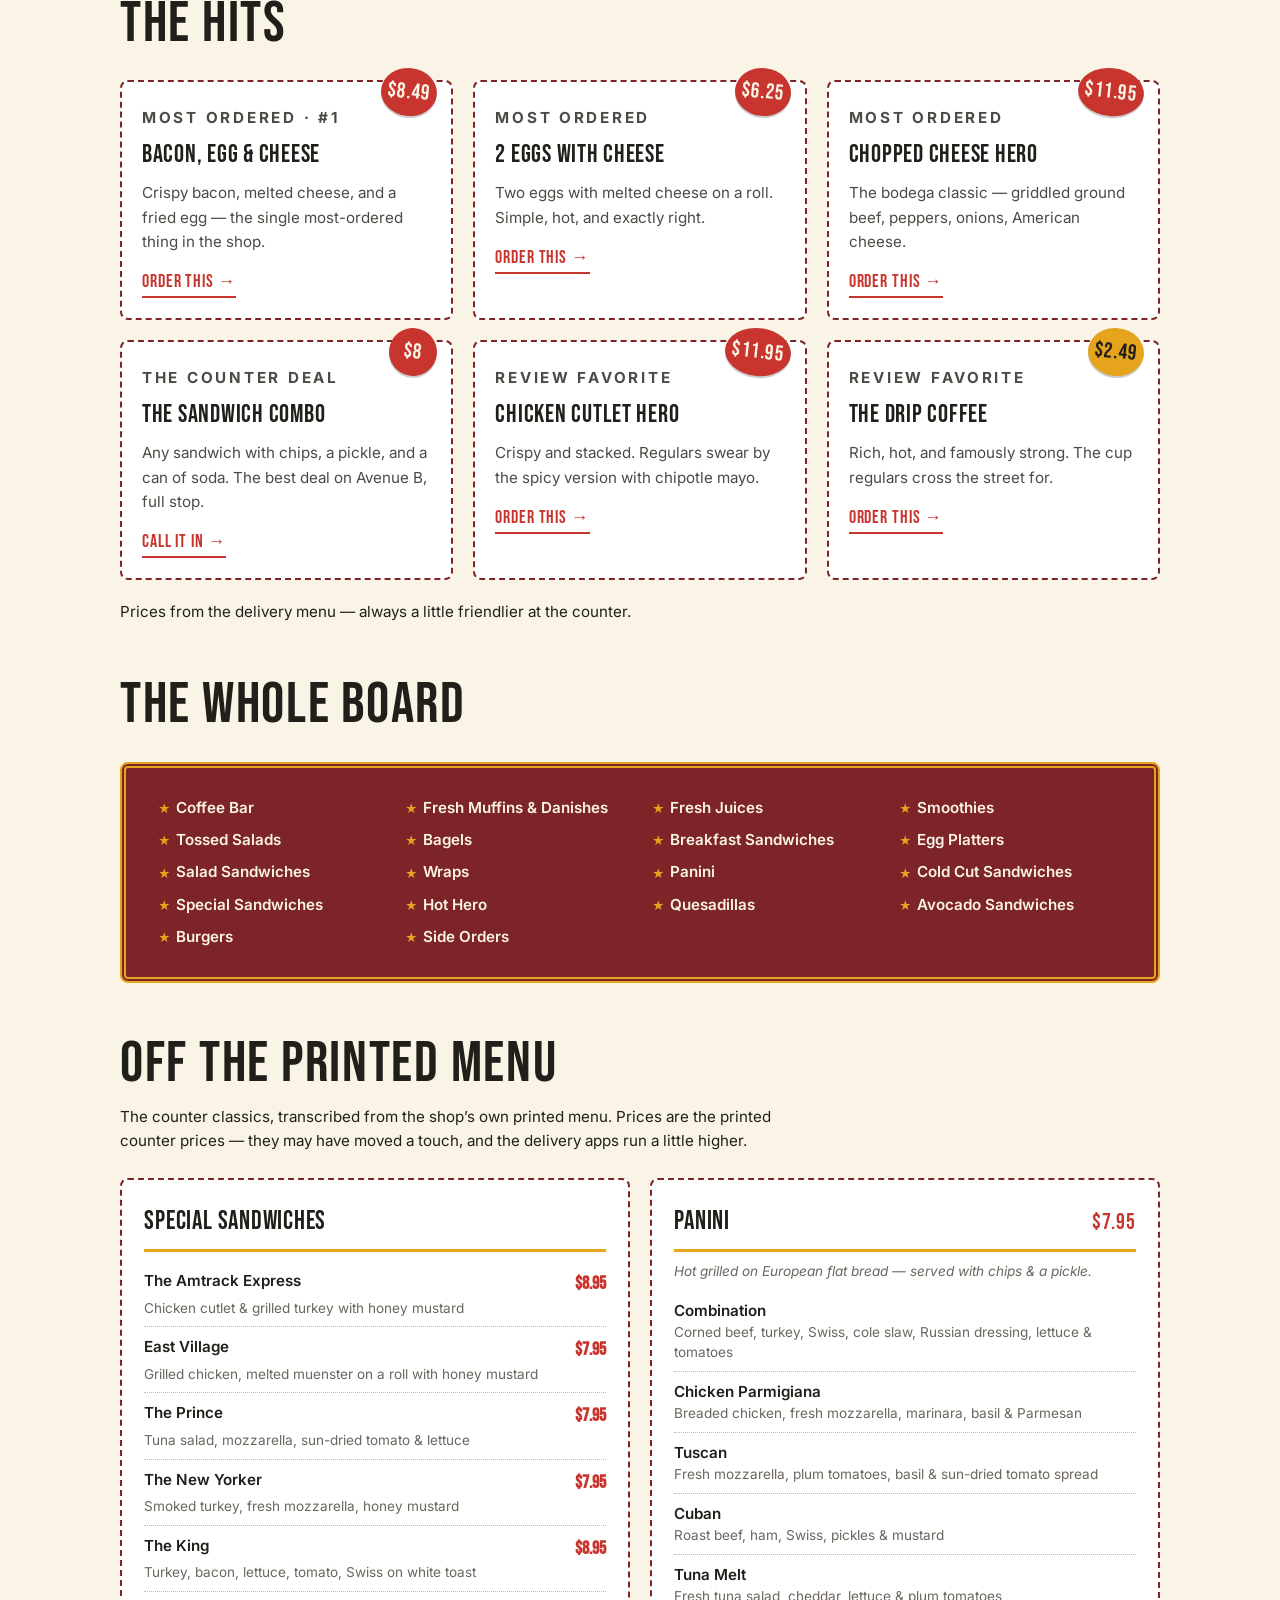
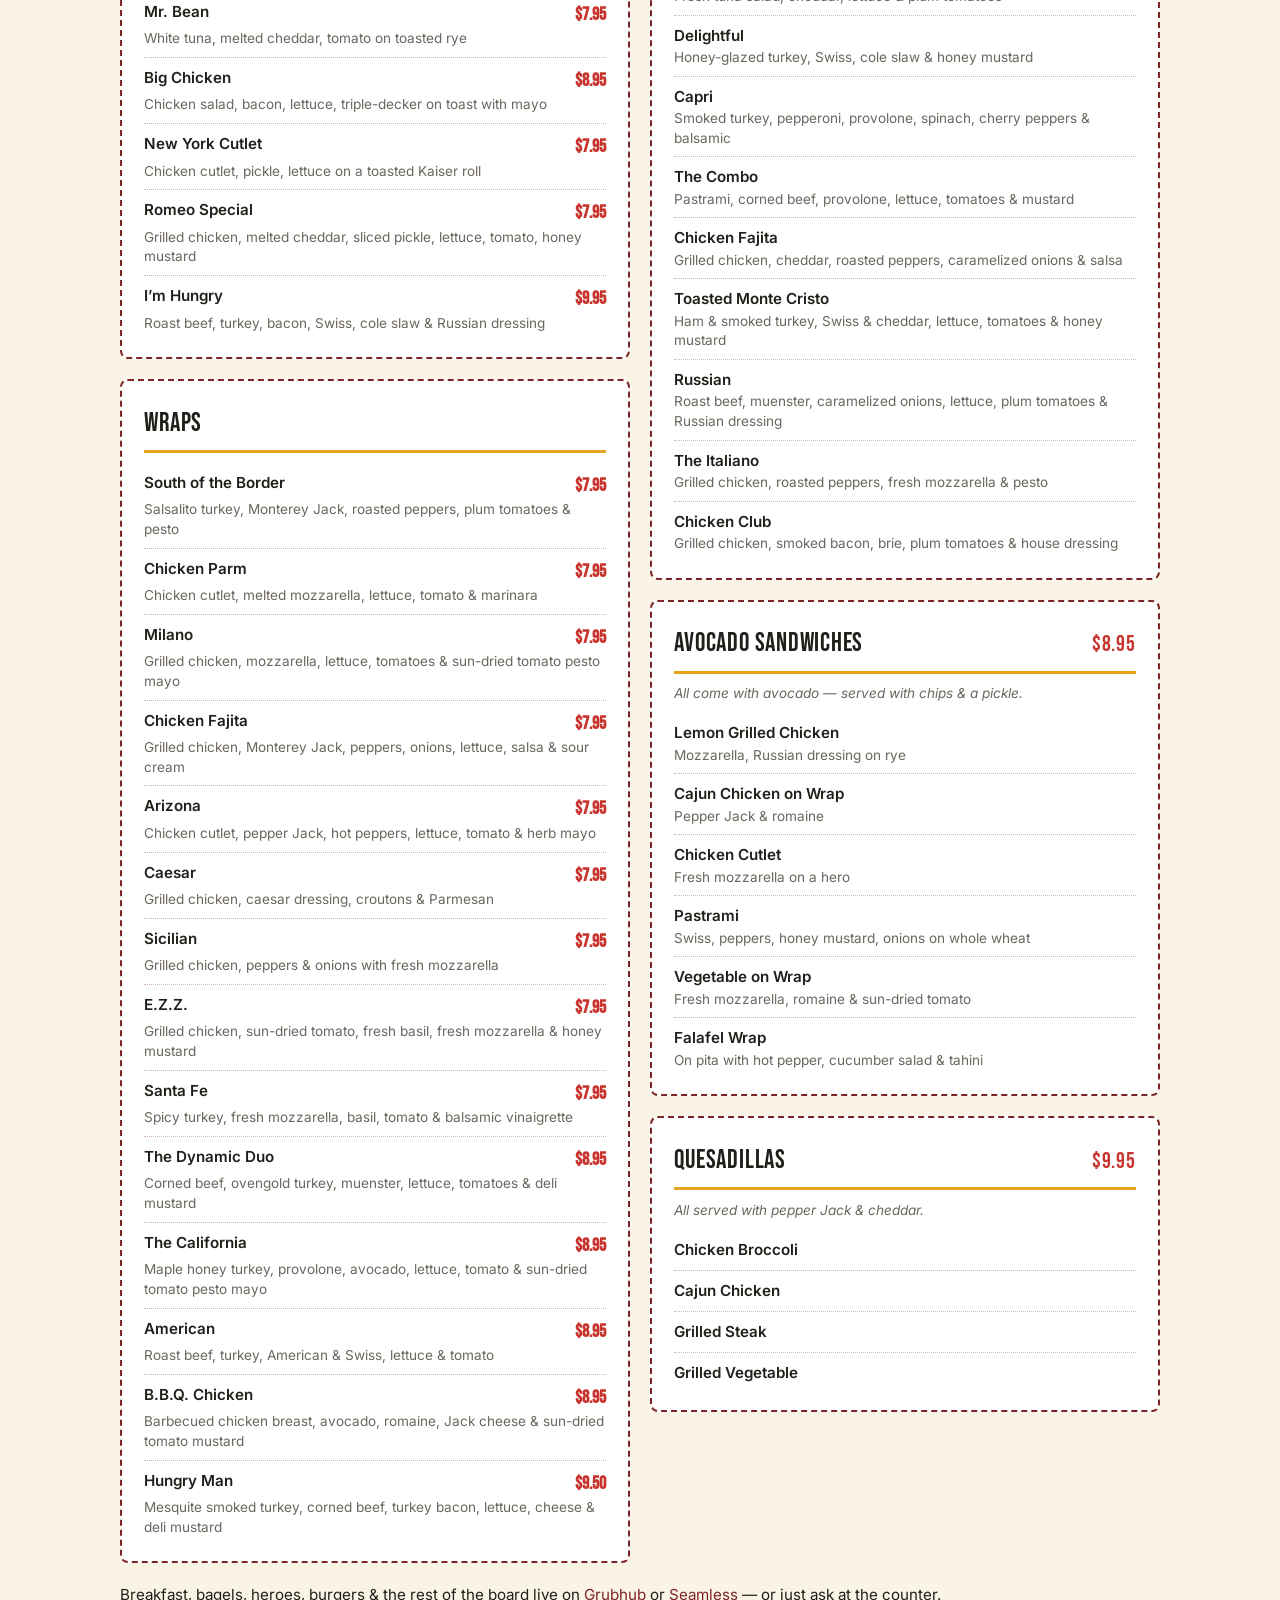
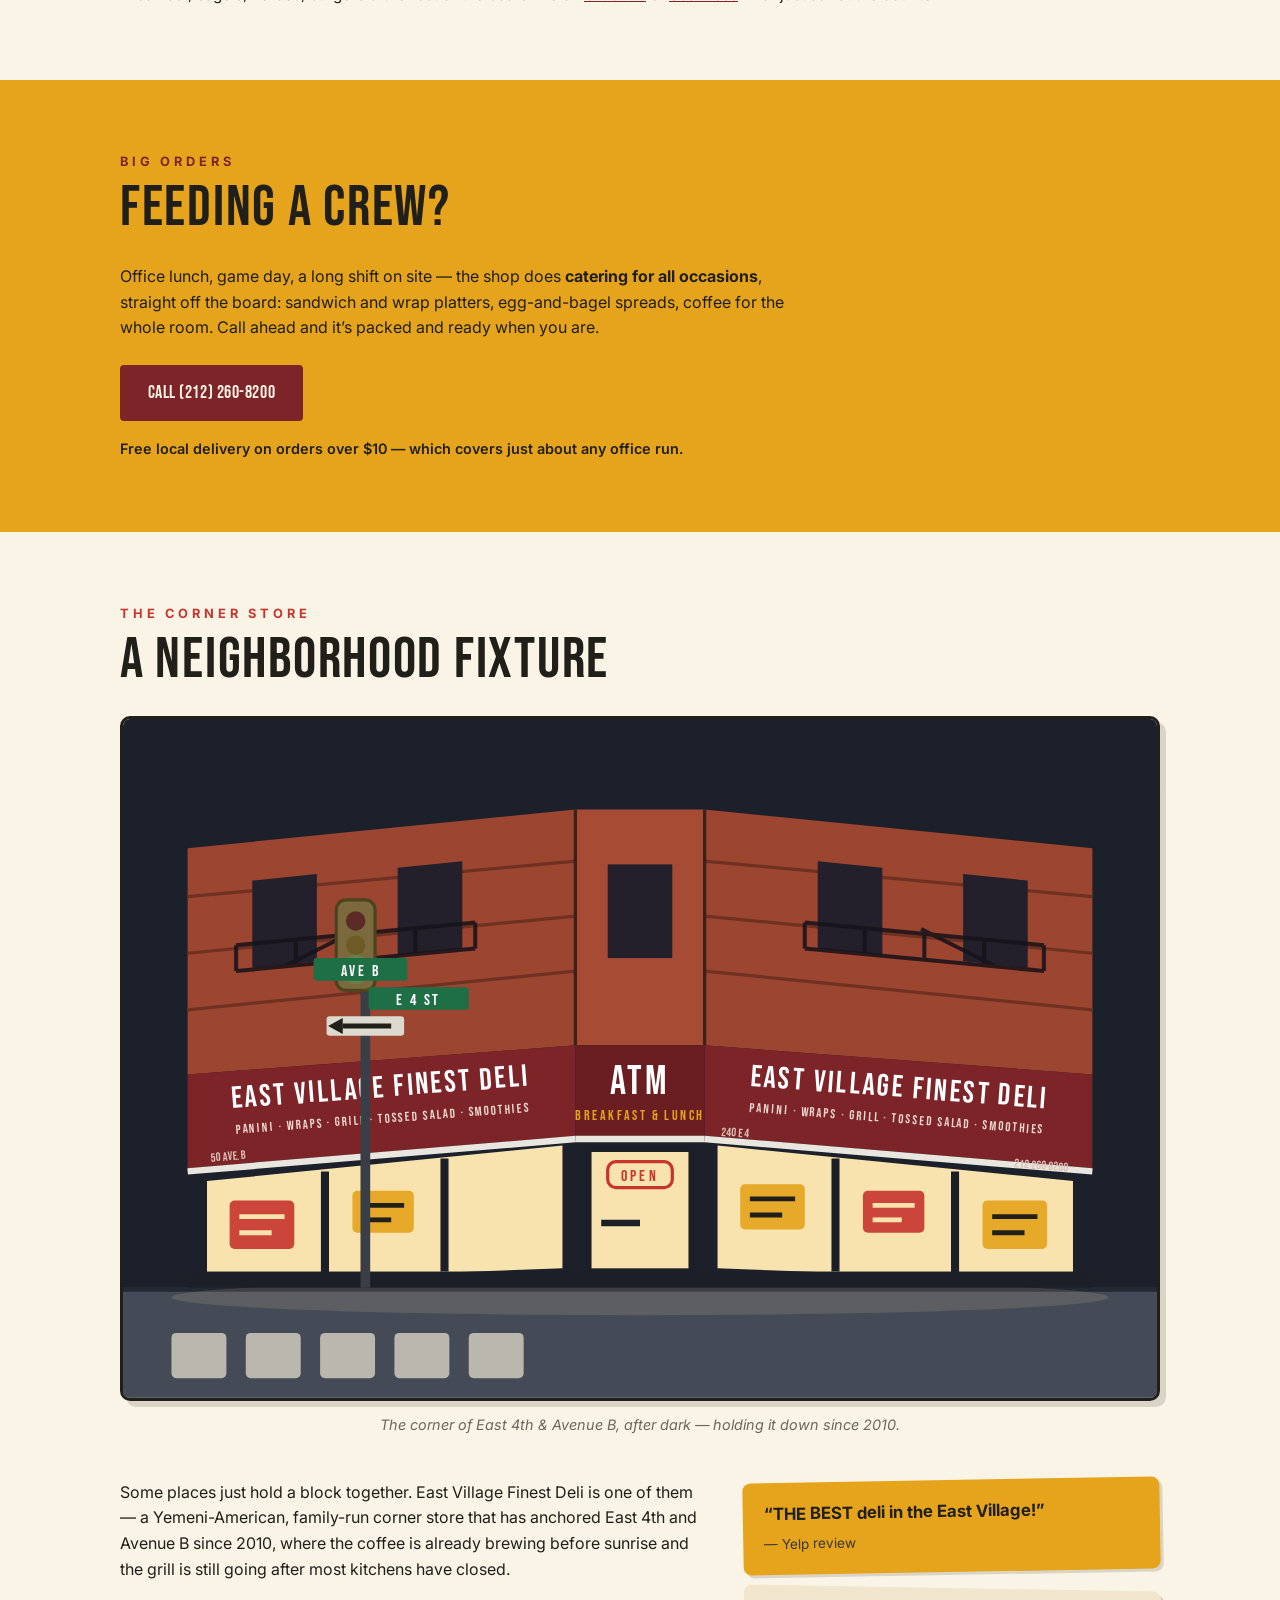
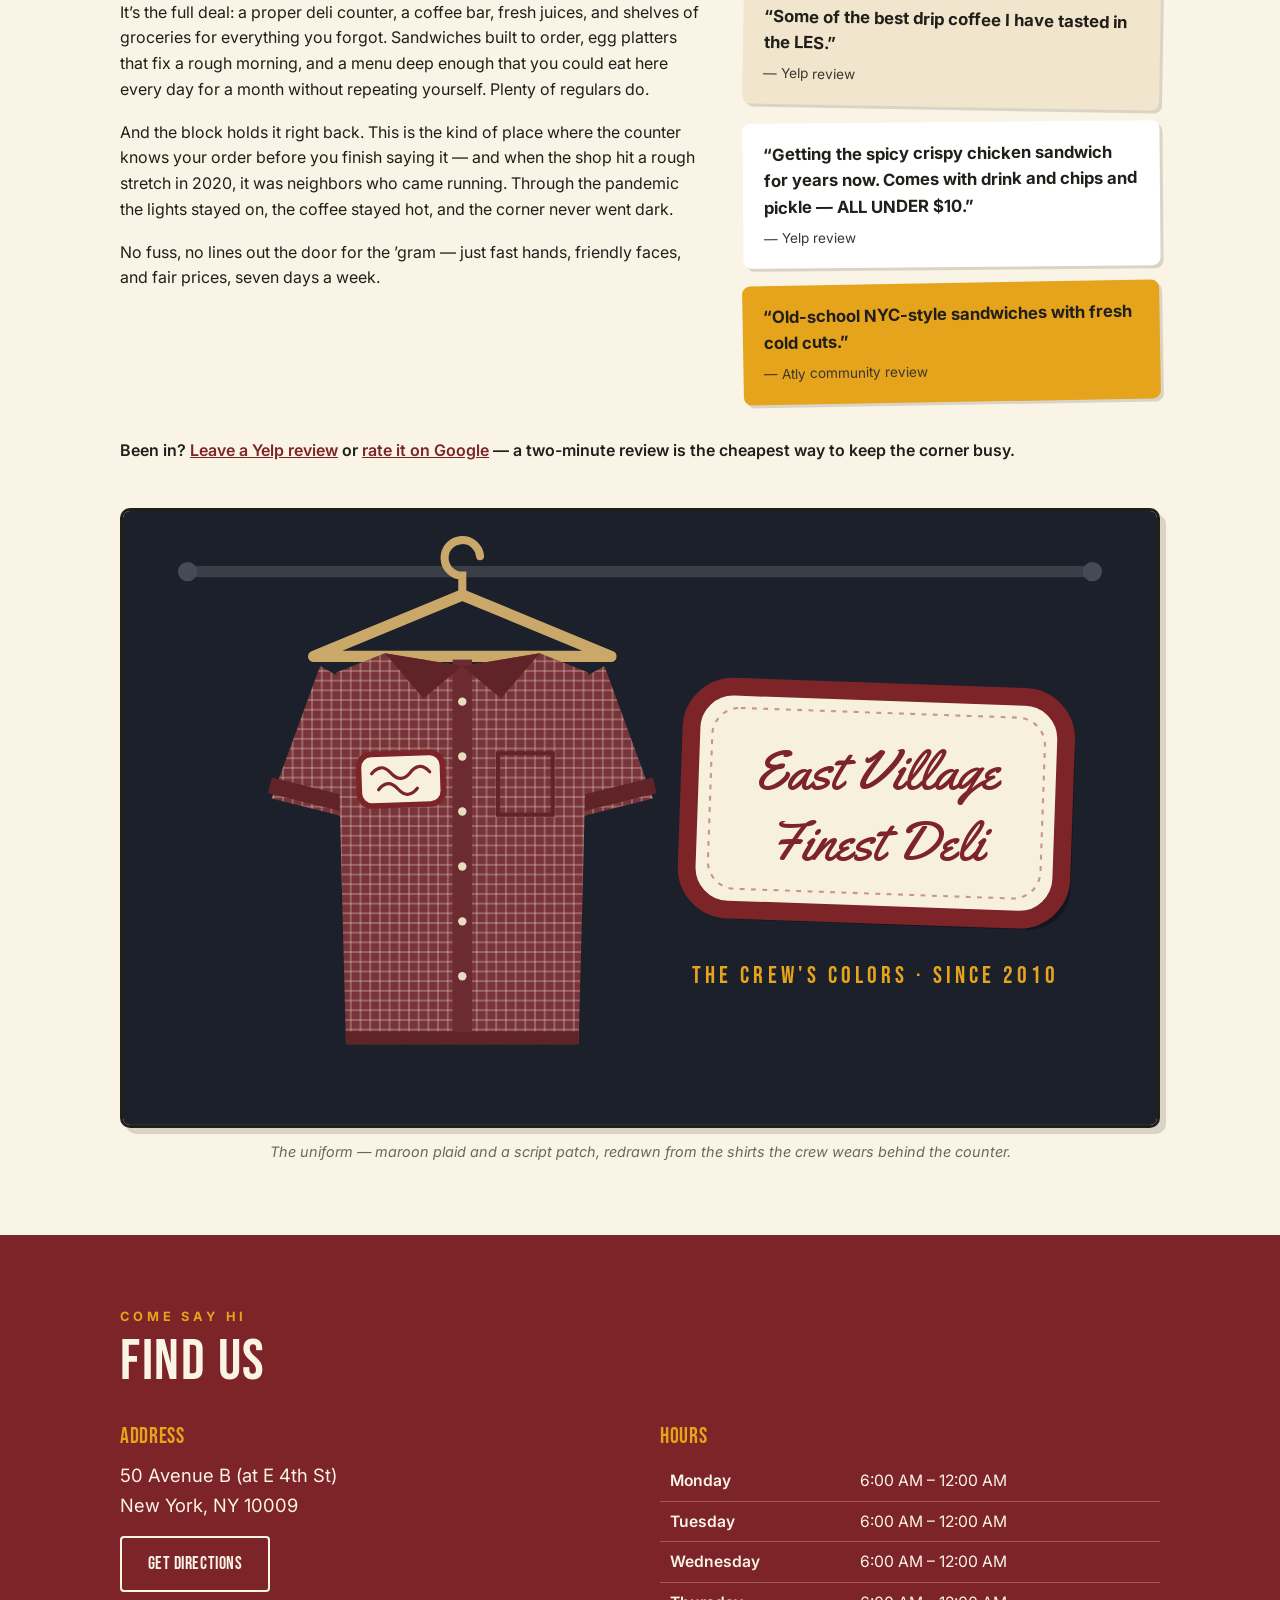
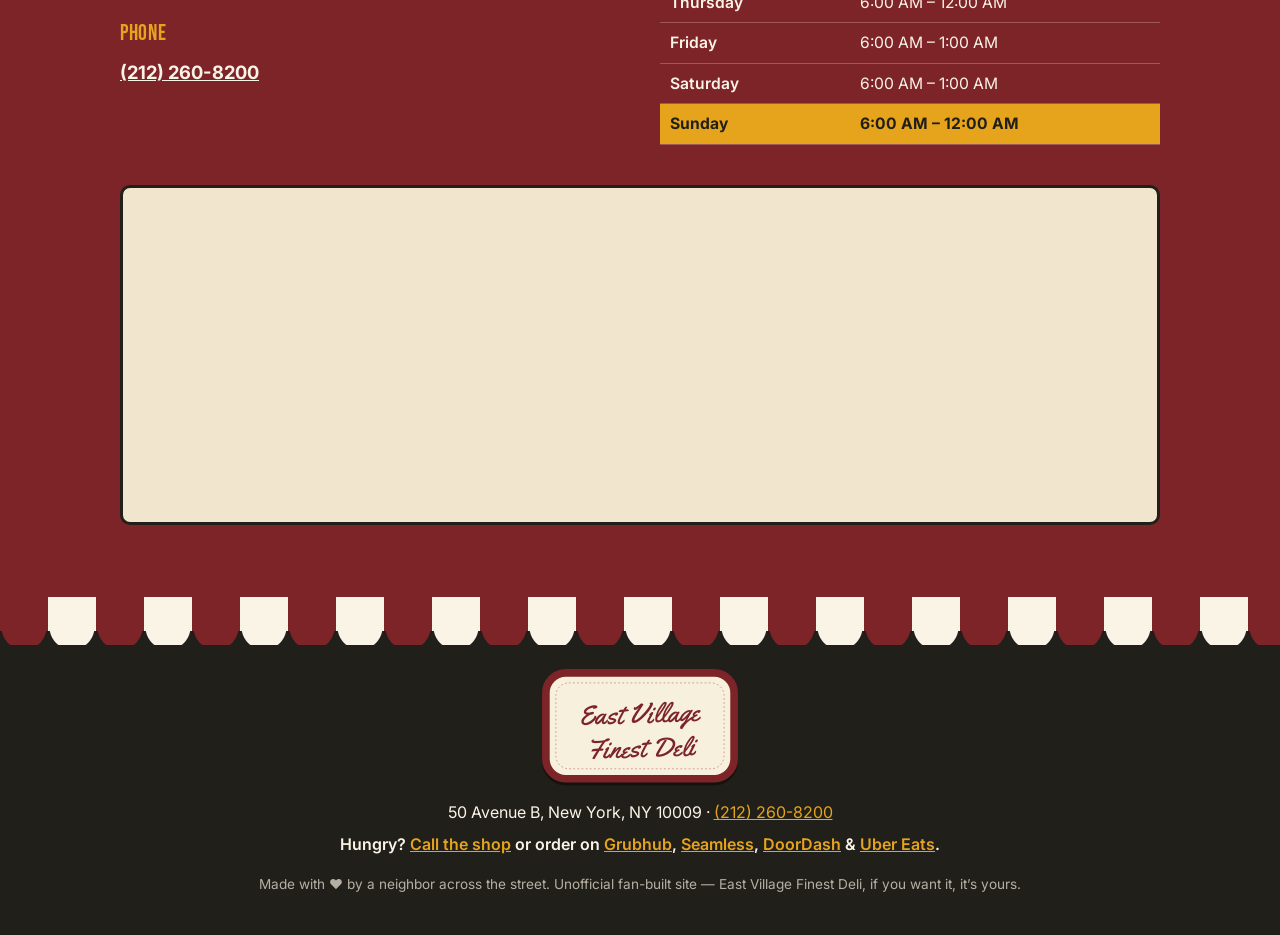
==== commit 3459ee4c: "Add PWA manifest and home-screen icons Co-Authored-By: Claude Sonnet 4.6 <noreply@anthropic.com>" ====
--- a/index.html
+++ b/index.html
@@ -14,7 +14,9 @@
   <meta property="og:image:height" content="630">
   <meta name="twitter:card" content="summary_large_image">
   <link rel="icon" type="image/svg+xml" href="assets/favicon.svg">
-  <link rel="apple-touch-icon" href="assets/apple-touch-icon.png">
+  <link rel="apple-touch-icon" href="assets/icons/apple-touch-icon.png">
+  <link rel="manifest" href="manifest.json">
+  <meta name="theme-color" content="#7d2429">
   <link rel="preconnect" href="https://fonts.googleapis.com">
   <link rel="preconnect" href="https://fonts.gstatic.com" crossorigin>
   <link href="https://fonts.googleapis.com/css2?family=Bebas+Neue&family=Inter:wght@400;600;700&family=Yellowtail&display=swap" rel="stylesheet">
--- a/styles.css
+++ b/styles.css
@@ -229,8 +229,8 @@
 
 .eyebrow {
   font-weight: 700;
-  font-size: 0.85rem;
-  letter-spacing: 0.35em;
+  font-size: clamp(1.05rem, 3vw, 1.35rem);
+  letter-spacing: 0.3em;
   text-transform: uppercase;
   color: var(--mustard);
   margin-bottom: 1rem;
@@ -342,7 +342,6 @@
   display: grid;
   grid-template-columns: repeat(auto-fit, minmax(280px, 1fr));
   gap: 1.25rem;
-  margin-bottom: 3.5rem;
 }
 
 .card-label {
@@ -403,7 +402,7 @@
 .price-tag.star { background: var(--mustard); color: var(--ink); }
 
 /* ---------- Menu: category board ---------- */
-.board-title { margin-top: 0; }
+.board-title { margin-top: 3.25rem; }
 
 .category-grid {
   list-style: none;
